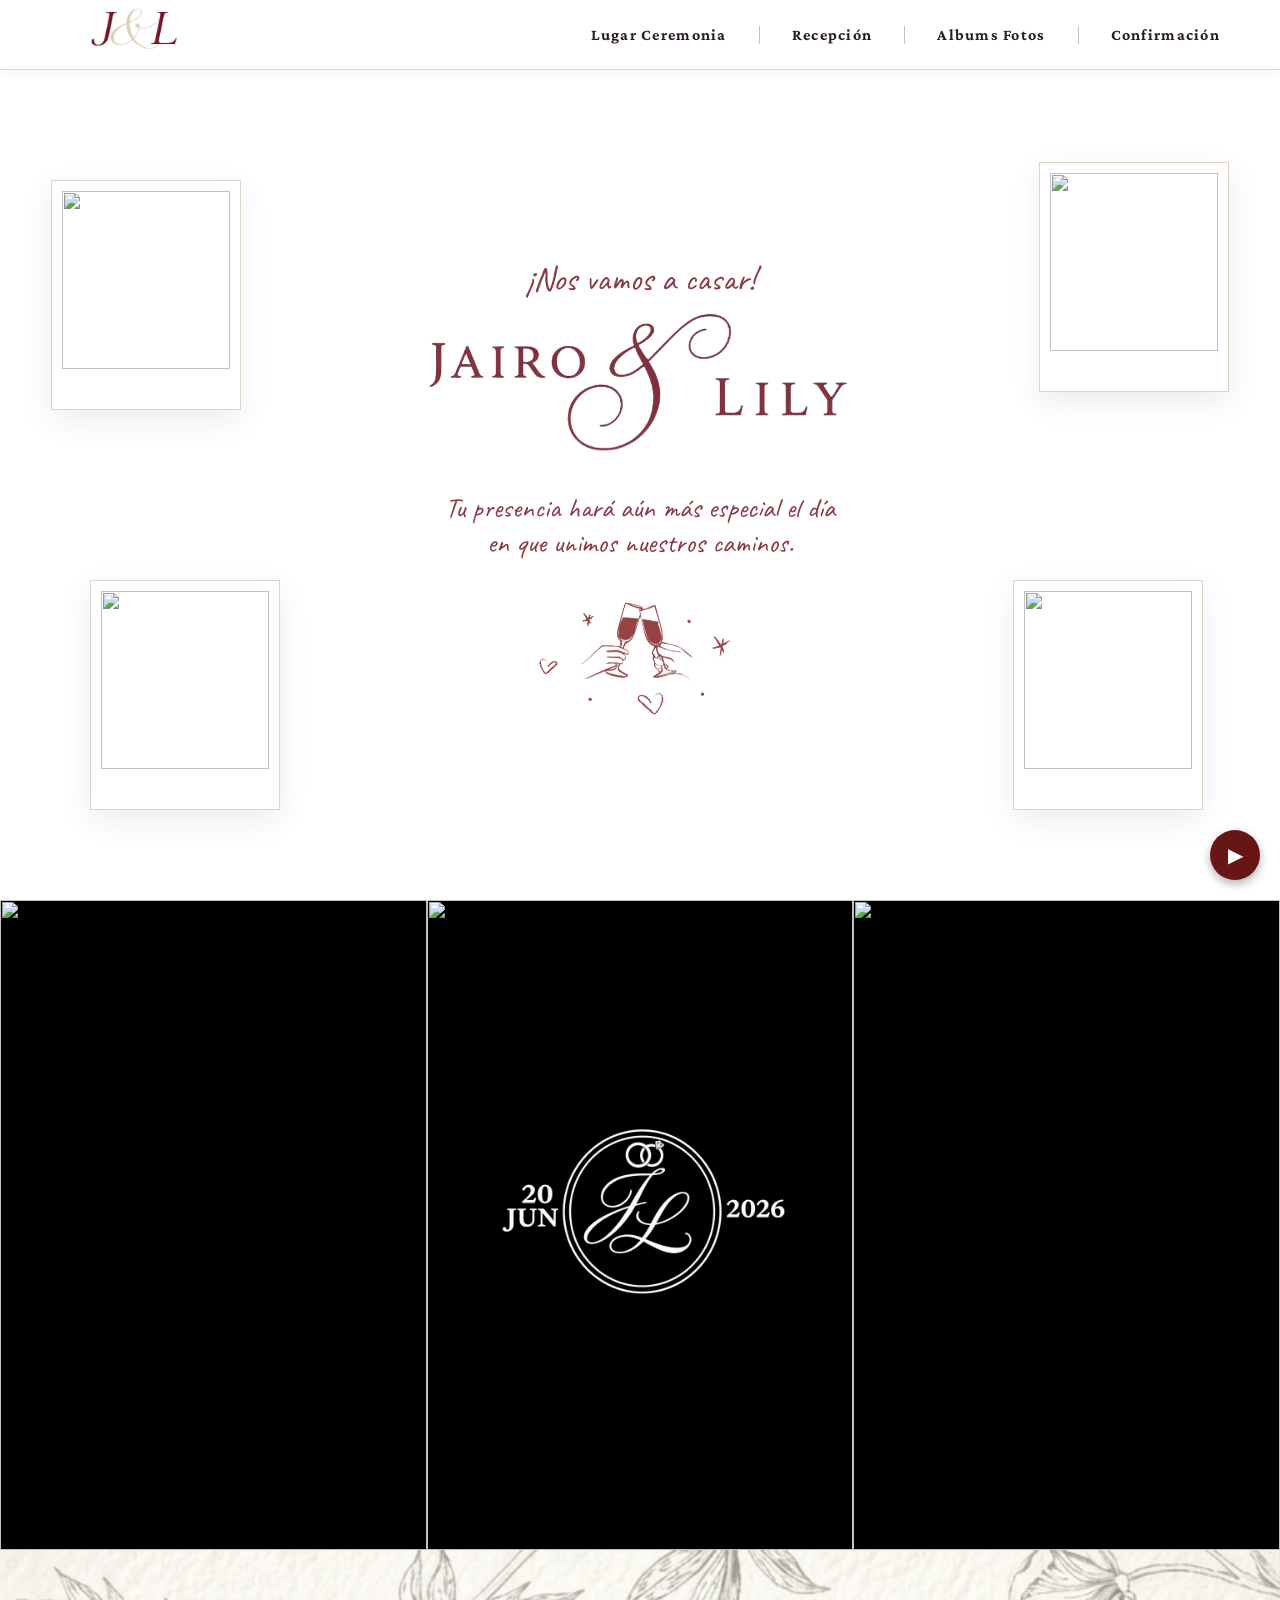
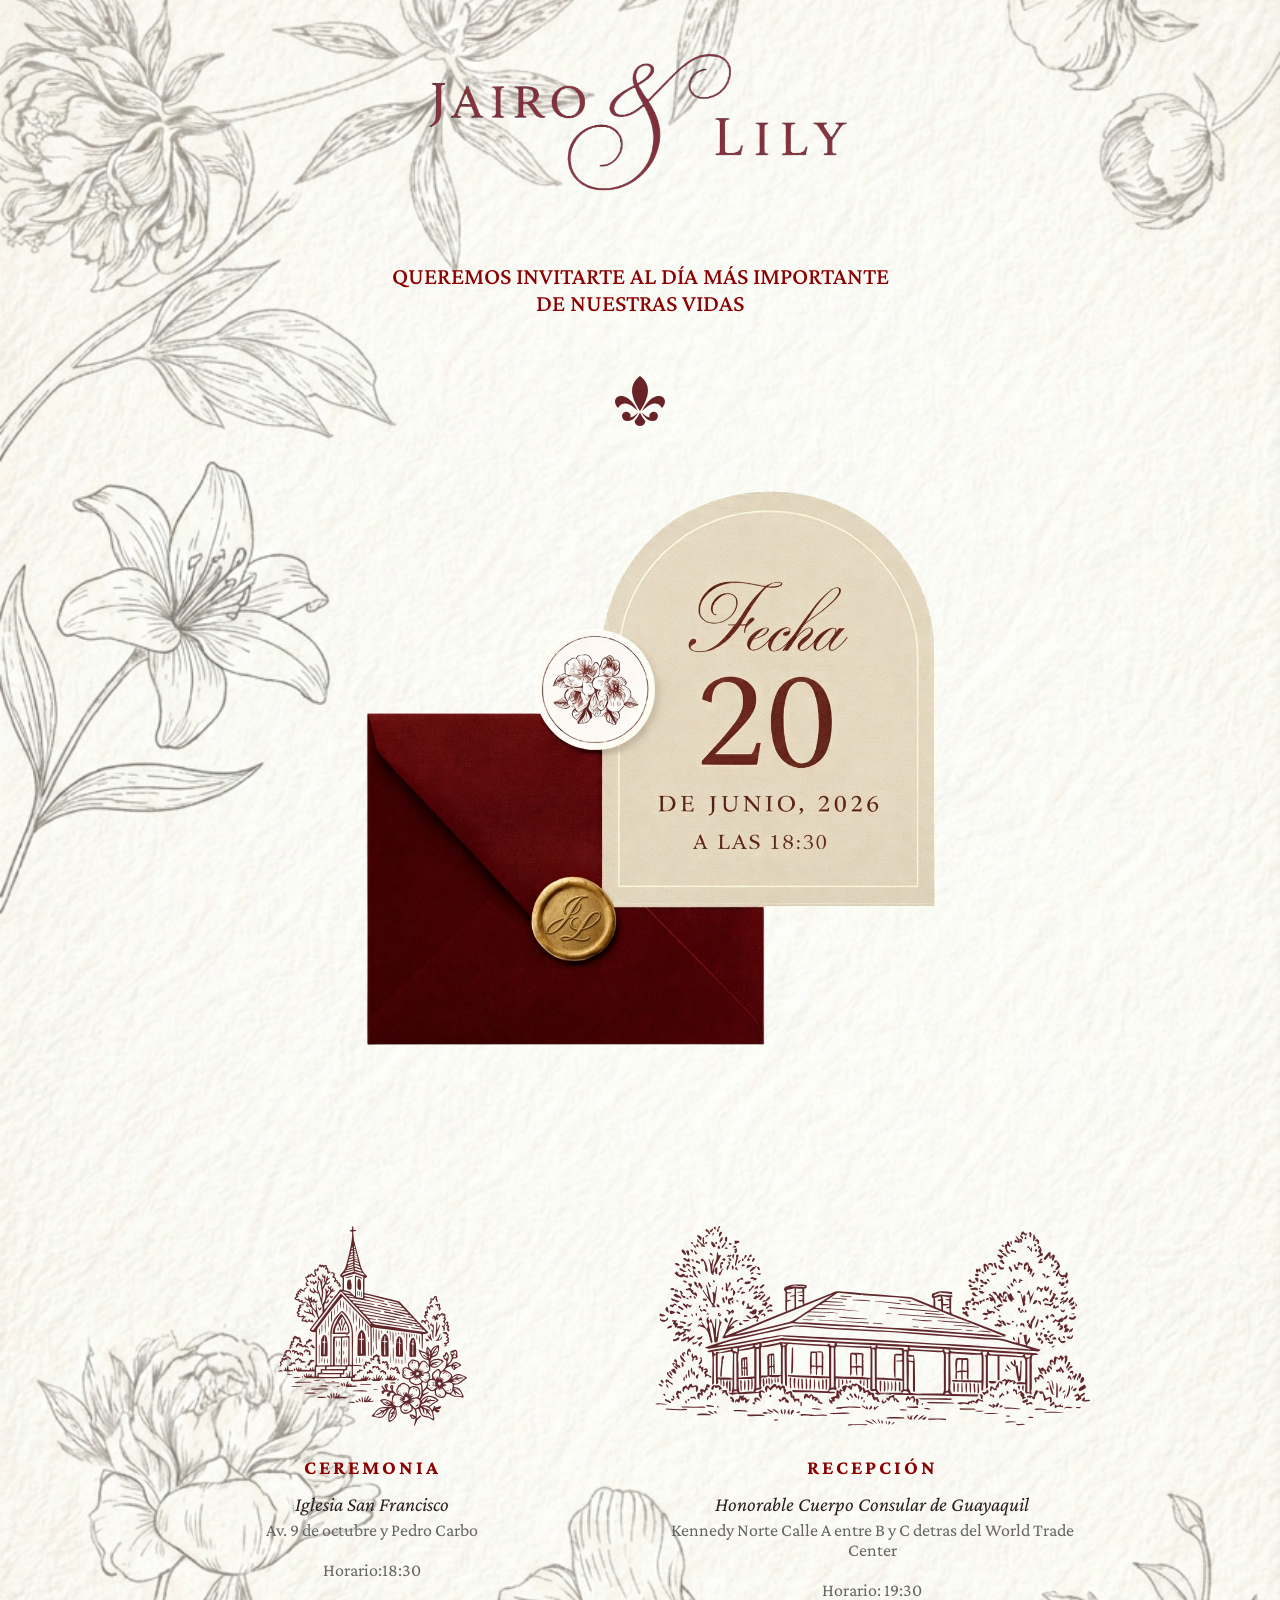
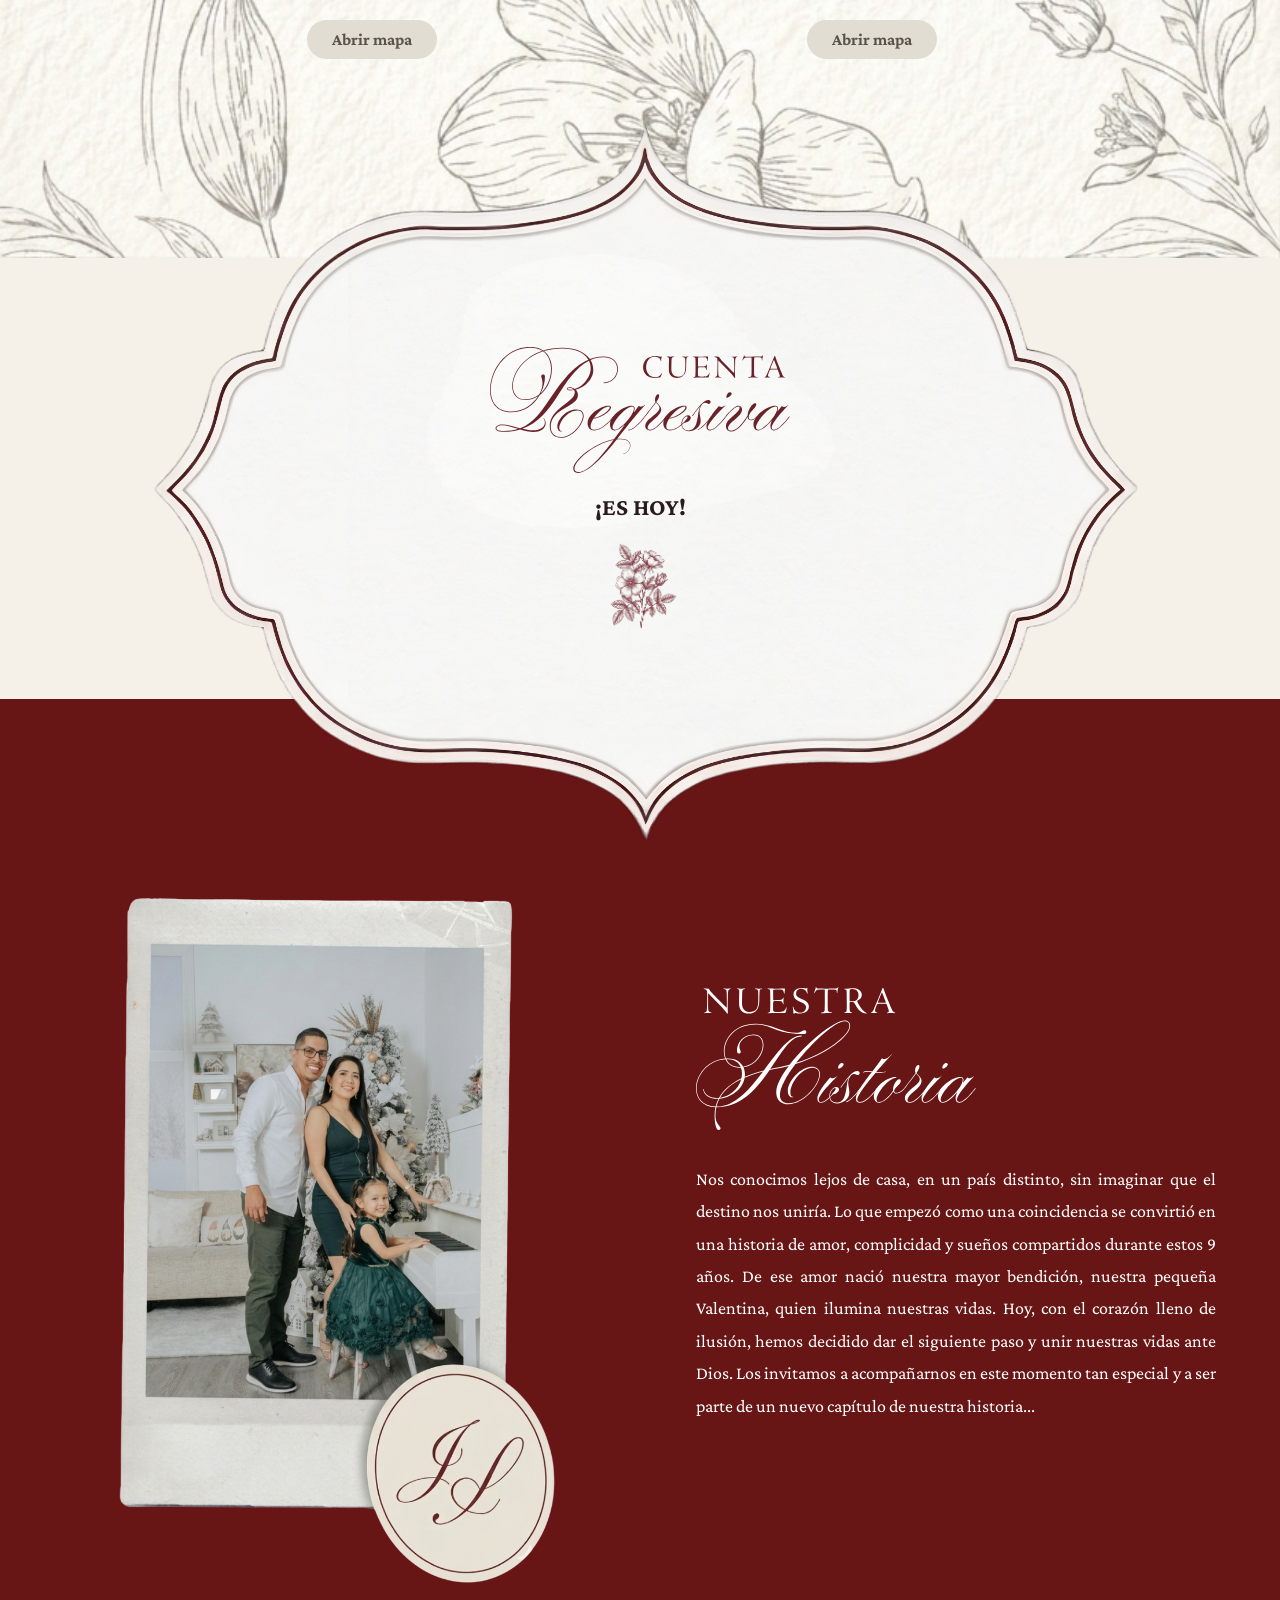
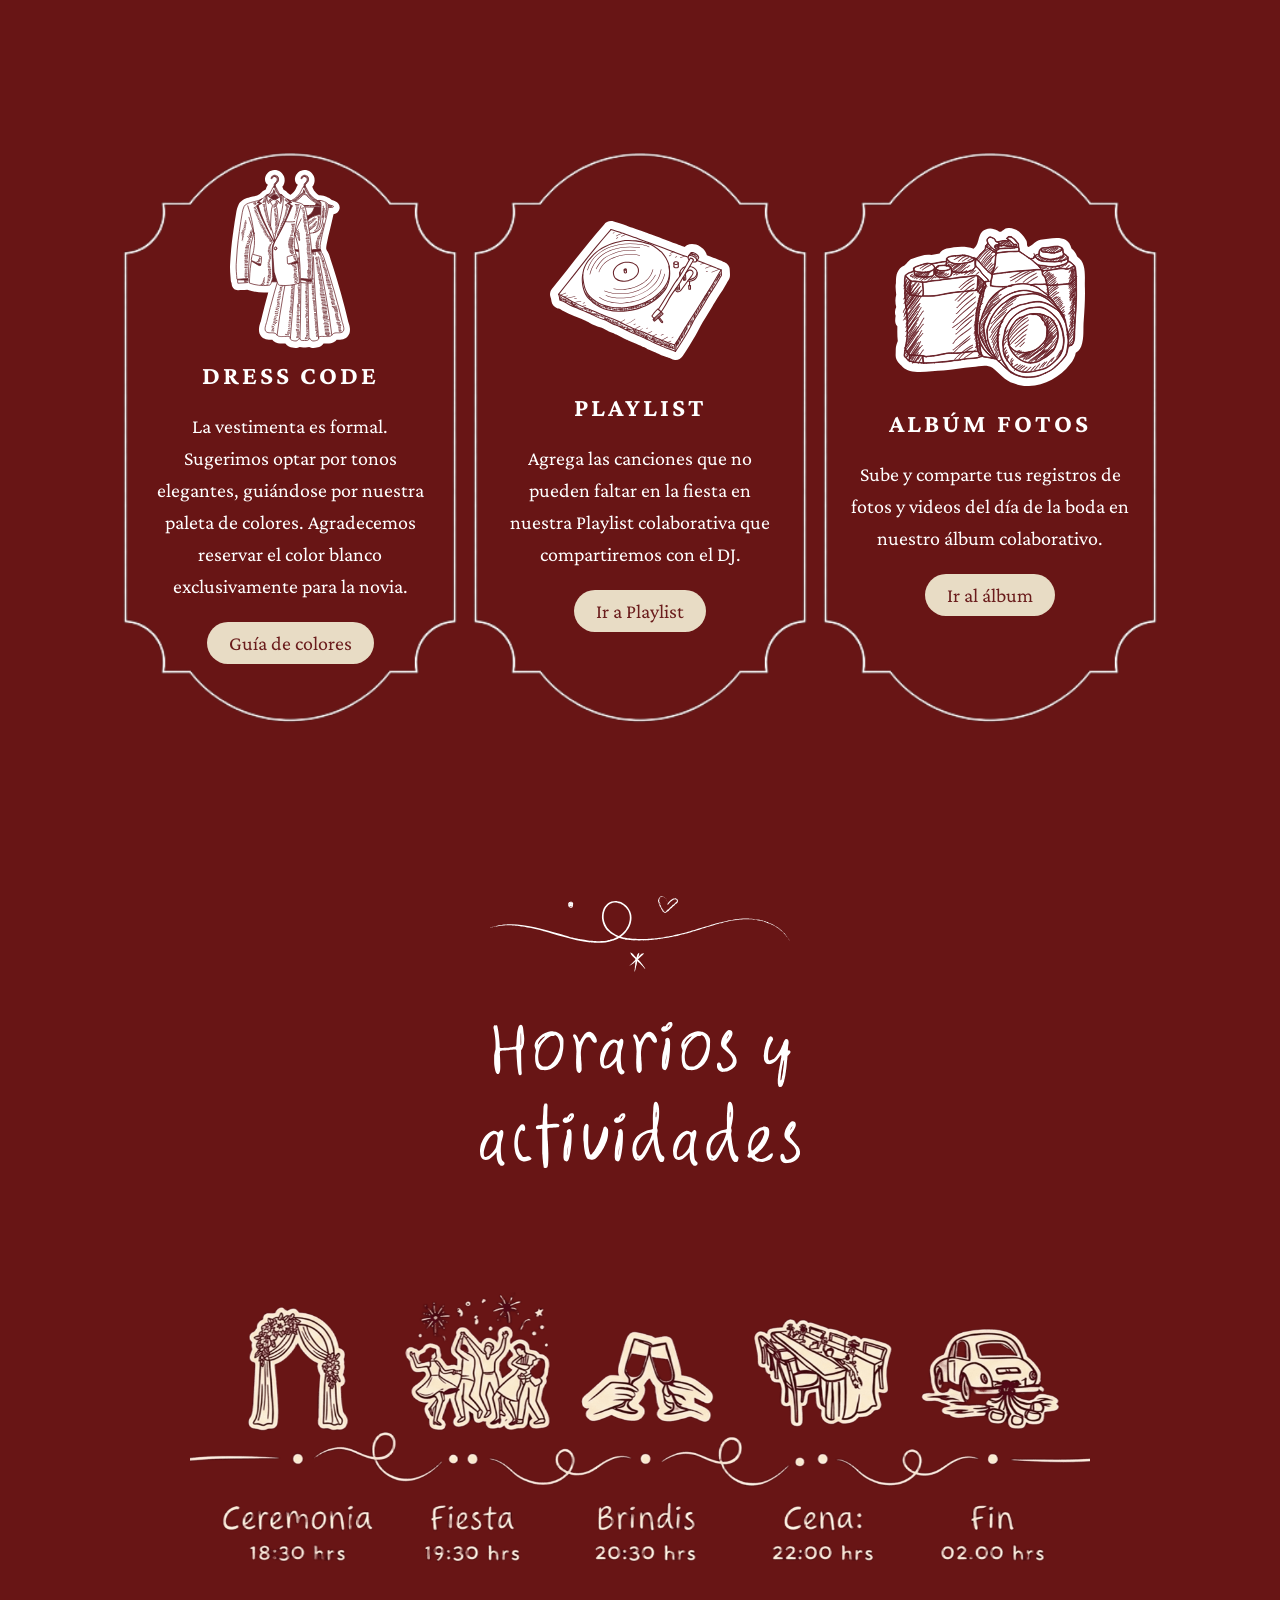
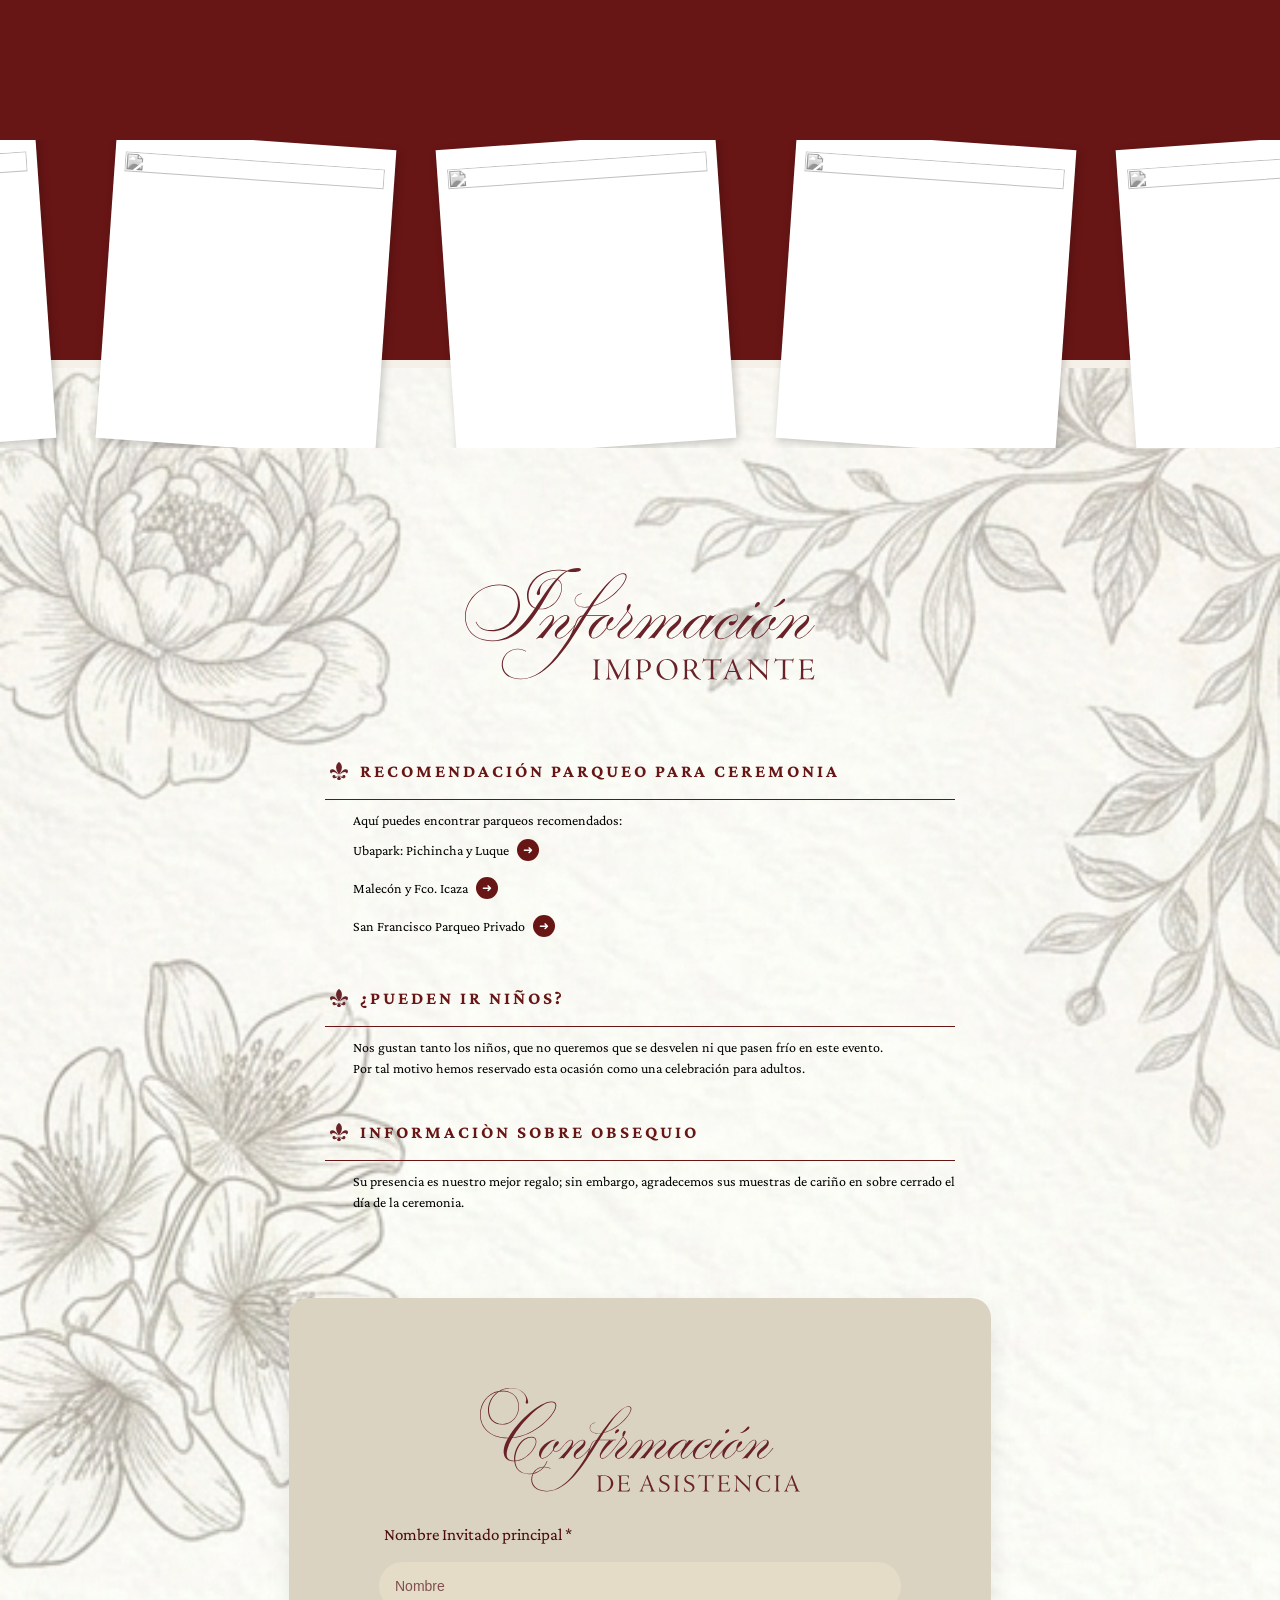
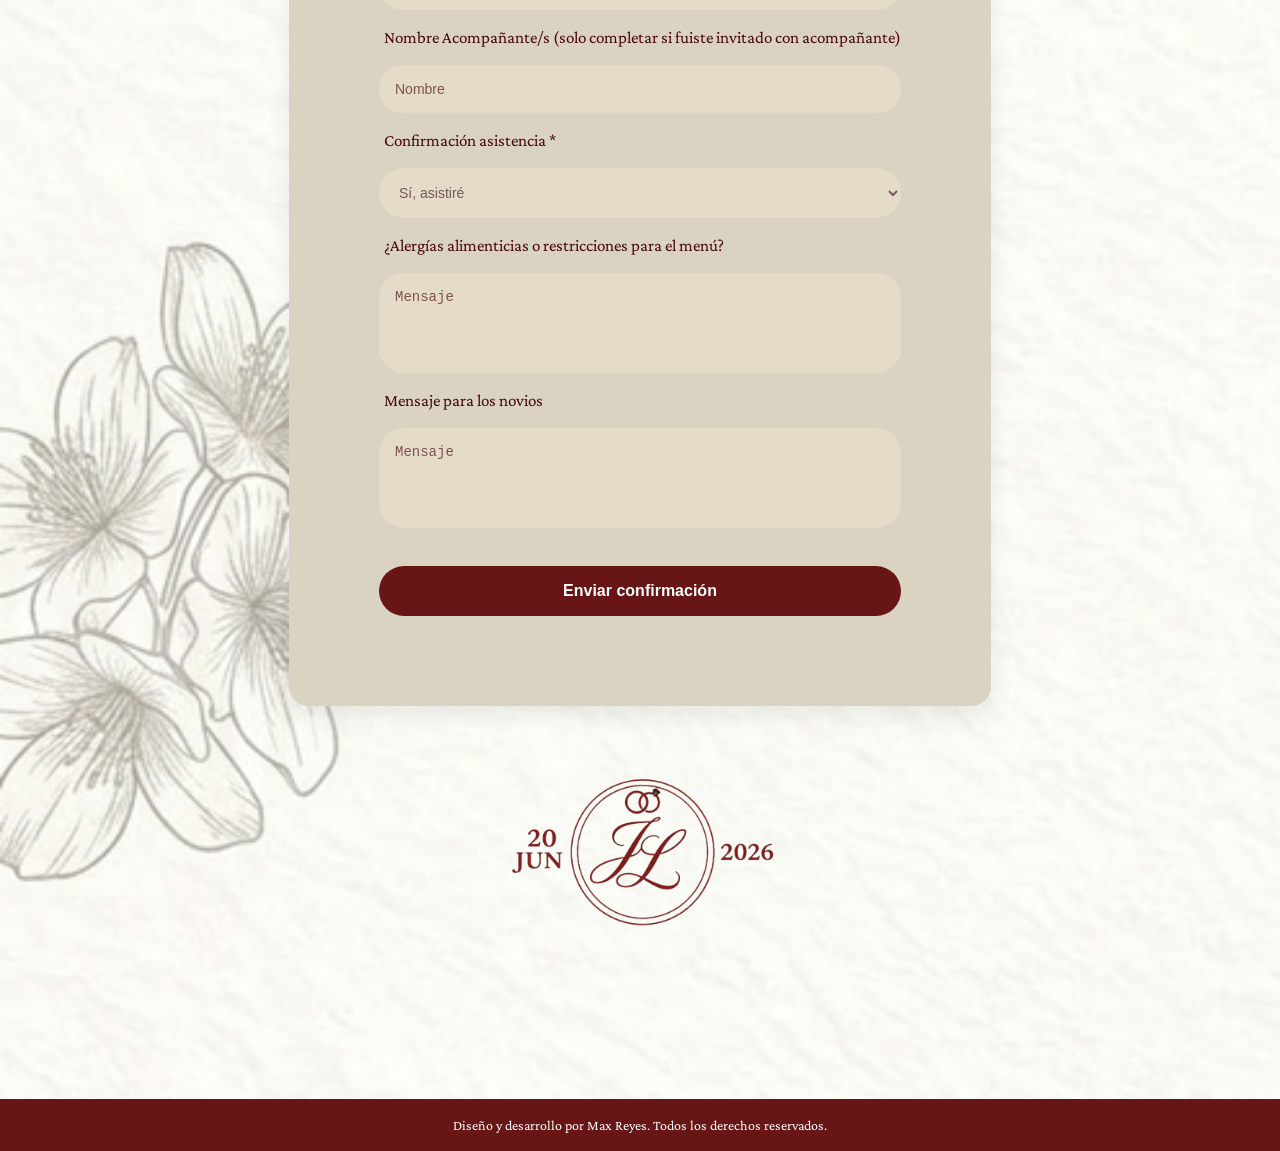
==== Carta.html @ 8d1e3d43 "Update Carta.html" ====
<!DOCTYPE html>
<html lang="es">
<head>
<meta charset="UTF-8">
<meta name="viewport" content="width=device-width, initial-scale=1.0">
<title>Valeria & Jairo - Boda</title>

<link href="https://fonts.googleapis.com/css2?family=Caveat:wght@400;500;600;700&family=Crimson+Pro:ital,wght@0,300;0,400;1,300;1,400&display=swap" rel="stylesheet">

<style>
:root{
  --primary:#63252c;
  --primary-light:#8a3a43;
  --primary-dark:#4b1c22;
  --cream:#f6f1e8;
  --text:#2a1c1e;
}
html,body{
overflow-x:hidden;
}
*{
  margin:0;
  padding:0;
  box-sizing:border-box;
}

body{
  font-family:'Crimson Pro',serif;
  background:var(--cream);
  color:var(--text);
  overflow-x:hidden;
}

/* ───────── NAVBAR OPTIMIZADO ───────── */
nav{
  position:fixed;
  top:0;
  left:0;
  right:0;
  z-index:1000;
  height:70px; 
  display:flex;
  align-items:center;
  justify-content:space-between;
  padding:0 clamp(20px, 5vw, 60px);
  background:#ffffff;
  border-bottom:1px solid rgba(99, 37, 44, 0.2);
  box-shadow: 0 2px 10px rgba(0,0,0,0.05);
}

.logo img{ height:100px; }

.nav-links{ display:flex; align-items:center; list-style:none; }
.nav-links li{ display:flex; align-items:center; }


.nav-links li:not(:first-child)::before{
  content:''; width:1px; height:18px; background:rgba(99, 37, 44, 0.3); margin:0 clamp(15px, 2.5vw, 35px);
}

.nav-links a{
  font-size:clamp(16px,1vw,16px);
  font-weight:700;
  letter-spacing:0.08em;
  color:var(--text);
  text-decoration:none;
  transition: all .25s ease;
  display:inline-block; 
}

.nav-links a:hover{ 
  color:var(--primary-light); 
  transform: scale(0.90);
}


.menu-toggle {
  display: none;
  flex-direction: column;
  justify-content: center;
  align-items: center;
  width: 40px; height: 40px;
  cursor: pointer; gap: 6px;
}

.menu-toggle span {
  display: block; width: 26px; height: 2px;
  background-color: var(--primary);
  border-radius: 2px; transition: 0.3s;
}

.menu-toggle.open span:nth-child(1) { transform: translateY(8px) rotate(45deg); }
.menu-toggle.open span:nth-child(2) { opacity: 0; }
.menu-toggle.open span:nth-child(3) { transform: translateY(-8px) rotate(-45deg); }

/* ───────── HERO ───────── */
.hero{
  min-height:100vh;
  padding-top:100px;
  position:relative;
  display:flex;
  align-items:center;
  justify-content:center;
  text-align:center;
  background:white;
  overflow:hidden;
}

.hero-center{
  max-width:clamp(280px, 90%, 520px);
  padding:20px;
  z-index:10;
  position:relative;
}

.subtitle{
  font-family:'Caveat',cursive;
  font-size:clamp(24px, 4vw, 34px);
  color:var(--primary-light);
  margin-bottom:10px;
}

.names img{
    max-width: 450px;
    opacity: 0;
    transform: translateY(-250px);
    animation: tituloCaida 2.0s ease-out forwards;
}

@keyframes tituloCaida{
    0%{
        transform: translateY(-120px);
        opacity: 0;
    }

    40%{
        opacity: 0.3;
    }

    70%{
        opacity: 0.7;
    }

    100%{
        transform: translateY(0);
        opacity: 1;
    }
}

.description{
  font-family:'Caveat',cursive;
  font-size:clamp(20px, 2.8vw, 28px);
  color:var(--primary-light);
  margin:25px 0 10px;
}

.deco-cheers{
  position: relative;
   width: clamp(200px, 35vw, 250px);
  margin: 10px auto;
  z-index: 2;
}
@media (max-width:768px){
  .description{
    font-size: 28px; /* antes estaba más pequeño */
    
  }
  .subtitle{
    font-size: 28px; /* antes estaba más pequeño */
    
  }
  .names img{
    max-width: 350px; /* antes 280px */
    width: 95%;
  }
}
/* ───────── POLAROIDS ───────── */
.polaroid{
  position:absolute;
  background:white;
  padding:10px 10px 40px;
  border:1px solid #e0d5c5;
  box-shadow:0 10px 30px rgba(0,0,0,0.08);
  transition:.4s;
  z-index:3;
}
.polaroid:hover{
  transform:scale(1.10) rotate(0deg);
}
.polaroid img{ width:100%; height:100%; object-fit:cover; display:block; }
.pol-1,.pol-2,.pol-3,.pol-4{ width:clamp(140px, 16vw, 190px); height:clamp(170px, 20vw, 230px); }

.pol-1{left:4%; top:20%; transform:rotate(-8deg);}
.pol-2{left:7%; bottom:10%; transform:rotate(5deg);}
.pol-3{right:4%; top:18%; transform:rotate(6deg);}
.pol-4{right:6%; bottom:10%; transform:rotate(-5deg);}

/* Decoraciones */
.deco-img{ position:absolute; z-index:1; pointer-events:none; opacity: 0.8; }
.deco-heart-1{top:20%; left:20%; width:60px;}
.deco-heart-2{top:15%; right:25%; width:50px;}
.deco-heart-triple{bottom:12%; right:18%; width:80px;}
.swirl-tl{top:8%; left:-20px; width:150px; transform:rotate(15deg);}
.swirl-br{bottom:8%; right:-20px; width:150px; transform:rotate(-15deg);}



/* ANIMACION EN PC */
@media (min-width: 768px){

.pol-1{
  animation: entrarIzq 2s ease-out forwards;
}

.pol-2{
  animation: entrarIzq 2.3s ease-out forwards;
}

.pol-3{
  animation: entrarDer 2s ease-out forwards;
}

.pol-4{
  animation: entrarDer 2.3s ease-out forwards;
}


}

/* Desde izquierda */
@keyframes entrarIzq{
  0%{
    transform: translateX(-400px) rotate(-20deg);
    opacity:0;
  }

  100%{
    transform: translateX(0) rotate(var(--rot));
    opacity:1;
  }
}




/* Desde derecha */
@keyframes entrarDer{
  0%{
    transform: translateX(400px) rotate(20deg);
    opacity:0;
  }

  100%{
    transform: translateX(0) rotate(var(--rot));
    opacity:1;
  }
}

@media (max-width:768px){

.pol-1{
animation: entrarIzqCell 1.5s ease-out forwards;
}

.pol-2{
animation: entrarIzqCell 1.8s ease-out forwards;
}

.pol-3{
animation: entrarDerCell 1.5s ease-out forwards;
}

.pol-4{
animation: entrarDerCell 1.8s ease-out forwards;
}

}

@keyframes entrarIzqCell{

0%{
transform: translateX(-300px) rotate(-10deg);
opacity:0;
}

100%{
transform: translateX(0) rotate(-3deg);
opacity:1;
}

}

@keyframes entrarDerCell{

0%{
transform: translateX(300px) rotate(10deg);
opacity:0;
}

100%{
transform: translateX(0) rotate(3deg);
opacity:1;
}

}





/* ───────── RESPONSIVE (CELULAR) ───────── */
@media(max-width:768px){
  .menu-toggle { display: flex; }

  /* Menú desplegable con más espacio interno */
  .nav-links{
    display: none;
    position: absolute;
    top: 70px;
    left: 0;
    width: 100%;
    background: white;
    flex-direction: column;

    padding: 10px 0; /* antes 30px */
    border-bottom: 2px solid var(--primary-light);
    box-shadow: 0 15px 30px rgba(0,0,0,0.1);
  }


  .nav-links.active { display: flex; }

  .nav-links li { 
    width: 100%; 
    justify-content: center; 
    padding: 12px 0; /* Espacio entre cada link */
  }
  
  .nav-links li:not(:first-child)::before { display: none; }

  .hero { 
    flex-direction: column; 
    padding: 100px 20px 60px; 
    height: auto; 
    justify-content: flex-start;
  }

  .hero-center { order: 2; width: 100%; }

  /* Fotos 2 arriba y 2 abajo */
  .polaroid {
    position: relative !important;
    left: auto !important; right: auto !important;
    top: auto !important; bottom: auto !important;
    width: 44% !important; /* Más pequeñas para que quepan 2 */
    margin: 8px 2%;
    padding: 6px 6px 20px;
    display: inline-block;
  }

  .pol-group-top { order: 1; display: flex; justify-content: center; width: 100%; margin-bottom: 15px; }
  .pol-group-bottom { order: 3; display: flex; justify-content: center; width: 100%; margin-top: 15px; }

  .pol-1, .pol-3 { transform: rotate(-3deg) !important; }
  .pol-2, .pol-4 { transform: rotate(3deg) !important; }
  

  .names img { max-width: 280px; }
  .deco-heart-1, .deco-heart-2, .swirl-tl, .swirl-br { display:none; }
}


/* ───────── CINTA INFINITA 3 IMÁGENES ───────── */

.cinta-galeria{
  width:100%;
  height:650px;
  overflow:hidden;
  background:black;
  position:relative;
}
.cinta{
  display:flex;
  width:calc(33.3333vw * 12); /* 12 imágenes (6 + 6) */
  height:100%;
  animation:mover 30s linear infinite;
}

.cinta img{
  width:33.3333vw;
  height:100%;
  object-fit:cover;
  flex-shrink:0;
}

@keyframes mover{
  from{
    transform:translateX(0);
  }
  to{
    transform:translateX(-50%);
  }
}

/* LOGO */
.logo-centro{
  position:absolute;
  top:50%;
  left:50%;
  transform:translate(-50%, -50%);
  z-index:10;
  pointer-events:none;
}

.logo-centro img{
  width:320px;
}

/* 📱 CELULAR */
@media (max-width:768px){

  .cinta-galeria{
    height:480px;
  }

.cinta{
    width:calc(100vw * 12);
    animation:mover 22s linear infinite;
  }

  .cinta img{
    width:100vw;
  }

  .logo-centro img{
    width:200px;
  }
}

@media (max-width:768px){

  .seccion-floral{
    padding:80px 20px;
  }

  .titulo-rojo{
    font-size:28px;
  }

  .img-top{
    width:180px;
  }

  .img-pequena{
    width:100px;
  }

  .img-grande{
    width:90%;
  }

}





/* --- CONTENEDOR ÚNICO CON FONDO --- */
.seccion-floral {
  width: 100%;
  padding: 100px 20px;
  /* Fondo_Compu */
  background-image: url(Imagenes/Decoracion/Fondo_flores5.png);
  background-position: top center;
  background-size: 100% auto;
  background-repeat: no-repeat;
  background-color: var(--cream); 
  display: flex;
  flex-direction: column; 
  align-items: center;
  justify-content: center;
}

.contenido-floral {
  display: flex;
  flex-direction: column;
  align-items: center;
  text-align: center;
  gap: 60px; /* Espaciado entre elementos de la invitación */
  width: 100%;
}

.titulo-rojo {
  color: #8B0000;
  font-size: 24px;
  font-weight: 500;
  max-width: 500px;
  margin: 0;
  text-transform: uppercase;
   text-align: center;
  margin-left: auto;
  margin-right: auto;
}

.img-top { width: 70vw; max-width: 450px; }
.img-grande { width: 100vw; max-width: 600px; }
.img-pequena { width: 50px; height: auto; }


.aparecer-scroll{
  opacity:0;
  transform: translateY(40px);
  transition: all 1s ease;
}

.aparecer-scroll.visible{
  opacity:1;
  transform: translateY(0);
}

/* --- CONTENEDOR DE MAPAS (Dentro de la misma sección) --- */
.contenedor-mapas {
  display: flex;
  flex-direction: row; 
  justify-content: center;
  align-items: stretch; 
  gap: 100px; 
  max-width: 1000px;
  width: 100%;
  margin-top: 80px; 
}

.bloque-evento {
  flex: 1; 
  display: flex;
  flex-direction: column;
  align-items: center; 
  text-align: center;
}

.img-dibujo {
  height: 200px; 
  width: auto;
  margin-bottom: 20px;
  object-fit: contain;
}

.subtitulo-evento {
  color: #8B0000;
  letter-spacing: 3px;
  font-size: 20px;
  margin: 10px 0;
  text-transform: uppercase;
}

.nombre-lugar {
  font-family: 'Crimson Pro', serif;
  font-style: italic;
  font-size: 20px;
  margin: 5px 0;
}

.direccion-texto {
  font-size: 18px;
  color: #666;
  margin-bottom: 20px;
}

/* BOTONES ALINEADOS Y EN NEGRITA */
.btn-mapa {
  margin-top: auto; 
  padding: 10px 25px;
  margin-bottom: 120px;
  background-color: #e2ddd3;
  color: #5a5448;
  text-decoration: none;
  border-radius: 20px;
  font-size: 17px;
  font-weight: bold;
  transition: 0.3s ease;
}

.btn-mapa:hover {
  background-color: #d4ccb6;
}





/* estado inicial */
.scroll-izq, .scroll-der{
  opacity:0;
  transition: all 1s ease;
}

/* ceremonia */
.scroll-izq{
  transform: translateX(-120px);
}

/* recepcion */
.scroll-der{
  transform: translateX(120px);
}

/* cuando aparecen */
.scroll-izq.visible,
.scroll-der.visible{
  opacity:1;
  transform: translateX(0);
}



@media (max-width:768px){

  .seccion-floral{
    background-image: url(Imagenes/Decoracion/Fondo_flores3.png);
    background-size: cover;
    padding:60px 15px 90px 15px; /* más espacio abajo */
  }
.titulo-rojo {
  
  max-width: 300px;
  
}
  .contenedor-mapas{
    flex-direction:column;
    align-items:center;
    gap:70px;
    margin-top:50px;
  }

  
  .img-dibujo{
    height:190px;
  }

  .img-recepcion{
    height:130px;
    margin-bottom:15px;
  }

  
  .subtitulo-evento{
    font-size:24px;
    margin:12px 0;
  }

  .nombre-lugar{
    font-size:22px;
     color:#841c1c;
     
  }

.direccion-texto{
  font-size:18px;
  color:#841c1c;
  margin-bottom:20px;
  max-width:300px;  
  text-align:center;

}


  .btn-mapa{
    padding:14px 35px;
    font-size:19px;
    border-radius:30px;
    margin-bottom:40px;
  }

}





/* ============================= */
/* CONTENEDOR CUENTA REGRESIVA */
/* ============================= */

.contenedor-regresiva-tres-barras{
    position: relative;
    width: 100%;
    margin-top: 200px; /* antes 1300px */
}

/* VIDEO CENTRAL */
.barra-video-central{
    height: 420px;
    position: relative;
    overflow: visible;
    display: flex;
    justify-content: center;
    align-items: center;
}

/* VIDEO */
.video-regresiva{
    position: absolute;
    width: 100%;
    height: 100%;
    object-fit: cover;
}

/* BARRA ROJA */
.barra-roja-bottom{
    background:#681515;
    padding-top:120px;
    padding-bottom:200px;
}
/* PANEL BLANCO */
.capa-panel-blanco{
    position: absolute;
    top: 50%;
    left: 50%;
    transform: translate(-50%, -50%);
    z-index: 10;
}

/* MARCO */
.img-marco-curvo{
    width: 1000px;
    max-width: 120vw;
}

/* FLORES */
.img-flores-deco{
    width: 150px;
    height: auto;
    display: block;
    margin: 15px auto 0 auto;
}

/* CONTENIDO CENTRADO */
.contenido-interno-regresiva{
    position: absolute;
    top: 50%;
    left: 50%;
    transform: translate(-50%, -50%);
}

.txt-script{
    display:block;
    margin:0 auto;
    width:300px;
}

/* RELOJ */
.reloj-dinamico{
    display:flex;
    gap:40px;
    justify-content:center;
    margin-top:20px;
}

.bloque{
    text-align:center;
}

.num{
    font-size:70px;
    color:#6d1c1c;
    font-family:serif;
}

.lab{
    font-size:25px;
    display:block;
}

@media (max-width:768px){

    .contenedor-regresiva-tres-barras{
        margin-top:120px;
    }

    .barra-video-central{
        height:220px;
        position: relative;
    }
.barra-roja-bottom{
    background:#681515;
    padding-top:120px;
    padding-bottom:280px;
}
    /* PANEL MÁS GRANDE Y QUE SOBRESALGA DEL VIDEO */
   .capa-panel-blanco{
    position:absolute;
   
    left:50%;
    transform:translate(-50%,-50%);
    z-index:10;
    width:100%;
    display:flex;
    justify-content:center;
}

  .img-marco-curvo{
    width:100%;
}
    .contenido-interno-regresiva{
        width:85%;
        text-align:center;
    }

    .txt-script{
        width:165px;
        margin-bottom:6px;
    }

    .reloj-dinamico{
        gap:8px;
        margin-top:5px;
    }

    .num{
        font-size:29px;
    }

    .lab{
        font-size:15px;
    }

    .img-flores-deco{
        width:75px;
        margin-top:6px;
    }

    
}










.contenedor-historia{
    width:1200px;
    max-width:90%;
    margin:auto;
    display:flex;
    align-items:center;
    justify-content:space-between;
    gap:80px;
}

/* TEXTO MÁS A LA IZQUIERDA */
.lado-texto{
    color:white;
    max-width:520px;
    margin-right:auto;
}

/* FOTO MÁS A LA DERECHA */
.lado-foto{
     margin: 0 auto;
    display: flex;
    justify-content: center;
   
    margin-top: 30px;
}


.lado-foto img{
    width: 80%;      /* opcional: más pequeña */
   
}
.titulo-historia{
    width:280px;
    margin-bottom:30px;
}

.texto-historia{
    font-size:18px;
    line-height:1.8;
    text-align:justify;
}

.foto-entrada-izquierda{
  opacity: 0;
  transform: translateX(-150px) rotate(-8deg) scale(0.9);
  transition: all 1.2s cubic-bezier(0.22, 1, 0.36, 1);
}

.foto-entrada-izquierda.visible{
  opacity: 1;
  transform: translateX(0) rotate(0) scale(1);
}
@media (max-width:768px){
  .foto-entrada-izquierda{
    transform: translateX(-80px) rotate(-4deg) scale(0.95);
  }
}

@media (max-width:768px){

.contenedor-historia{
    flex-direction:column;
    text-align:left;
    gap:40px;
}

.lado-foto{
    margin: 0 auto;
    display: flex;
    justify-content: center;
}

.lado-foto img{
    width: 93%;      /* opcional: más pequeña */
    display: block;
    margin: 0 auto;
    margin-left: 20px;
}


.lado-texto{
    max-width:90%;
    margin:0 auto;
}

/* TEXTO JUSTIFICADO EN CELULAR */
.texto-historia{
    text-align:justify;
    font-size:18px;
    line-height:1.4;
}

.titulo-historia{
    width:240px;
}

}



.contenedor-opciones-boda{
    display:flex;
    justify-content:center;
    gap:0; /* sin espacio */
    flex-wrap:wrap;
    padding:120px 0;
}

.card-boda{
    position:relative;
    width:380px;
    margin:0;
}
.icono-ropa{
width:110px;
margin-bottom:20px;
}
.marco-card{
    width:100%;
    display:block;
}

.contenido-card{
    position:absolute;
    top:0;
    left:0;
    width:100%;
    height:100%;

    display:flex;
    flex-direction:column;
    align-items:center;

    text-align:center;
    padding:20px;

    justify-content:center;

    padding-top:0px; /* baja el contenido debajo del icono */
    color:white;
}

.contenido-card h3{
    font-size:26px;
    letter-spacing:3px;
    margin-bottom:20px;
   
}

.contenido-card p{
    font-size:20px;
    line-height:1.6;
    margin-bottom:20px;
    max-width:280px;
}

.boton-card{
    background:#e8dcc5;
    padding:10px 22px;
    border-radius:30px;
    text-decoration:none;
    color:#6a1c1c;
    font-size:20px;
}

.icono-card-Traje{
    width:120px;
    margin-bottom:25px;
}
.icono-card-Play{
    width:180px;
    margin-bottom:25px;
}
.card-boda{
    width:350px;
}
.icono-card-Album{
    width:190px;
    margin-bottom:25px;
}

.icono-container{
    height:140px;   /* misma altura para todos */
    display:flex;
    align-items:center;
    justify-content:center;
    margin-bottom:20px;
}

.card-boda{
  opacity: 0;
  transform: translateY(80px) scale(0.95);
  transition: all 0.9s cubic-bezier(0.22, 1, 0.36, 1);
}

.card-boda.visible{
  opacity: 1;
  transform: translateY(0) scale(1);
}

/* delay elegante */
.card-boda:nth-child(1){ transition-delay: 0.2s; }
.card-boda:nth-child(2){ transition-delay: 0.4s; }
.card-boda:nth-child(3){ transition-delay: 0.6s; }

.icono-container img{
  animation: moverIcono 0.6s ease-in-out 4 alternate;
}

@keyframes moverIcono{
  0%{ transform: translateX(0); }
  100%{ transform: translateX(12px); }
}

/* ICONO tipo campana */
.icono-container.animar .icono-card-Traje,
.icono-container.animar .icono-card-Play,
.icono-container.animar .icono-card-Album {
  animation: campana 1.2s ease-in-out 2;
  transform-origin: top center; /* 🔥 clave para efecto colgado */
}

/* Animación tipo péndulo */
@keyframes campana {
  0%   { transform: rotate(0deg); }
  20%  { transform: rotate(12deg); }
  40%  { transform: rotate(-10deg); }
  60%  { transform: rotate(6deg); }
  80%  { transform: rotate(-4deg); }
  100% { transform: rotate(0deg); }
}




.seccion-cronograma{
    display:flex;
    flex-direction:column;
    align-items:center;
    justify-content:center;
    text-align:center;
  
    gap:20px; /* espacio entre elementos */
}

/* decoracion superior */
.Imagen-decoracion{
    width:100%;
    max-width:300px;
  
}

/* titulo */
.Imagen-Titulo{
  padding-top: 30px;
    width:100%;
    max-width:320px;
    padding-bottom: 20px;
}

/* imagen desktop */
.cronograma-desktop{
    width:100%;
    max-width:900px;
    padding-bottom: 50px;
}

/* imagen mobile */
.cronograma-mobile{
    width:100%;
    max-width:440px;
    
}

/* OCULTAR EN CELULAR */
.cronograma-mobile{
    display:none;
}

/* CUANDO SEA CELULAR */
@media (max-width:768px){

.cronograma-desktop{
    display:none;
}

.cronograma-mobile{
    display:block;
    margin:auto;
}

.Imagen-decoracion{
    max-width:300px;
}

.Imagen-Titulo{
    max-width:230px;
}


}







.polar-card img {
  width: 100%;
  display: block;
  filter: grayscale(100%);
  transition: filter 0.3s ease;
}
.galeria-polar {
  width: 100%;
  overflow: hidden;
  background: transparent;
  padding: 60px 0;

 margin-top: -220px;   /* sube más hasta pegarse */
  margin-bottom: -140px;
  padding-top: 0;       /* quita aire arriba */
  position: relative;
  z-index: 20; /* ENCIMA de todo */
}

.polar-overflow {
  overflow: hidden;
  width: 100%;
}

.polar-track {
  display: flex;
  width: max-content;
  will-change: transform;
}

/* TARJETAS */
.polar-card {
  flex-shrink: 0;
  width: clamp(180px, 22vw, 280px);
  background: #fff;
  padding: 20px 10px 28px 10px;
  box-shadow: 2px 3px 10px rgba(0,0,0,0.22);
  margin-right: 60px; /* en vez de gap */
}

.polar-card img {
  width: 100%;
  aspect-ratio: 1 / 1;
  object-fit: cover;
  display: block;
}

/* ROTACIÓN */
.polar-card:nth-child(odd)  { transform: rotate(-4deg); }
.polar-card:nth-child(even) { transform: rotate(4deg); }







.seccion-floral2 {
  width: 100%;
  padding: 200px 20px 100px 20px;
  background-image: url(Imagenes/Decoracion/Fondo_flores3.png);
  background-position: top center;
  background-size: 100% auto;
  background-repeat: no-repeat;
  background-color: var(--cream);

  position: relative;
  z-index: 1;
}
/* CONTENEDOR */
.contenido-floral{
  max-width: 900px;
  margin: auto;
  text-align: left;
}

/* TITULO */
.item-info{
  width: 70%;
   margin-bottom: -45px;   
 
}

.titulo-info img{
  width: 350px;
}


/* TITULO LINEA */
.titulo-item{
  display: flex;
   text-align: left;
  gap: 12px;
  cursor: pointer;
 border-bottom: 1px solid #681515;
   padding: 18px 0;   /* antes 18px */

  color: #681515;
  font-size: 18px;
  letter-spacing: 3px;
}

/* ICONO */
.icono{
  width: 18px;
  margin-left: 5px;
}

/* TEXTO */
.titulo-item span{
  flex: 1;
}



@media (max-width:768px){

  /* 🌸 SECCIÓN FONDO */
  .seccion-floral2{
    width: 100%;
    padding: 140px 15px 80px 15px;

    background-image: url(Imagenes/Decoracion/Fondo_flores3.png);
    background-size: cover;        /* 🔥 clave */
    background-position: top center;
    background-repeat: no-repeat;
  }

  /* CONTENEDOR */
  .contenido-floral{
    max-width: 100%;
    margin: auto;
    padding: 0 10px;
  
  }

  /* TITULO IMAGEN */
  .titulo-info{
    text-align: center;
    margin-bottom: 30px;
  }

  .titulo-info img{
    width: 230px;
  }

  /* ITEMS */
  .item-info{
    width: 100%;
    margin-bottom: -45px;   
  }

  /* TITULO (LINEA + TEXTO) */
  .titulo-item{
    display: flex;
    align-items: center;
    gap: 8px;

    padding: 12px 0;
    border-bottom: 1px solid #681515;

    font-size: 14px;
    letter-spacing: 2px;
    color: #681515;

    cursor: pointer;
  }

  /* ICONO */
  .icono{
    width: 14px;
    margin-left: 2px;
  }

  /* TEXTO */
  .titulo-item span{
    flex: 1;
  }

  


}

/* CONTENIDO OCULTO */
.contenido-item{
  font-size: 14px;
  line-height: 1.5;
  color: #000000;
  padding-left: 28px;
  padding-top: 10px;
  padding-bottom: 10px;
}

@media (max-width:768px){
  .item-info.activo .contenido-item{
    max-height: 300px;
  }

.contenido-item{
  font-size: 14px;
  line-height: 1.5;
  color: #000000;
  padding-left: 0px;
  padding-top: 10px;
  padding-bottom: 10px;
  text-align: justify;
}
}




.confirmacion-box {
  margin-top: 60px;
  background: #dad3c2;
  padding: 90px;
  border-radius: 20px;
  max-width: 800px;
  margin-left: auto;
  margin-right: auto;
  box-shadow: 0 10px 25px rgba(0,0,0,0.08);
}

/* TITULO */
.titulo-confirmacion {
  text-align: center;
  margin-bottom: 30px;
}

.titulo-confirmacion img {
  max-width: 320px;
  width: 100%;
}

/* FORM */
.form-confirmacion {
  display: flex;
  flex-direction: column;
  gap: 18px;
}

.form-confirmacion label {
  font-size: 17px;
  color: #490707;
  margin-left: 5px;
}
input::placeholder{
  color: #804f4f;           
  
}
textarea::placeholder{
  color: #804f4f;           
  
}
/* INPUTS */
.form-confirmacion input,
.form-confirmacion select,
.form-confirmacion textarea {
  width: 100%;
  padding: 16px;
  border-radius: 25px;
  border: none;
  background: #e5dcc8;
  outline: none;
  font-size: 14px;
   color: #795a5a; 

}

/* TEXTAREA */
.form-confirmacion textarea {
  min-height: 100px;
  resize: none;
  
  
}

/* BOTON */
.form-confirmacion button {
  margin-top: 20px;
  padding: 16px;
  border: none;
  border-radius: 25px;
  background: #681515;
  color: white;
  font-weight: bold;
  font-size: 16px;
  cursor: pointer;
  transition: 0.3s;
}

.form-confirmacion button:hover {
  transform: scale(1.03);
  opacity: 0.9;
}

@media (max-width: 768px) {

  .confirmacion-box {
    padding: 25px;
    margin-top: 40px;
    border-radius: 15px;
  }

  .titulo-confirmacion img {
    max-width: 220px;
  }

  .form-confirmacion {
    gap: 14px;
  }

  .form-confirmacion input,
  .form-confirmacion select,
  .form-confirmacion textarea {
    padding: 14px;
    font-size: 13px;
  }

  .form-confirmacion textarea {
    min-height: 80px;
  }

  .form-confirmacion button {
    padding: 14px;
    font-size: 14px;
  }
}




.seccion-final {
  margin-top: 60px;
  text-align: center;
}

/* IMAGEN */
.contenido-final img {
  max-width: 300px;
  width: 100%;
  margin-bottom: 30px;
}

/* BARRA ROJA */
.barra-final {
  background: #681515;
  padding: 18px 10px;
}

.barra-final p {
  color: white;
  font-size: 14px;
  margin: 0;
  text-align: center
}

.logo-final-animado{
  opacity: 0;
  transition: opacity 1s ease;
}

.logo-final-animado.visible{
  opacity: 1;
}








#btnMusica {
  position: fixed;
  bottom: 20px;
  right: 20px;
  width: 50px;
  height: 50px;
  border-radius: 50%;
  border: none;
  background-color: #681515;
  color: #fff;
  font-size: 20px;
  cursor: pointer;
  box-shadow: 0 4px 10px rgba(0,0,0,0.3);
  z-index: 999;
  transition: 0.3s;
}

#btnMusica:hover {
  transform: scale(1.1);
}



#btnMusica:focus {
  outline: none;
  box-shadow: 0 0 0 2px rgba(255,255,255,0.4);
}


.mensaje-exito{
  position: fixed;
  top: 50%;
  left: 50%;
  transform: translate(-50%, -50%) scale(0.8);
  background: #ffffff;
  color: #681515;
  padding: 30px 40px;
  border-radius: 20px;
  font-size: 20px;
  text-align: center;
  box-shadow: 0 10px 30px rgba(0,0,0,0.2);
  opacity: 0;
  pointer-events: none;
  transition: all 0.4s ease;
  z-index: 9999;
}

.mensaje-exito.mostrar{
  opacity: 1;
  transform: translate(-50%, -50%) scale(1);
}


/* 📱 CELULAR */
@media (max-width:768px){

  .mensaje-exito{
    width: 85%;
    max-width: 320px;

    padding: 20px 18px;
    border-radius: 15px;

    font-size: 20px;
    line-height: 1.4;

    text-align: center;

    /* mejora visual en móvil */
    box-shadow: 0 8px 25px rgba(0,0,0,0.25);
  }

}


.item-parqueo{
  display: inline-flex;
  align-items: center;
  gap: 8px; /* espacio entre texto y flecha */
  margin: 8px 0;
}

.btn-flecha{
  background: #681515;
  color: white;
  text-decoration: none;
  width: 22px;
  height: 22px;
  display: inline-flex;
  align-items: center;
  justify-content: center;
  border-radius: 50%;
  font-size: 12px;
  transition: 0.3s ease;
}

.btn-flecha:hover{
  transform: scale(1.2);
  background: #8a2a2a;
}

</style>
</head>

<body>

<nav>
  <a href="#" class="logo">
    <img src="Imagenes/Letras/Logo.png" alt="V&J Logo">
  </a>

  <div class="menu-toggle" id="mobile-menu">
    <span></span><span></span><span></span>
  </div>

  <ul class="nav-links" id="nav-list">
    <li><a href="https://maps.app.goo.gl/4oQktLAdKmcPW6sr8" target="_blank">Lugar Ceremonia</a></li>
    <li><a href="https://maps.app.goo.gl/5ZczkdazqgPxuhCHA" target="_blank">Recepción</a></li>
    <li><a href="http://www.wedshoots.com/download?albumId=ESdffe6fab">Albums Fotos</a></li>
    <li><a href="#Confirmacion">Confirmación</a></li>
  </ul>
</nav>

<section class="hero">
  
  <div class="pol-group-top">
    <div class="polaroid pol-3"><img src="Imagenes/Fotos/5.png" alt=""></div>
    <div class="polaroid pol-4"><img src="Imagenes/Fotos/2.png" alt=""></div>
  </div>

  <div class="hero-center">
    <p class="subtitle">¡Nos vamos a casar!</p>
    <div class="names">
      <img src="Imagenes/Letras/Titulo.png" alt="Valeria & Jairo">
    </div>
    <p class="description">
      Tu presencia hará aún más especial el día<br>
      en que unimos nuestros caminos.
    </p>
    <img src="Imagenes/Decoracion/Brindis.png" class="deco-cheers" alt="Brindis">
  </div>

  <div class="pol-group-bottom">
    <div class="polaroid pol-1"><img src="Imagenes/Fotos/3.png" alt=""></div>
    <div class="polaroid pol-2"><img src="Imagenes/Fotos/4.png" alt=""></div>
  </div>

  <img src="Imagenes/Decoracion/Corazon1.png" class="deco-img deco-heart-1" alt="">
  <img src="Imagenes/Decoracion/Corazon2.png" class="deco-img deco-heart-2" alt="">
  <img src="Imagenes/Decoracion/Corazon3.png" class="deco-img deco-heart-triple" alt="">
  <img src="Imagenes/Decoracion/Linea-Photoroom.png" class="deco-img swirl-tl" alt="">
  <img src="Imagenes/Decoracion/Linea-Photoroom.png" class="deco-img swirl-br" alt="">


  
</section>

<section class="cinta-galeria">

  <div class="cinta">
    <!-- BLOQUE ORIGINAL (6 imágenes) -->
    <img src="Imagenes/Fotos/Gallery1.png">
    <img src="Imagenes/Fotos/Gallery2.png">
    <img src="Imagenes/Fotos/Gallery4.png">
    <img src="Imagenes/Fotos/Gallery3.png">
    <img src="Imagenes/Fotos/Gallery51.jpeg">
    <img src="Imagenes/Fotos/Gallery6.png">

    <!-- DUPLICADO EXACTO -->
    <img src="Imagenes/Fotos/Gallery1.png">
    <img src="Imagenes/Fotos/Gallery2.png">
    <img src="Imagenes/Fotos/Gallery4.png">
    <img src="Imagenes/Fotos/Gallery3.png">
    <img src="Imagenes/Fotos/Gallery51.jpeg">
    <img src="Imagenes/Fotos/Gallery6.png">
  </div>

  <div class="logo-centro">
    <img src="Imagenes/Decoracion/Logo1.png">
  </div>

</section>




<section class="seccion-floral">
  <div class="contenido-floral">
    
 <img src="Imagenes/Letras/Titulo.png" class="img-top aparecer-scroll" alt="Valeria y Jairo">

<h2 class="titulo-rojo aparecer-scroll">
QUEREMOS INVITARTE AL DÍA MÁS IMPORTANTE DE NUESTRAS VIDAS
</h2>

<img src="Imagenes/Decoracion/Icono.svg" class="img-pequena aparecer-scroll" alt="Decoración">

<img src="Imagenes/Decoracion/Buzon_fecha1.png" class="img-grande aparecer-scroll" alt="20 de Junio">

    <div class="contenedor-mapas">
      
      <div class="bloque-evento scroll-izq"> 
  <img src="Imagenes/Decoracion/CEREMONIA.svg" class="img-dibujo" alt="Iglesia">
  <h3 class="subtitulo-evento">CEREMONIA</h3>
  <p class="nombre-lugar">Iglesia San Francisco</p>
  <p class="direccion-texto">Av. 9 de octubre y Pedro Carbo </p>
    <p class="direccion-texto">Horario:18:30</p>

  <a href="https://maps.app.goo.gl/4oQktLAdKmcPW6sr8" target="_blank" class="btn-mapa">Abrir mapa</a>
</div>

<div class="bloque-evento scroll-der">
  <img src="Imagenes/Decoracion/RECEPCIÓN.svg" class="img-dibujo img-recepcion" alt="Casona">
  <h3 class="subtitulo-evento">RECEPCIÓN</h3>
  <p class="nombre-lugar">Honorable Cuerpo Consular de Guayaquil</p>
  <p class="direccion-texto">Kennedy Norte Calle A entre B y C detras del World Trade Center </p>
   <p class="direccion-texto"> Horario: 19:30</p>
  <a href="https://maps.app.goo.gl/5ZczkdazqgPxuhCHA" class="btn-mapa" target="_blank">Abrir mapa</a>
</div>

    </div> 

    
  </div> 

</section>




<section class="seccion-video-regresiva">

    <div class="barra-video-central">

        <video autoplay loop muted playsinline class="video-regresiva">
            <source src="Imagenes/Decoracion/video2.mp4" type="video/mp4">
        </video>

        <div class="capa-panel-blanco">

            <img src="Imagenes/Decoracion/Panel.png" class="img-marco-curvo">

            <div class="contenido-interno-regresiva">

                <img src="Imagenes/Decoracion/Cuenta.svg" class="txt-script">

                <div class="reloj-dinamico">

                    <div class="bloque">
                        <span id="dias" class="num">000</span>
                        <span class="lab">Días</span>
                    </div>

                    <div class="bloque">
                        <span id="horas" class="num">00</span>
                        <span class="lab">Horas</span>
                    </div>

                    <div class="bloque">
                        <span id="minutos" class="num">00</span>
                        <span class="lab">Minutos</span>
                    </div>

                    <div class="bloque">
                        <span id="segundos" class="num">00</span>
                        <span class="lab">Segundos</span>
                    </div>

                </div>

                <img src="Imagenes/Decoracion/Flor_roja.png" class="img-flores-deco">

            </div>

        </div>

    </div>


    <!-- BARRA ROJA -->
    <div class="barra-roja-bottom">


        <!-- HISTORIA -->
        <section class="seccion-historia">

            <div class="contenedor-historia">

                <div class="lado-foto">
                    <img src="Imagenes/Decoracion/Foto_VJ1.png" class="foto-polaroid foto-entrada-izquierda">
                </div>

                <div class="lado-texto">

                    <img src="Imagenes/Decoracion/Nuestra_Historia.svg" class="titulo-historia">

                    <p class="texto-historia">
                  Nos conocimos lejos de casa, en un país distinto, sin imaginar que el destino nos uniría. Lo que empezó como una coincidencia se convirtió en una historia de amor, complicidad y sueños compartidos durante estos 9 años.

De ese amor nació nuestra mayor bendición, nuestra pequeña Valentina, quien ilumina nuestras vidas. Hoy, con el corazón lleno de ilusión, hemos decidido dar el siguiente paso y unir nuestras vidas ante Dios.

Los invitamos a acompañarnos en este momento tan especial y a ser parte de un nuevo capítulo de nuestra historia...
                    </p>

                </div>

            </div>

        </section>


        <!-- TARJETAS -->
        <div class="contenedor-opciones-boda">

            <!-- Dress Code -->
            <div class="card-boda fade-up">
                <img src="Imagenes/Decoracion/Marco.png" class="marco-card">
                
                <div class="contenido-card">
                      <div class="icono-container">
                   <img src="Imagenes/Decoracion/Traje.svg" class="icono-card-Traje">
                       </div> 
                    <h3>DRESS CODE</h3>

                    <p>
                   La vestimenta es formal. Sugerimos optar por tonos elegantes, guiándose por nuestra paleta de colores. Agradecemos reservar el color blanco exclusivamente para la novia.
                    </p>

                    <a href="https://i.pinimg.com/736x/aa/4e/11/aa4e110768b0a3fc4fef06cc11b37607.jpg" target="_blank" class="boton-card">Guía de colores</a>
                </div>
            </div>


            <!-- Playlist -->
            <div class="card-boda fade-up">
                  
                <img src="Imagenes/Decoracion/Marco.png" class="marco-card">
             

                <div class="contenido-card">
                  <div class="icono-container">
                      <img src="Imagenes/Decoracion/PlayList.svg" class="icono-card-Play"  > 
                    </div>

                    <h3>PLAYLIST</h3>

                    <p>
                    Agrega las canciones que no pueden faltar
                    en la fiesta en nuestra Playlist colaborativa
                    que compartiremos con el DJ.
                    </p>

                    <a href="https://open.spotify.com/playlist/7a7yaG6ApMZL0KFAgaisWY?si=bv5Q8kYvQsOH827GpFGgqw&pt=c9a712d0299cd0ec85d31f95c16f71e1&pi=0_zVE06BSBGxD" target="_blank" class="boton-card">Ir a Playlist</a>
                </div>
            </div>


            <!-- Album -->
            <div class="card-boda fade-up">
                <img src="Imagenes/Decoracion/Marco.png" class="marco-card">

                <div class="contenido-card">
                      <div class="icono-container">
                    <img src="Imagenes/Decoracion/Album_Fotos.svg" class="icono-card-Album">
                  </div>

                    <h3>ALBÚM FOTOS</h3>

                    <p>
                    Sube y comparte tus registros de fotos
                    y videos del día de la boda en nuestro
                    álbum colaborativo.
                    </p>
                     
                    <a href="http://www.wedshoots.com/download?albumId=ESdffe6fab"  target="_blank" class="boton-card">Ir al álbum</a>
                </div>
            </div>

        </div>






        
<section class="seccion-cronograma">

    <img src="Imagenes/Decoracion/Imagen_decoracion.svg" class="Imagen-decoracion">


    <img src="Imagenes/Decoracion/Imagen_Titulo.svg" class="Imagen-Titulo">


    <!-- imagen para computadora -->
    <img src="Imagenes/Decoracion/4.png" class="cronograma-desktop">

    <!-- imagen para celular -->
    <img src="Imagenes/Decoracion/2.png" class="cronograma-mobile">

</section>
        
        
    </div>

</section>







<section class="galeria-polar">
  <div class="polar-overflow">
    <div class="polar-track" id="polarTrack">

      <div class="polar-card"><img src="Imagenes/Fotos/Cinta1.png"></div>
      <div class="polar-card"><img src="Imagenes/Fotos/Cinta2.png"></div>
      <div class="polar-card"><img src="Imagenes/Fotos/Gallery2.png"></div>
      <div class="polar-card"><img src="Imagenes/Fotos/Gallery3.png"></div>

    </div>
  </div>



  
</section>

<section class="seccion-floral2">
  <div class="contenido-floral">

    <!-- TITULO -->
    <div class="titulo-info">
      <img src="Imagenes/Decoracion/Informacion_Importante.svg" alt="">
    </div>

    <!-- ITEM -->
    <div class="item-info">
      <div class="titulo-item" onclick="toggleInfo(this)">
        <img src="Imagenes/Decoracion/Icono.svg" class="icono">
        <span><strong>RECOMENDACIÓN PARQUEO PARA CEREMONIA</strong><br><small></small>
        
      </div>
     <div class="contenido-item">
  <p>Aquí puedes encontrar parqueos recomendados:</p>

  <p class="item-parqueo">
    Ubapark: Pichincha y Luque
    <a href="https://maps.app.goo.gl/ZApLKZXYB3vQBKb7A" target="_blank" class="btn-flecha">➜</a>
  </p>

<br>
  <p class="item-parqueo">
    Malecón y Fco. Icaza
    <a href="https://maps.google.com/?q=Malecon+y+Francisco+Icaza+Guayaquil" target="_blank" class="btn-flecha">➜</a>
  </p>
  <br>
  <p class="item-parqueo">
    San Francisco Parqueo Privado
    <a href="https://maps.app.goo.gl/wNjGN7SU7wpQMbBp6" target="_blank" class="btn-flecha">➜</a>
  </p>
</div>
    </div>

    <div class="item-info">
      <div class="titulo-item" onclick="toggleInfo(this)">
        <img src="Imagenes/Decoracion/Icono.svg" class="icono">
        <span><strong>¿PUEDEN IR NIÑOS?</strong><br><small></small>
      </div>
      <div class="contenido-item">
        Nos gustan tanto los niños, que no queremos que se desvelen ni que pasen frío en este evento.
        <p>Por tal motivo hemos reservado esta ocasión como una celebración para adultos.</p>
      </div>
    </div>

    <div class="item-info">
      <div class="titulo-item" onclick="toggleInfo(this)">
        <img src="Imagenes/Decoracion/Icono.svg" class="icono">
        <span><strong>INFORMACIÒN SOBRE OBSEQUIO</strong><br><small></small>
      </div>
      <div class="contenido-item">
        Su presencia es nuestro mejor regalo; sin embargo, agradecemos sus muestras de cariño en sobre cerrado el día de la ceremonia.
      </div>
    </div>




<!-- CONFIRMACION DE ASISTENCIA -->
<div id="Confirmacion"class="confirmacion-box">

  <!-- TITULO -->
  <div class="titulo-confirmacion">
    <img src="Imagenes/Decoracion/Confirmacion.svg" alt="">
  </div>

<form class="form-confirmacion" id="formConfirmacion">

  <label>Nombre Invitado principal *</label>
  <input type="text" name="nombre" placeholder="Nombre" required>

  <label>Nombre Acompañante/s (solo completar si fuiste invitado con acompañante)</label>
  <input type="text" name="acompanante" placeholder="Nombre">

  <label>Confirmación asistencia *</label>
  <select name="asistencia" required>
    <option value="si">Sí, asistiré</option>
    <option value="no">No asistiré</option>
  </select>

  <label>¿Alergías alimenticias o restricciones para el menú?</label>
  <textarea name="alergias" placeholder="Mensaje"></textarea>

  <label>Mensaje para los novios</label>
  <textarea name="mensaje" placeholder="Mensaje"></textarea>

  <button type="submit">Enviar confirmación</button>

</form>
</div>


  </div>

<div id="mensajeExito" class="mensaje-exito">
   ¡Gracias por confirmar!<br>
  Nos alegra compartir este día contigo 💍
</div>











  <!-- SECCION FINAL -->
<section class="seccion-final">

  <!-- IMAGEN CENTRAL -->
  <div class="contenido-final">
    <img src="Imagenes/Decoracion/logo_rojo1.png" class="logo-final-animado">
  </div>





</section>

</section>


  <!-- BARRA ROJA -->
  <div class="barra-final">
    <p> Diseño y desarrollo por Max Reyes. Todos los derechos reservados.</p>
  </div>






<!-- AUDIO -->
<audio id="musica" loop>
  <source src="Imagenes/Musica/Lady Gaga, Bruno Mars - Die With A Smile (Official Music Video).mp3" type="audio/mpeg">
  Tu navegador no soporta audio.
</audio>

<!-- BOTÓN FLOTANTE -->
<button id="btnMusica" onclick="toggleMusica()">
  ▶
</button>

<script>
// ===============================
// 🎵 MÚSICA
// ===============================
const audio = document.getElementById("musica");
const btnMusica = document.getElementById("btnMusica");

let reproduciendo = false;

function iniciarMusica() {
  audio.play();
  btnMusica.innerHTML = "⏸";
  reproduciendo = true;
  document.removeEventListener("click", iniciarMusica);
}

document.addEventListener("click", iniciarMusica);

function toggleMusica() {
  if (reproduciendo) {
    audio.pause();
    btnMusica.innerHTML = "▶";
  } else {
    audio.play();
    btnMusica.innerHTML = "⏸";
  }
  reproduciendo = !reproduciendo;
}


// ===============================
// 📂 ACORDEÓN INFO
// ===============================
function toggleInfo(el){
  const item = el.parentElement;

  document.querySelectorAll(".item-info").forEach(i=>{
    if(i !== item){
      i.classList.remove("activo");
    }
  });

  item.classList.toggle("activo");
}


// ===============================
// 📸 GALERÍA INFINITA + TOUCH
// ===============================
const track = document.getElementById("polarTrack");

if(track){
  track.innerHTML += track.innerHTML;

  let x = 0;
  let speed = 1.8;

  function animar(){
    x += speed;
    track.style.transform = `translateX(-${x}px)`;

    if(x >= track.scrollWidth / 2){
      x = 0;
    }

    requestAnimationFrame(animar);
  }

  animar();

  // TOUCH
  let startX = 0;
  let isDown = false;

  track.addEventListener("touchstart", (e) => {
    isDown = true;
    startX = e.touches[0].clientX;
  });

  track.addEventListener("touchmove", (e) => {
    if(!isDown) return;
    let moveX = e.touches[0].clientX;
    let diff = startX - moveX;

    x += diff * 0.1;
    startX = moveX;
  });

  track.addEventListener("touchend", () => {
    isDown = false;
  });
}


// ===============================
// 📱 MENÚ MOBILE
// ===============================
const menuToggle = document.querySelector(".menu-toggle");
const navLinks = document.querySelector(".nav-links");

menuToggle.addEventListener("click", () => {
  navLinks.classList.toggle("active");
  menuToggle.classList.toggle("open");
});

document.querySelectorAll(".nav-links a").forEach(link => {
  link.addEventListener("click", () => {
    navLinks.classList.remove("active");
    menuToggle.classList.remove("open");
  });
});


// ===============================
// ✨ ANIMACIONES SCROLL (TODO AQUÍ)
// ===============================
const elementos = document.querySelectorAll(
  '.aparecer-scroll, .scroll-izq, .scroll-der, .fade-up, .fade-left, .fade-right, .zoom-in, .foto-entrada-izquierda, .card-boda, .logo-final-animado'
);

const observer = new IntersectionObserver((entries)=>{
  entries.forEach(entry=>{
    if(entry.isIntersecting){

      // activar animación base
      entry.target.classList.add('visible');

      // 🎴 TARJETAS → activar icono campana
      if(entry.target.classList.contains('card-boda')){
        const icono = entry.target.querySelector('.icono-container');
        if(icono){
          icono.classList.add('animar');
        }
      }

      // solo una vez
      observer.unobserve(entry.target);
    }
  });
},{
  threshold: 0.2
});

elementos.forEach(el=>{
  observer.observe(el);
});


// ===============================
// ⏳ CUENTA REGRESIVA
// ===============================
const countdownDate = new Date("2026-06-20T18:30:00-05:00").getTime();

const updateTimer = setInterval(function() {
  const now = new Date().getTime();
  const distance = countdownDate - now;

  const days = Math.floor(distance / (1000 * 60 * 60 * 24));
  const hours = Math.floor((distance % (1000 * 60 * 60 * 24)) / (1000 * 60 * 60));
  const minutes = Math.floor((distance % (1000 * 60 * 60)) / (1000 * 60));
  const seconds = Math.floor((distance % (1000 * 60)) / 1000);

  document.getElementById("dias").innerText = String(days).padStart(3, '0');
  document.getElementById("horas").innerText = String(hours).padStart(2, '0');
  document.getElementById("minutos").innerText = String(minutes).padStart(2, '0');
  document.getElementById("segundos").innerText = String(seconds).padStart(2, '0');

  if (distance < 0) {
    clearInterval(updateTimer);
    document.querySelector(".reloj-dinamico").innerHTML = "<h1>¡ES HOY!</h1>";
  }
}, 1000);
  
</script>
<script>
// ===============================
// 📩 FORMULARIO CONFIRMACIÓN
// ===============================

const form = document.getElementById("formConfirmacion");
const btnEnviar = form.querySelector("button");
const mensajeExito = document.getElementById("mensajeExito");

let enviando = false;

form.addEventListener("submit", function(e){
  e.preventDefault();

  // evitar doble envío
  if(enviando) return;
  enviando = true;

  // estado botón
  btnEnviar.disabled = true;
  btnEnviar.innerText = "Enviando...";

  // datos del formulario
  const data = {
    nombre: form.nombre.value,
    acompanante: form.acompanante.value,
    asistencia: form.asistencia.value,
    alergias: form.alergias.value,
    mensaje: form.mensaje.value
  };

  // limpiar formulario inmediatamente
  form.reset();

  // enviar a Google Sheets
  fetch("https://script.google.com/macros/s/AKfycbyC8A0uFtIP79Mi16guvyV2VHCWxtFUKlxJv0090Tp0qNU59u1cpq-eGMFrZzZw8hUIRg/exec", {
    method: "POST",
    body: JSON.stringify(data)
  })

  // ===============================
  // ✅ ÉXITO
  // ===============================
  .then(() => {
    btnEnviar.innerText = "✔ Confirmado";

    // mostrar mensaje bonito
    mensajeExito.classList.add("mostrar");

    // ocultar después
    setTimeout(() => {
      mensajeExito.classList.remove("mostrar");
      btnEnviar.innerText = "Enviar confirmación";
      btnEnviar.disabled = false;
      enviando = false;
    }, 3500);
  })

  // ===============================
  // ❌ ERROR
  // ===============================
  .catch(() => {
    btnEnviar.innerText = "Error ❌";
    btnEnviar.disabled = false;
    enviando = false;
  });
});
</script>

</body>
</html>
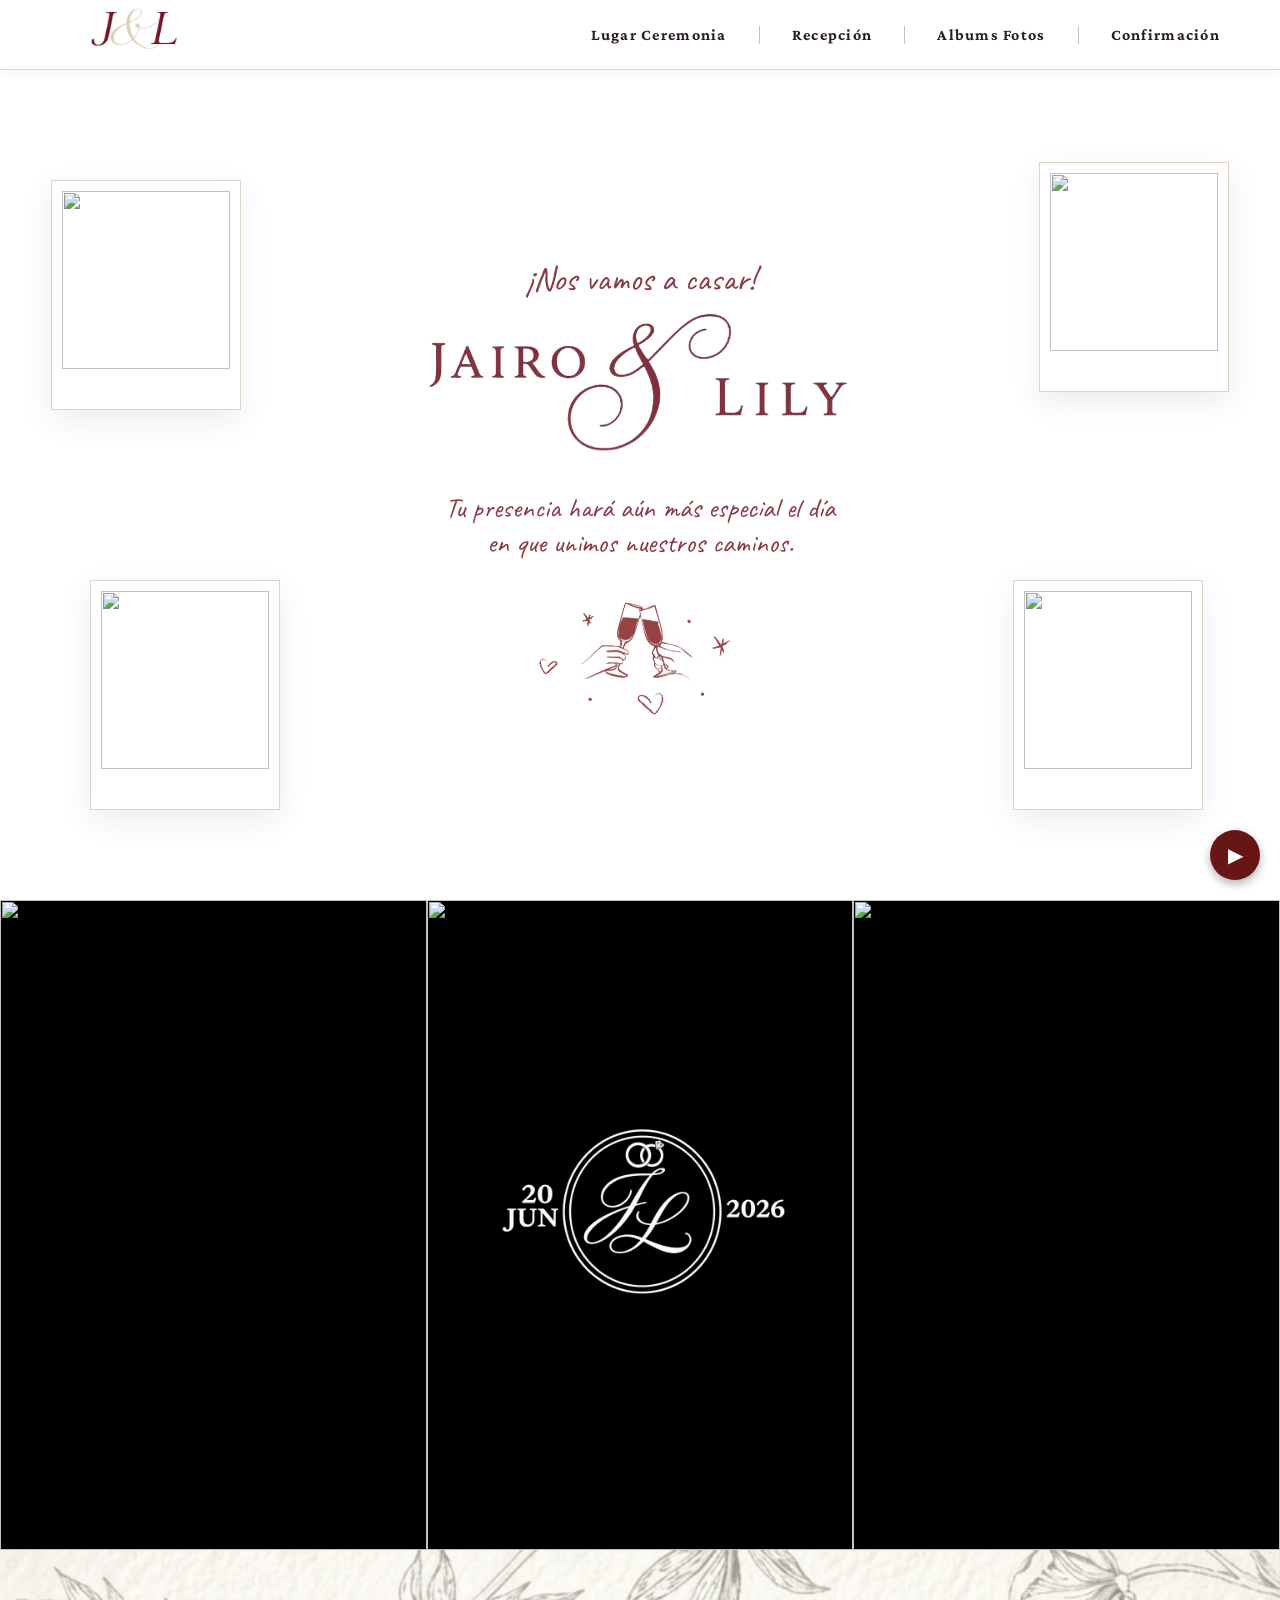
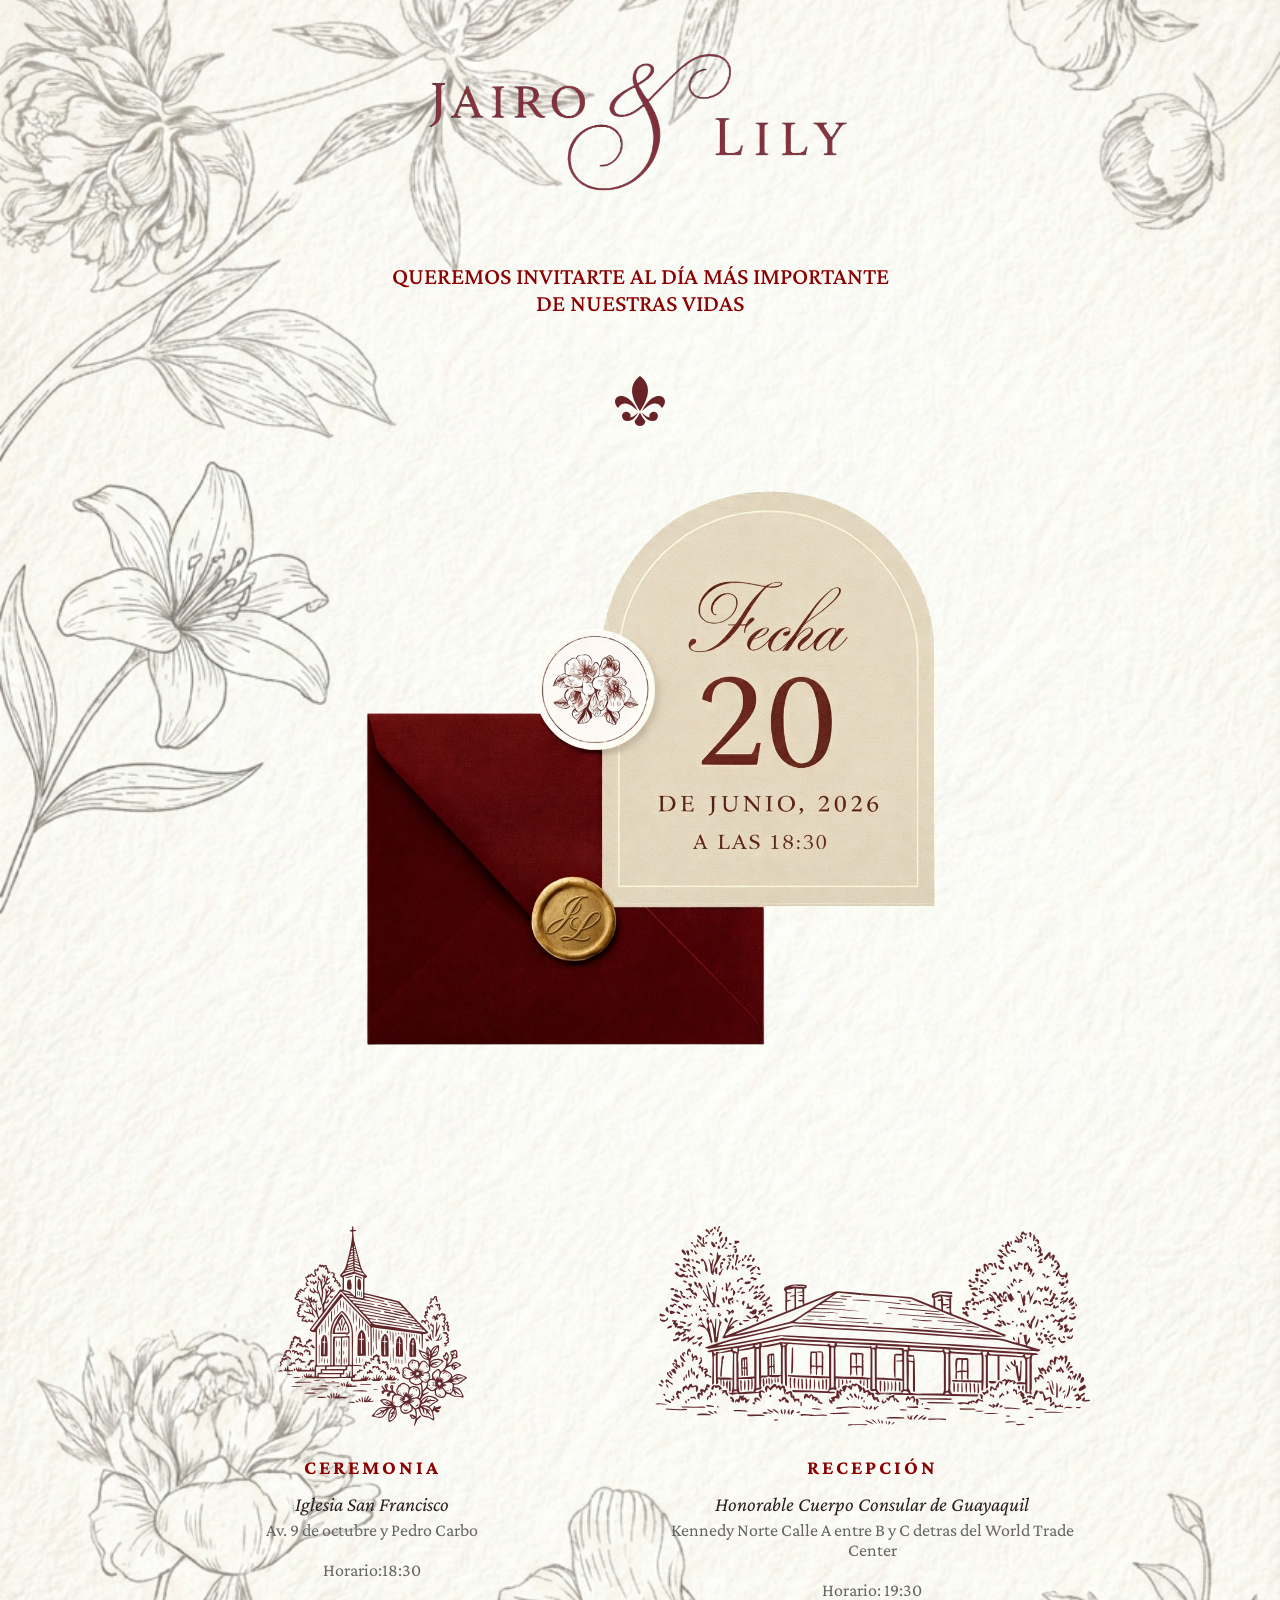
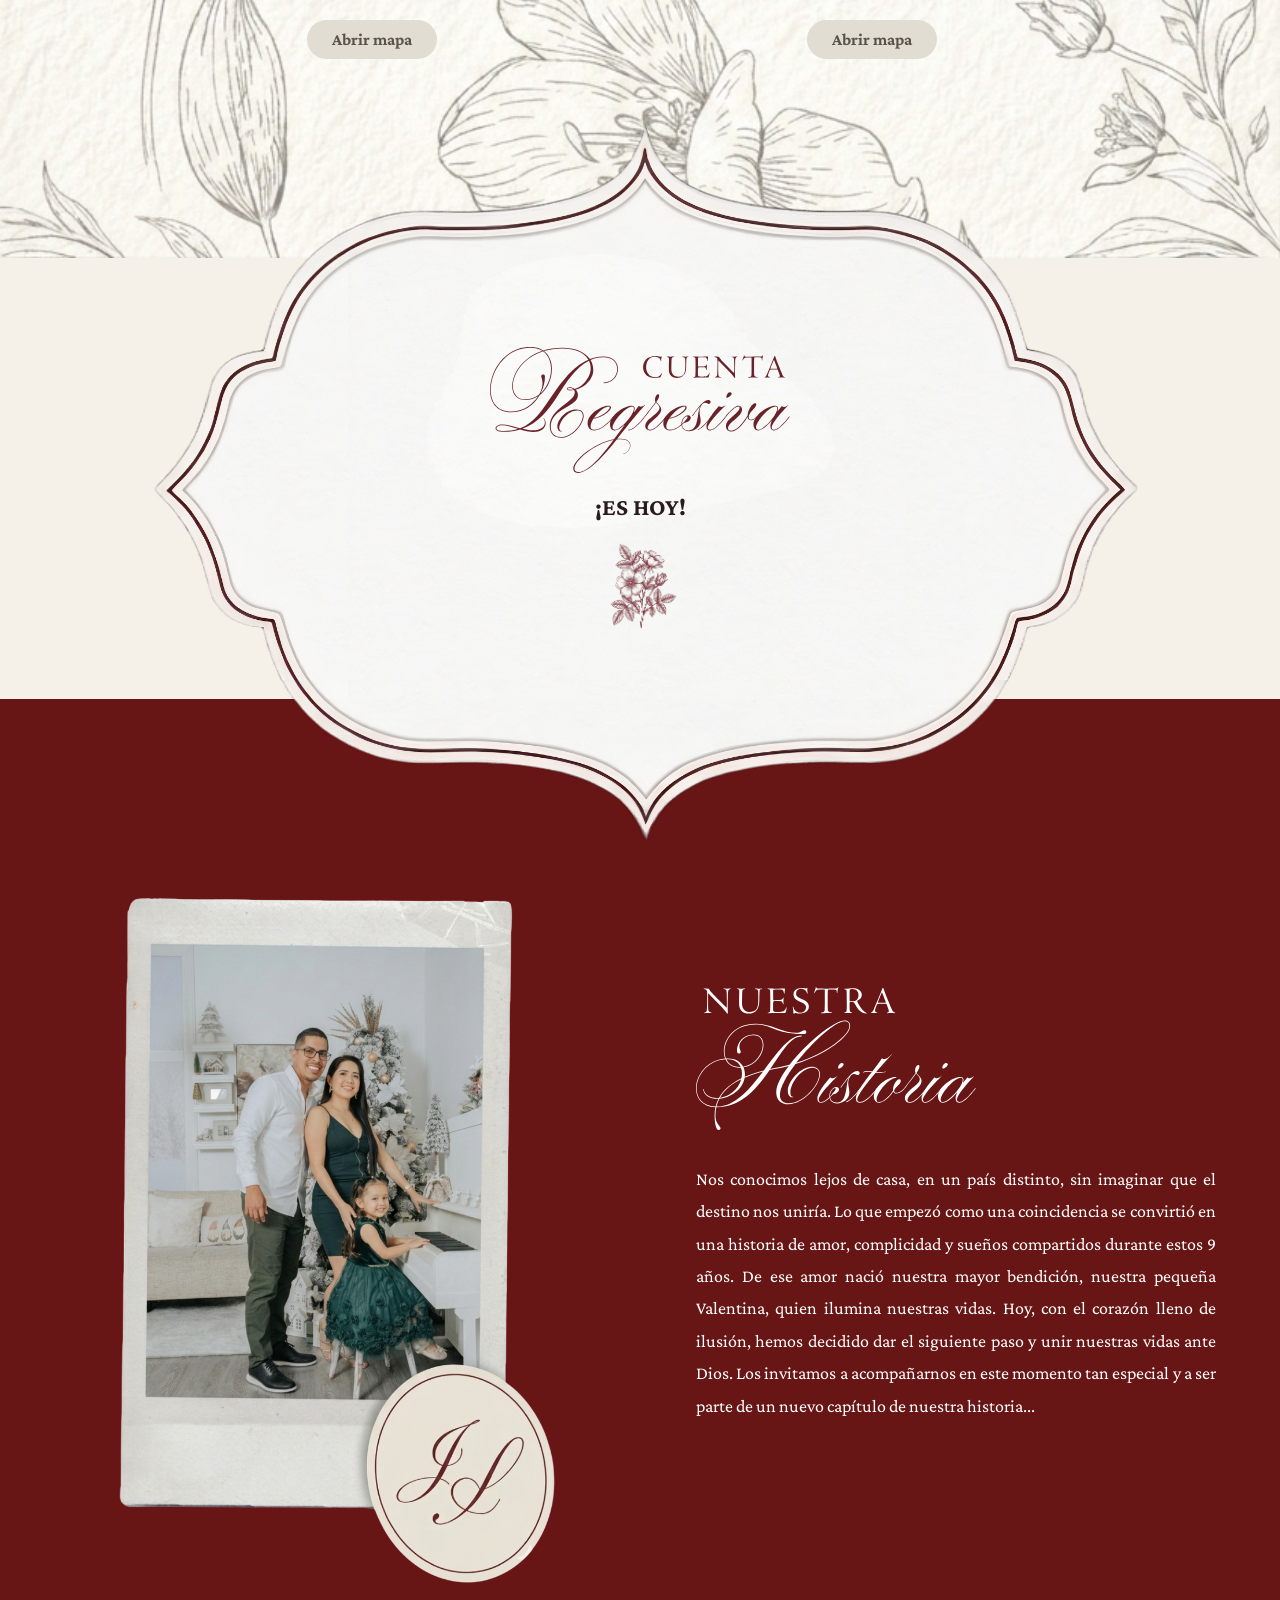
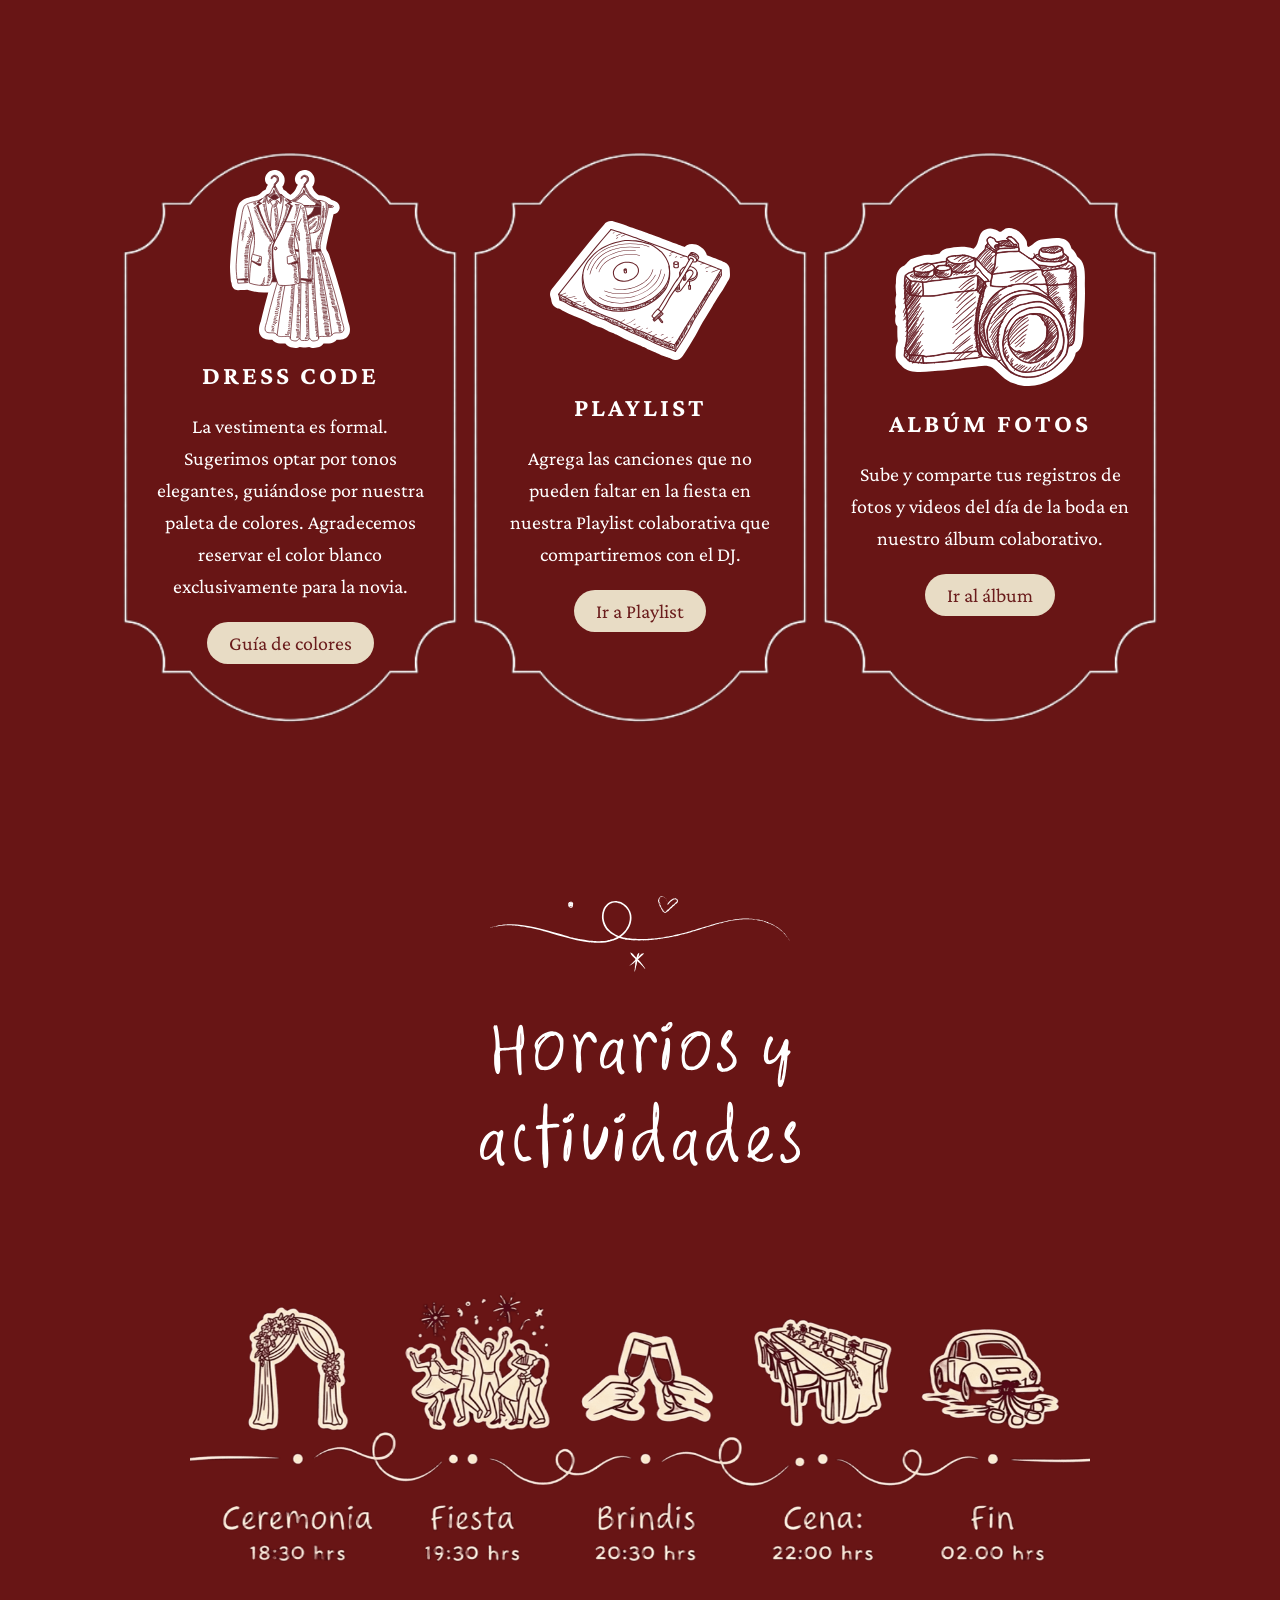
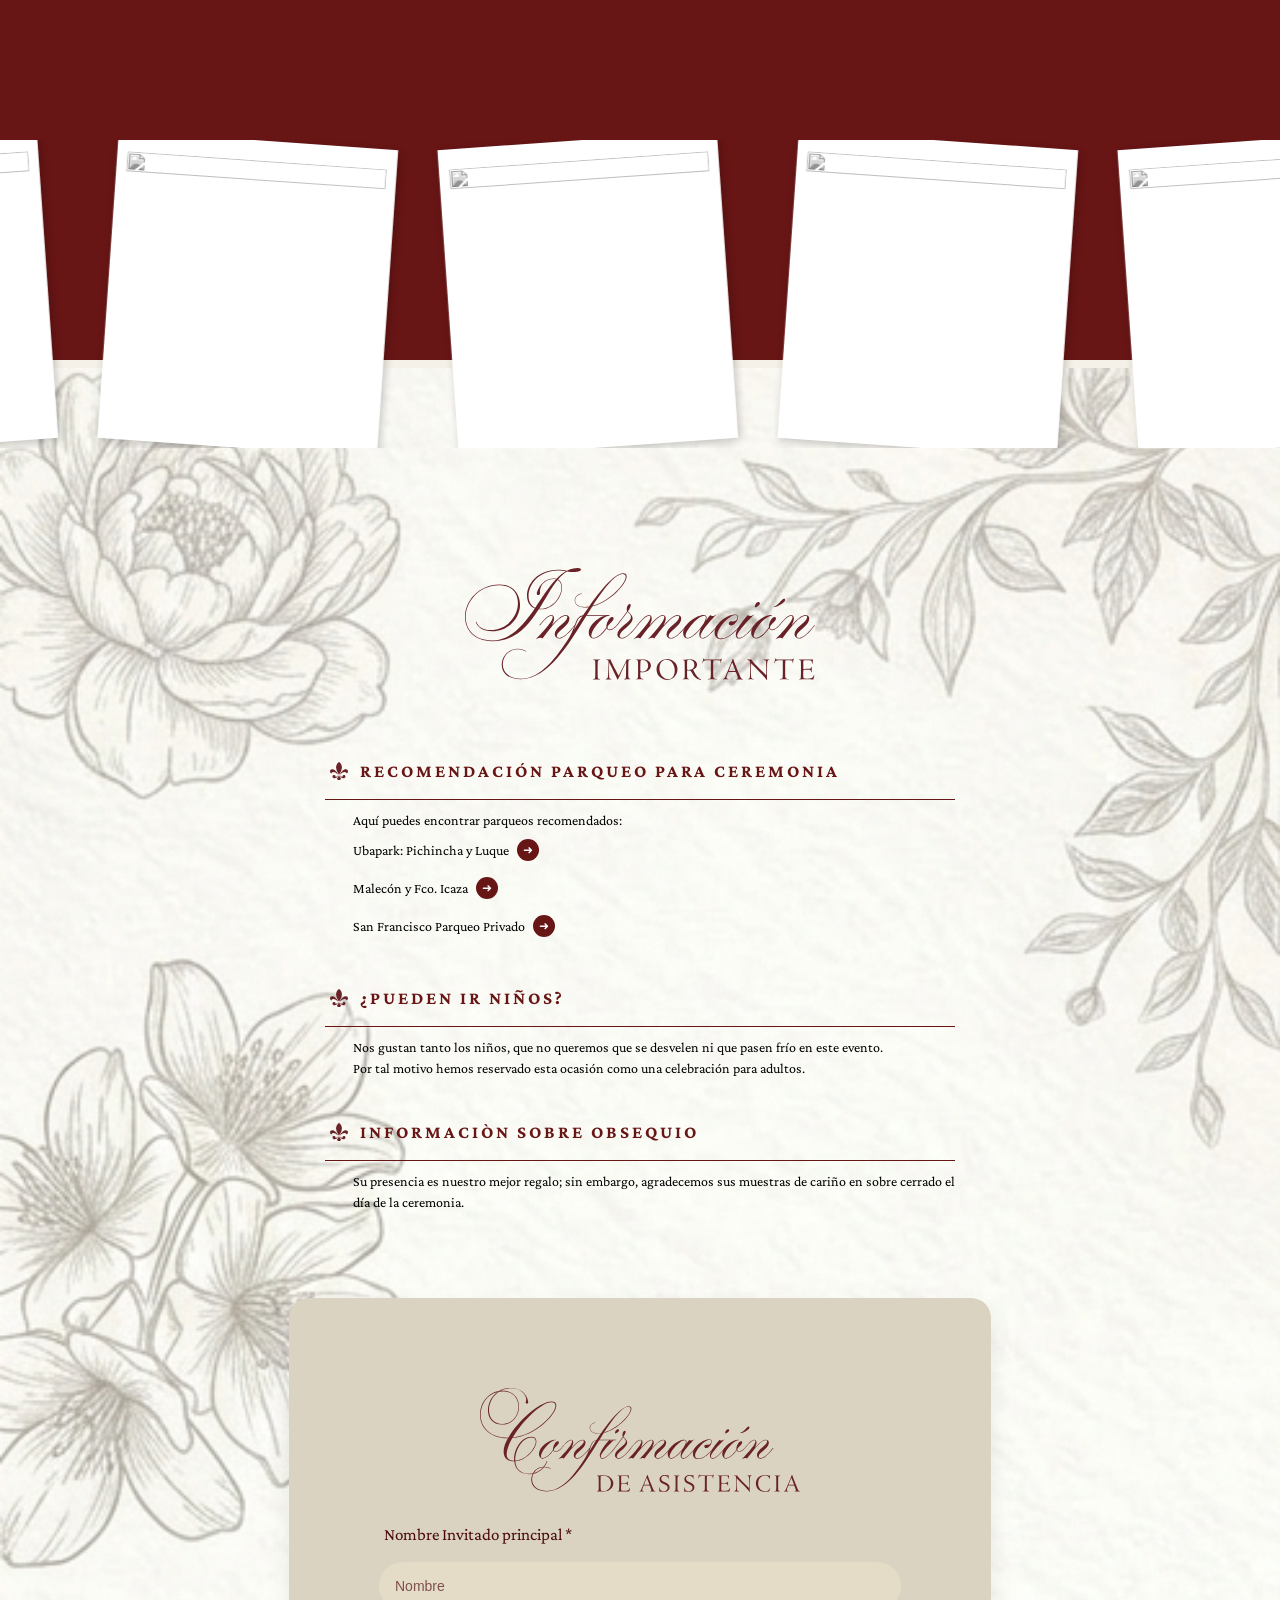
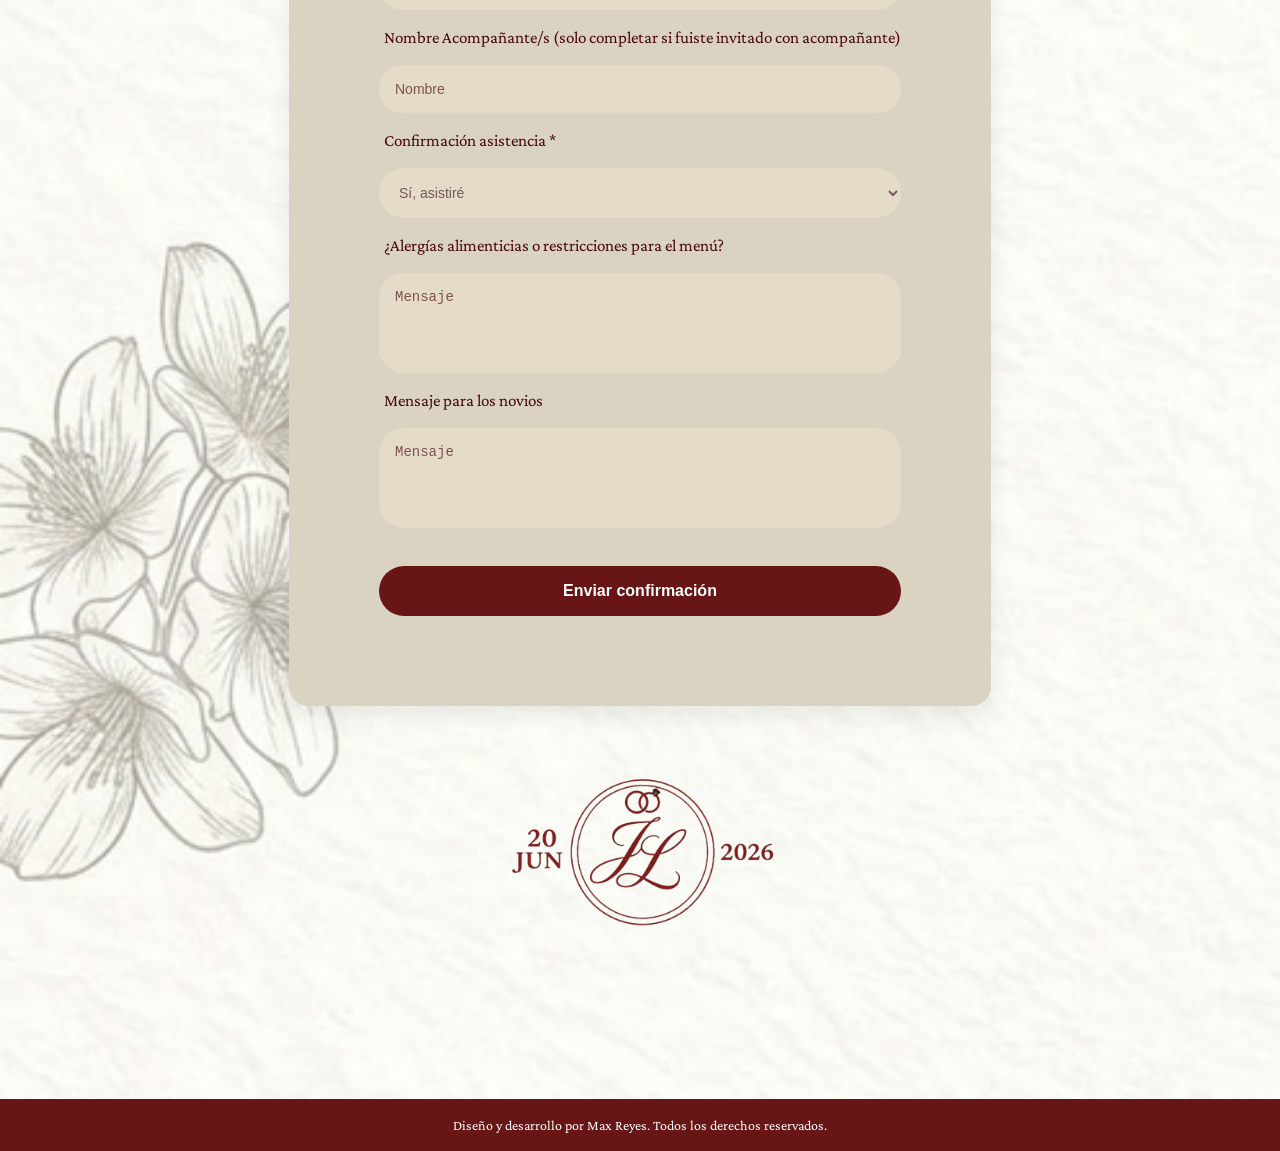
==== commit ac880eea: "Update Carta.html" ====
--- a/Carta.html
+++ b/Carta.html
@@ -1682,23 +1682,29 @@
 
 <section class="cinta-galeria">
 
-  <div class="cinta">
-    <!-- BLOQUE ORIGINAL (6 imágenes) -->
-    <img src="Imagenes/Fotos/Gallery1.png">
-    <img src="Imagenes/Fotos/Gallery2.png">
-    <img src="Imagenes/Fotos/Gallery4.png">
-    <img src="Imagenes/Fotos/Gallery3.png">
-    <img src="Imagenes/Fotos/Gallery51.jpeg">
-    <img src="Imagenes/Fotos/Gallery6.png">
-
-    <!-- DUPLICADO EXACTO -->
-    <img src="Imagenes/Fotos/Gallery1.png">
-    <img src="Imagenes/Fotos/Gallery2.png">
-    <img src="Imagenes/Fotos/Gallery4.png">
-    <img src="Imagenes/Fotos/Gallery3.png">
-    <img src="Imagenes/Fotos/Gallery51.jpeg">
-    <img src="Imagenes/Fotos/Gallery6.png">
-  </div>
+<div class="cinta">
+  <!-- BLOQUE ORIGINAL -->
+  <img src="Imagenes/Fotos/Gallery1.png">
+  <img src="Imagenes/Fotos/Gallery2.png">
+  <img src="Imagenes/Fotos/Gallery3.png">
+  <img src="Imagenes/Fotos/Gallery4.png">
+  <img src="Imagenes/Fotos/Gallery51.jpeg">
+  <img src="Imagenes/Fotos/Cinta1.png">
+  <img src="Imagenes/Fotos/Cinta2.png">
+  <img src="Imagenes/Fotos/Cinta3.jpeg">
+  <img src="Imagenes/Fotos/Cinta4.jpeg">
+
+  <!-- DUPLICADO EXACTO -->
+  <img src="Imagenes/Fotos/Gallery1.png">
+  <img src="Imagenes/Fotos/Gallery2.png">
+  <img src="Imagenes/Fotos/Gallery3.png">
+  <img src="Imagenes/Fotos/Gallery4.png">
+  <img src="Imagenes/Fotos/Gallery51.jpeg">
+  <img src="Imagenes/Fotos/Cinta1.png">
+  <img src="Imagenes/Fotos/Cinta2.png">
+  <img src="Imagenes/Fotos/Cinta3.jpeg">
+  <img src="Imagenes/Fotos/Cinta4.jpeg">
+</div>
 
   <div class="logo-centro">
     <img src="Imagenes/Decoracion/Logo1.png">
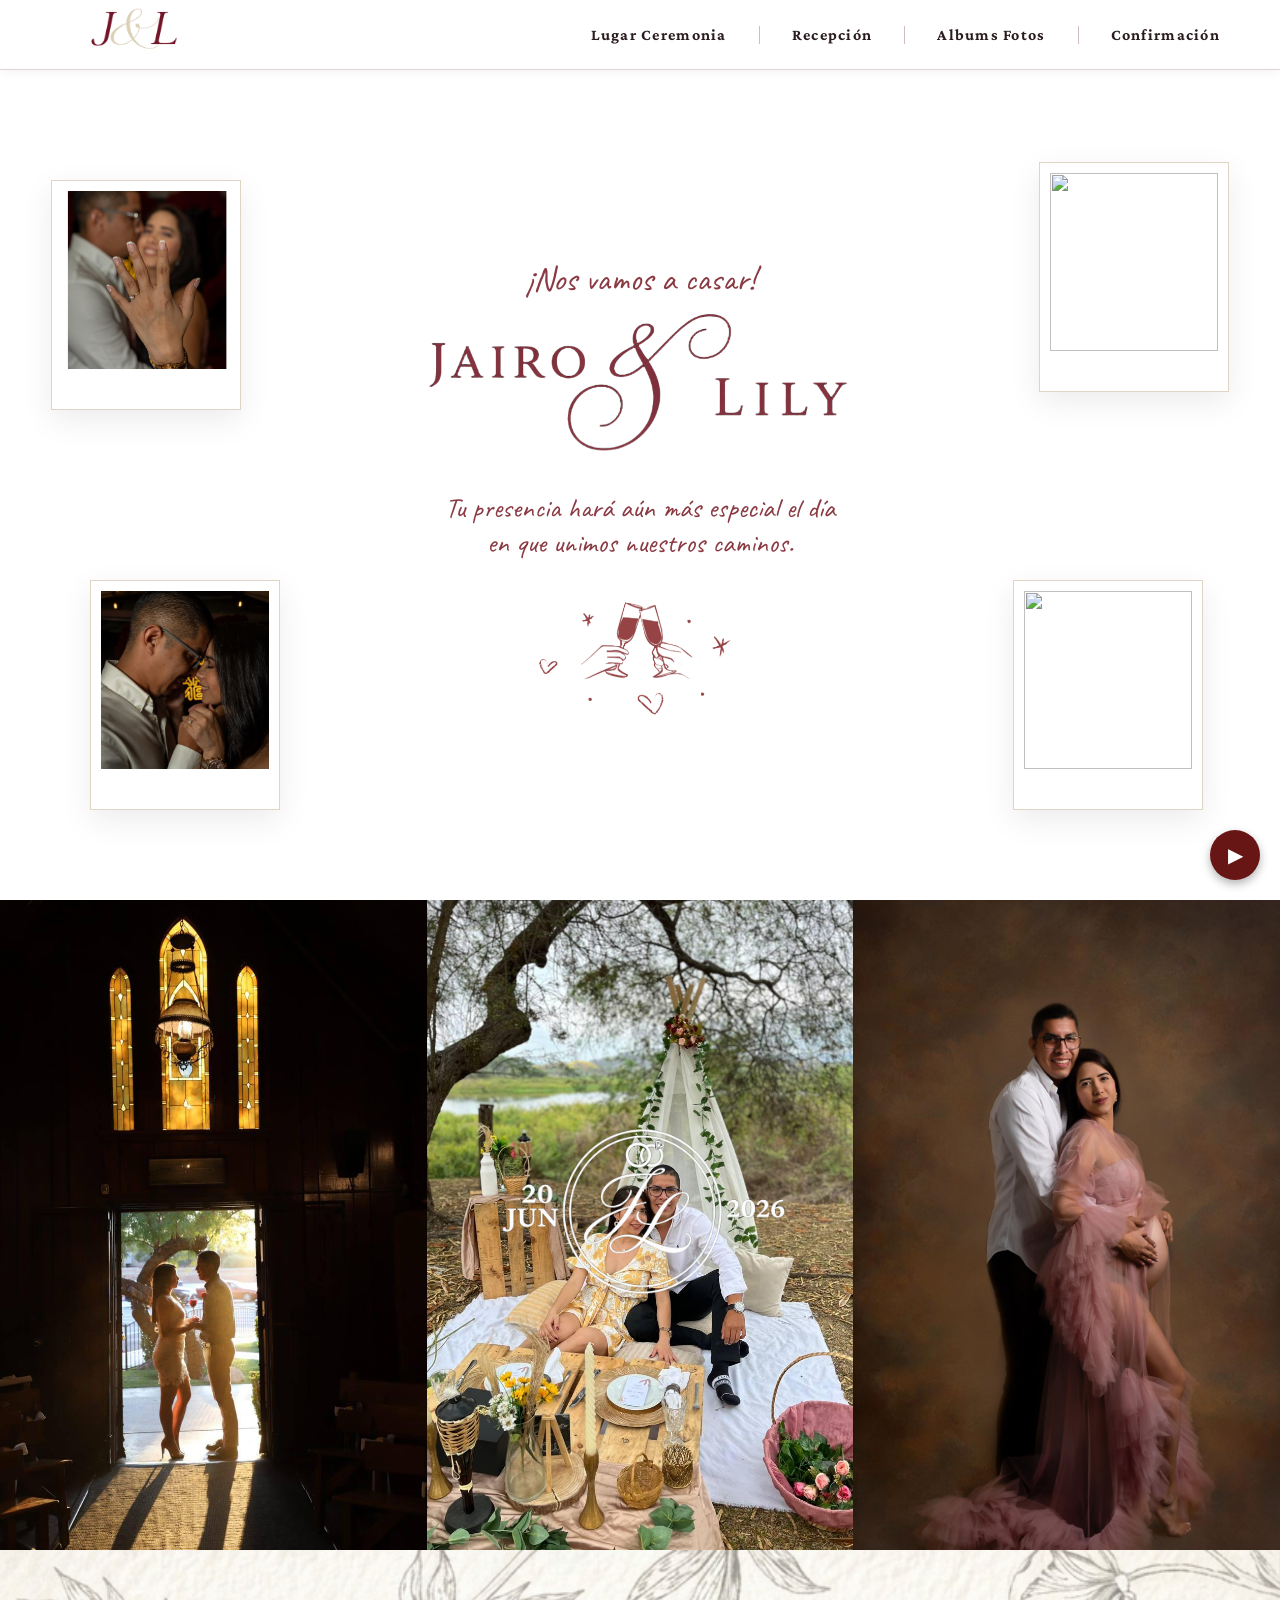
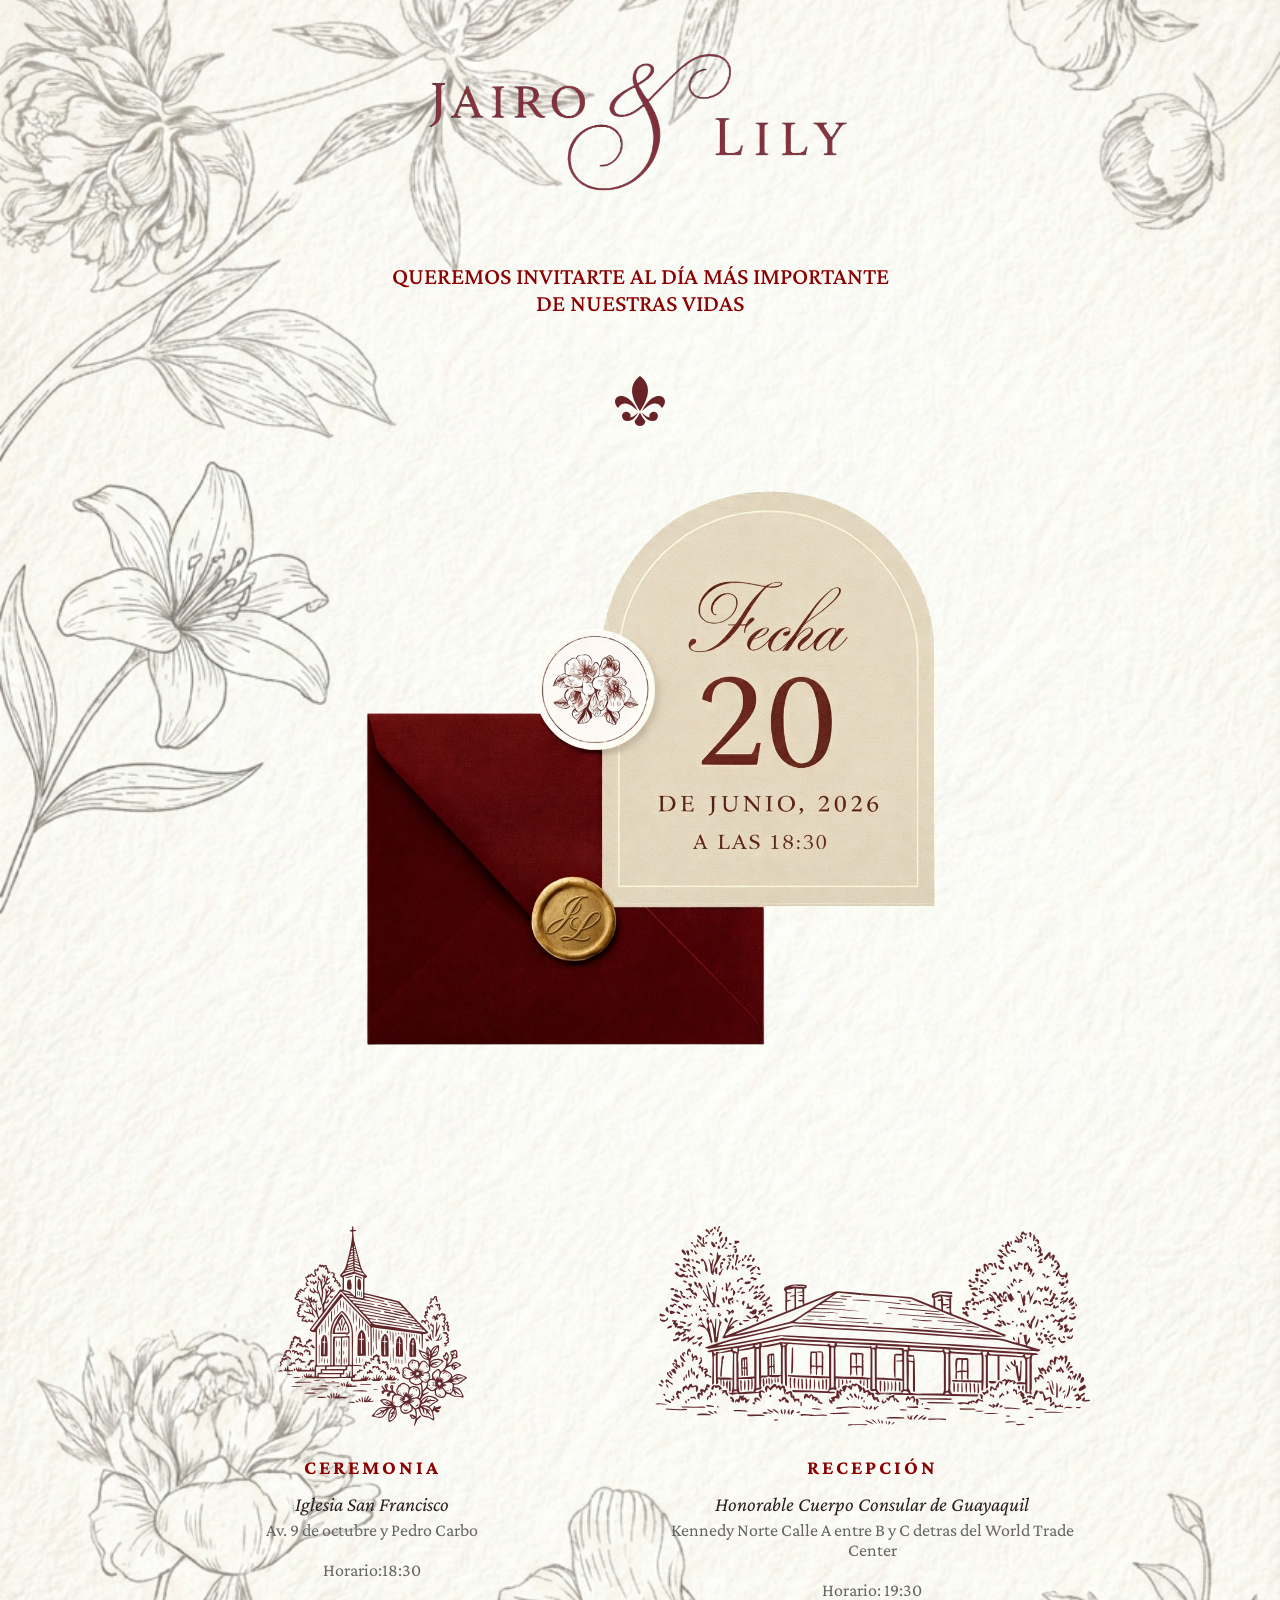
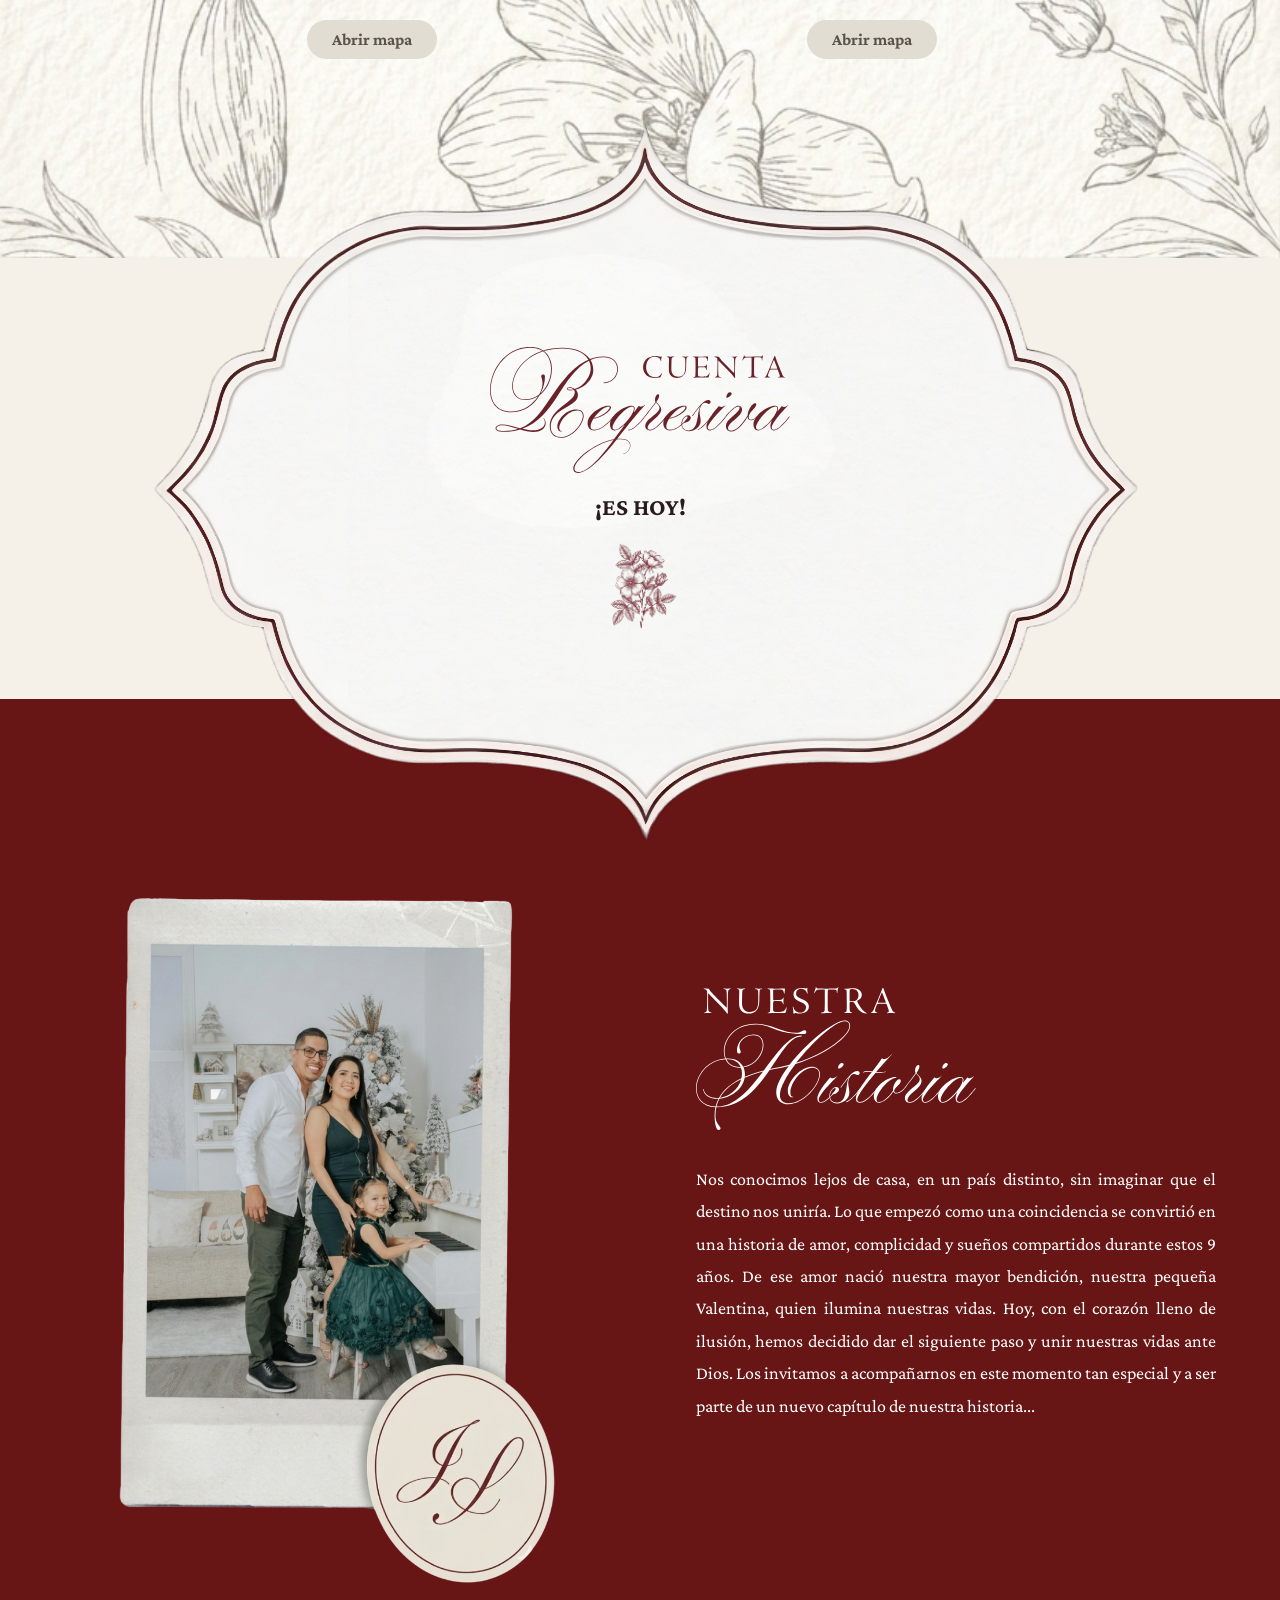
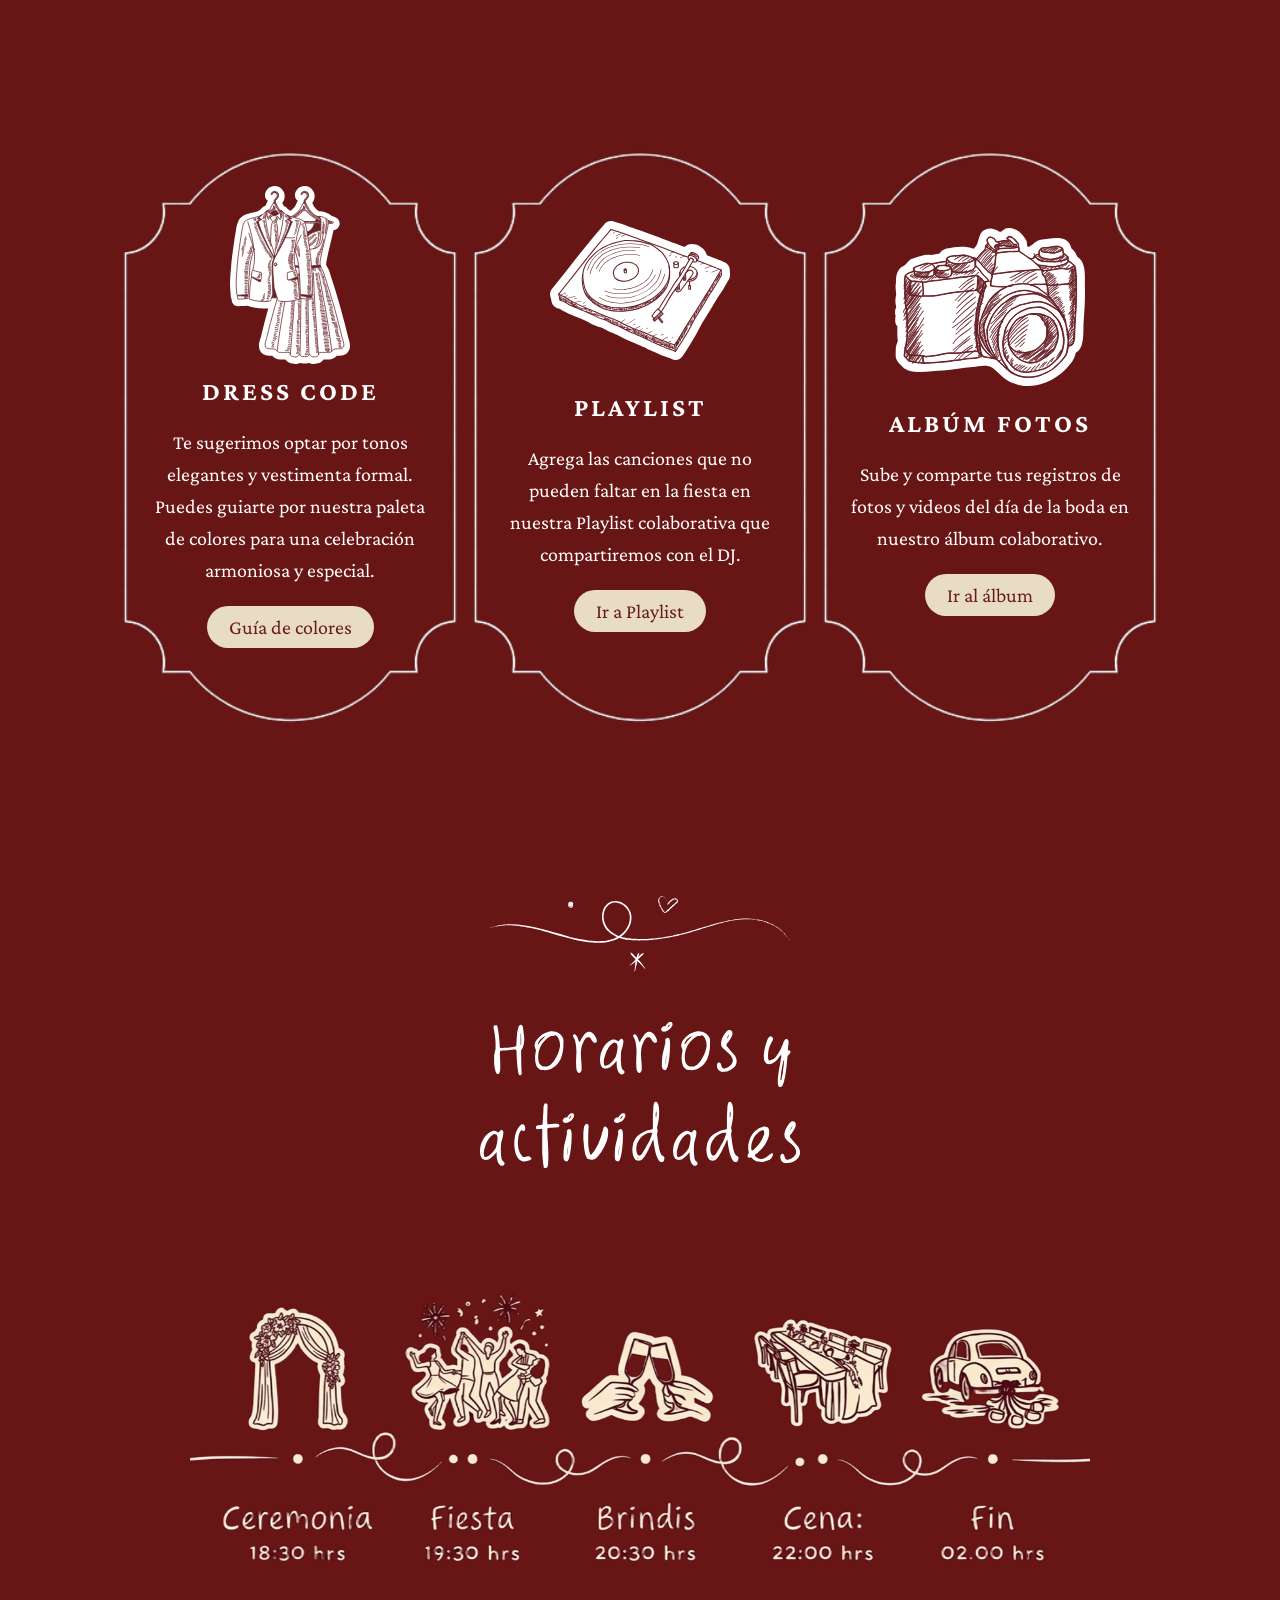
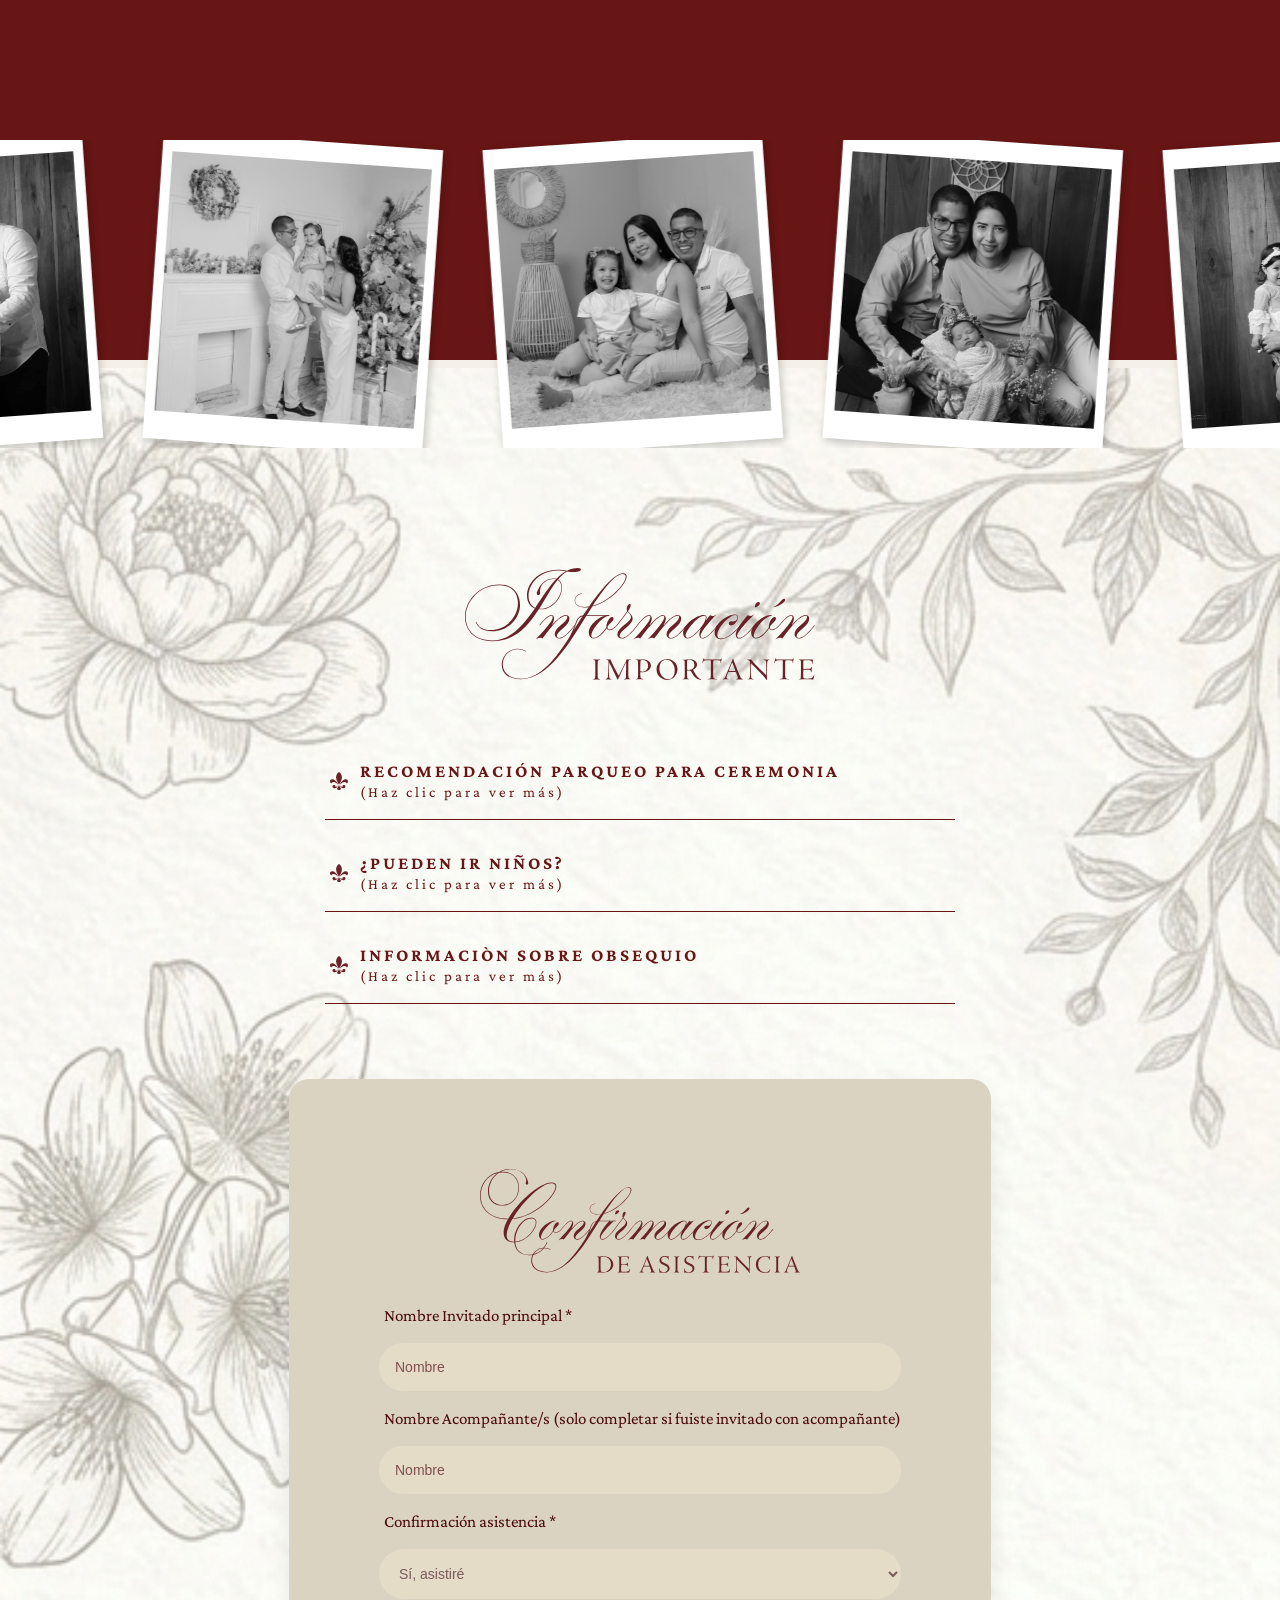
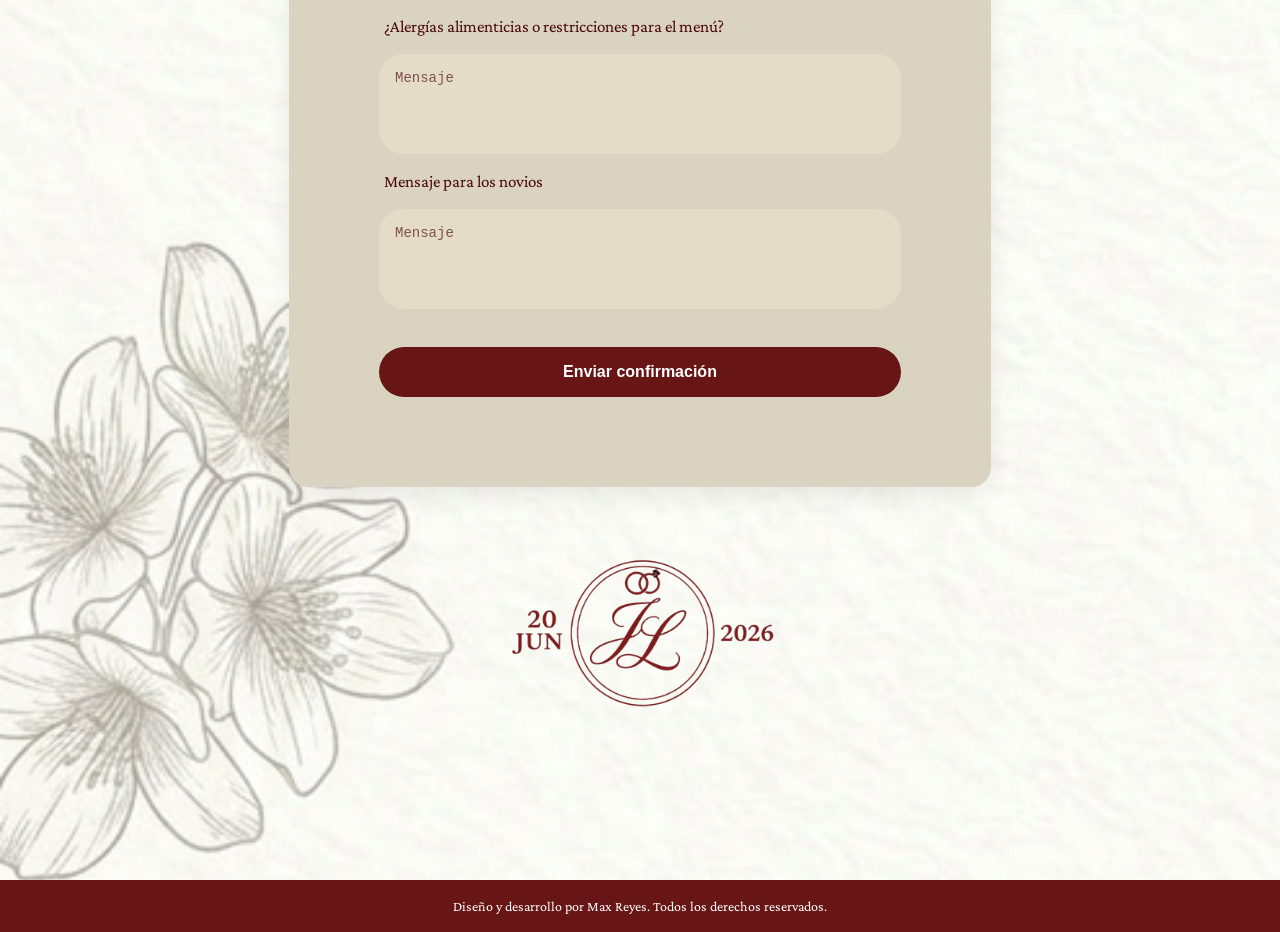
==== commit 12ea744a: "Update Carta.html" ====
--- a/Carta.html
+++ b/Carta.html
@@ -3,7 +3,7 @@
 <head>
 <meta charset="UTF-8">
 <meta name="viewport" content="width=device-width, initial-scale=1.0">
-<title>Valeria & Jairo - Boda</title>
+<title>Invitacion_Jairo_&_Lily</title>
 
 <link href="https://fonts.googleapis.com/css2?family=Caveat:wght@400;500;600;700&family=Crimson+Pro:ital,wght@0,300;0,400;1,300;1,400&display=swap" rel="stylesheet">
 
@@ -195,14 +195,6 @@
 .pol-3{right:4%; top:18%; transform:rotate(6deg);}
 .pol-4{right:6%; bottom:10%; transform:rotate(-5deg);}
 
-/* Decoraciones */
-.deco-img{ position:absolute; z-index:1; pointer-events:none; opacity: 0.8; }
-.deco-heart-1{top:20%; left:20%; width:60px;}
-.deco-heart-2{top:15%; right:25%; width:50px;}
-.deco-heart-triple{bottom:12%; right:18%; width:80px;}
-.swirl-tl{top:8%; left:-20px; width:150px; transform:rotate(15deg);}
-.swirl-br{bottom:8%; right:-20px; width:150px; transform:rotate(-15deg);}
-
 
 
 /* ANIMACION EN PC */
@@ -1334,29 +1326,44 @@
 }
 
 /* CONTENIDO OCULTO */
-.contenido-item{
-  font-size: 14px;
-  line-height: 1.5;
-  color: #000000;
-  padding-left: 28px;
-  padding-top: 10px;
-  padding-bottom: 10px;
-}
+  .contenido-item{
+    max-height: 0;
+    overflow: hidden;
+    transition: all 0.4s ease;
+
+    font-size: 14px;
+    line-height: 1.5;
+    color: #000000;
+
+    padding-left: 28px;
+  }
+
+  /* CUANDO SE ABRE */
+  .item-info.activo .contenido-item{
+    max-height: 300px;
+    padding-top: 10px;
+    padding-bottom: 10px;
+  }
 
 @media (max-width:768px){
   .item-info.activo .contenido-item{
     max-height: 300px;
   }
 
-.contenido-item{
-  font-size: 14px;
-  line-height: 1.5;
-  color: #000000;
-  padding-left: 0px;
-  padding-top: 10px;
-  padding-bottom: 10px;
-  text-align: justify;
-}
+  /* CONTENIDO OCULTO */
+  .contenido-item{
+    max-height: 0;
+    overflow: hidden;
+    transition: all 0.4s ease;
+
+    font-size: 14px;
+    line-height: 1.5;
+    color: #000000;
+
+    padding-left: 0px;
+
+    text-align: justify; /* 👈 AQUI */
+  }
 }
 
 
@@ -1649,8 +1656,8 @@
 <section class="hero">
   
   <div class="pol-group-top">
-    <div class="polaroid pol-3"><img src="Imagenes/Fotos/5.png" alt=""></div>
-    <div class="polaroid pol-4"><img src="Imagenes/Fotos/2.png" alt=""></div>
+    <div class="polaroid pol-3"><img src="Fotos/5.png" alt=""></div>
+    <div class="polaroid pol-4"><img src="Fotos/2.png" alt=""></div>
   </div>
 
   <div class="hero-center">
@@ -1666,15 +1673,10 @@
   </div>
 
   <div class="pol-group-bottom">
-    <div class="polaroid pol-1"><img src="Imagenes/Fotos/3.png" alt=""></div>
-    <div class="polaroid pol-2"><img src="Imagenes/Fotos/4.png" alt=""></div>
+    <div class="polaroid pol-1"><img src="Fotos/3.png" alt=""></div>
+    <div class="polaroid pol-2"><img src="Fotos/4.png" alt=""></div>
   </div>
 
-  <img src="Imagenes/Decoracion/Corazon1.png" class="deco-img deco-heart-1" alt="">
-  <img src="Imagenes/Decoracion/Corazon2.png" class="deco-img deco-heart-2" alt="">
-  <img src="Imagenes/Decoracion/Corazon3.png" class="deco-img deco-heart-triple" alt="">
-  <img src="Imagenes/Decoracion/Linea-Photoroom.png" class="deco-img swirl-tl" alt="">
-  <img src="Imagenes/Decoracion/Linea-Photoroom.png" class="deco-img swirl-br" alt="">
 
 
   
@@ -1682,29 +1684,23 @@
 
 <section class="cinta-galeria">
 
-<div class="cinta">
-  <!-- BLOQUE ORIGINAL -->
-  <img src="Imagenes/Fotos/Gallery1.png">
-  <img src="Imagenes/Fotos/Gallery2.png">
-  <img src="Imagenes/Fotos/Gallery3.png">
-  <img src="Imagenes/Fotos/Gallery4.png">
-  <img src="Imagenes/Fotos/Gallery51.jpeg">
-  <img src="Imagenes/Fotos/Cinta1.png">
-  <img src="Imagenes/Fotos/Cinta2.png">
-  <img src="Imagenes/Fotos/Cinta3.jpeg">
-  <img src="Imagenes/Fotos/Cinta4.jpeg">
-
-  <!-- DUPLICADO EXACTO -->
-  <img src="Imagenes/Fotos/Gallery1.png">
-  <img src="Imagenes/Fotos/Gallery2.png">
-  <img src="Imagenes/Fotos/Gallery3.png">
-  <img src="Imagenes/Fotos/Gallery4.png">
-  <img src="Imagenes/Fotos/Gallery51.jpeg">
-  <img src="Imagenes/Fotos/Cinta1.png">
-  <img src="Imagenes/Fotos/Cinta2.png">
-  <img src="Imagenes/Fotos/Cinta3.jpeg">
-  <img src="Imagenes/Fotos/Cinta4.jpeg">
-</div>
+  <div class="cinta">
+    <!-- BLOQUE ORIGINAL (6 imágenes) -->
+    <img src="Fotos/Gallery1.png">
+    <img src="Fotos/Gallery2.png">
+    <img src="Fotos/Gallery4.png">
+    <img src="Fotos/Gallery3.png">
+    <img src="Fotos/Gallery51.jpeg">
+    <img src="Fotos/Gallery6.png">
+
+    <!-- DUPLICADO EXACTO -->
+    <img src="Fotos/Gallery1.png">
+    <img src="Fotos/Gallery2.png">
+    <img src="Fotos/Gallery4.png">
+    <img src="Fotos/Gallery3.png">
+    <img src="Fotos/Gallery51.jpeg">
+    <img src="Fotos/Gallery6.png">
+  </div>
 
   <div class="logo-centro">
     <img src="Imagenes/Decoracion/Logo1.png">
@@ -1854,7 +1850,7 @@
                     <h3>DRESS CODE</h3>
 
                     <p>
-                   La vestimenta es formal. Sugerimos optar por tonos elegantes, guiándose por nuestra paleta de colores. Agradecemos reservar el color blanco exclusivamente para la novia.
+                   Te sugerimos optar por tonos elegantes y vestimenta formal. Puedes guiarte por nuestra paleta de colores para una celebración armoniosa y especial.
                     </p>
 
                     <a href="https://i.pinimg.com/736x/aa/4e/11/aa4e110768b0a3fc4fef06cc11b37607.jpg" target="_blank" class="boton-card">Guía de colores</a>
@@ -1946,10 +1942,10 @@
   <div class="polar-overflow">
     <div class="polar-track" id="polarTrack">
 
-      <div class="polar-card"><img src="Imagenes/Fotos/Cinta1.png"></div>
-      <div class="polar-card"><img src="Imagenes/Fotos/Cinta2.png"></div>
-      <div class="polar-card"><img src="Imagenes/Fotos/Gallery2.png"></div>
-      <div class="polar-card"><img src="Imagenes/Fotos/Gallery3.png"></div>
+      <div class="polar-card"><img src="Fotos/Cinta1.png"></div>
+      <div class="polar-card"><img src="Fotos/Cinta2.png"></div>
+      <div class="polar-card"><img src="Fotos/Cinta3.jpeg"></div>
+      <div class="polar-card"><img src="Fotos/Cinta4.jpeg"></div>
 
     </div>
   </div>
@@ -1971,7 +1967,7 @@
     <div class="item-info">
       <div class="titulo-item" onclick="toggleInfo(this)">
         <img src="Imagenes/Decoracion/Icono.svg" class="icono">
-        <span><strong>RECOMENDACIÓN PARQUEO PARA CEREMONIA</strong><br><small></small>
+        <span><strong>RECOMENDACIÓN PARQUEO PARA CEREMONIA</strong><br><small>(Haz clic para ver más)</small>
         
       </div>
      <div class="contenido-item">
@@ -1998,7 +1994,7 @@
     <div class="item-info">
       <div class="titulo-item" onclick="toggleInfo(this)">
         <img src="Imagenes/Decoracion/Icono.svg" class="icono">
-        <span><strong>¿PUEDEN IR NIÑOS?</strong><br><small></small>
+        <span><strong>¿PUEDEN IR NIÑOS?</strong><br><small>(Haz clic para ver más)</small>
       </div>
       <div class="contenido-item">
         Nos gustan tanto los niños, que no queremos que se desvelen ni que pasen frío en este evento.
@@ -2009,7 +2005,7 @@
     <div class="item-info">
       <div class="titulo-item" onclick="toggleInfo(this)">
         <img src="Imagenes/Decoracion/Icono.svg" class="icono">
-        <span><strong>INFORMACIÒN SOBRE OBSEQUIO</strong><br><small></small>
+        <span><strong>INFORMACIÒN SOBRE OBSEQUIO</strong><br><small>(Haz clic para ver más)</small>
       </div>
       <div class="contenido-item">
         Su presencia es nuestro mejor regalo; sin embargo, agradecemos sus muestras de cariño en sobre cerrado el día de la ceremonia.
@@ -2099,7 +2095,7 @@
 
 <!-- AUDIO -->
 <audio id="musica" loop>
-  <source src="Imagenes/Musica/Lady Gaga, Bruno Mars - Die With A Smile (Official Music Video).mp3" type="audio/mpeg">
+  <source src="Musica/Lady Gaga, Bruno Mars - Die With A Smile (Official Music Video).mp3" type="audio/mpeg">
   Tu navegador no soporta audio.
 </audio>
 
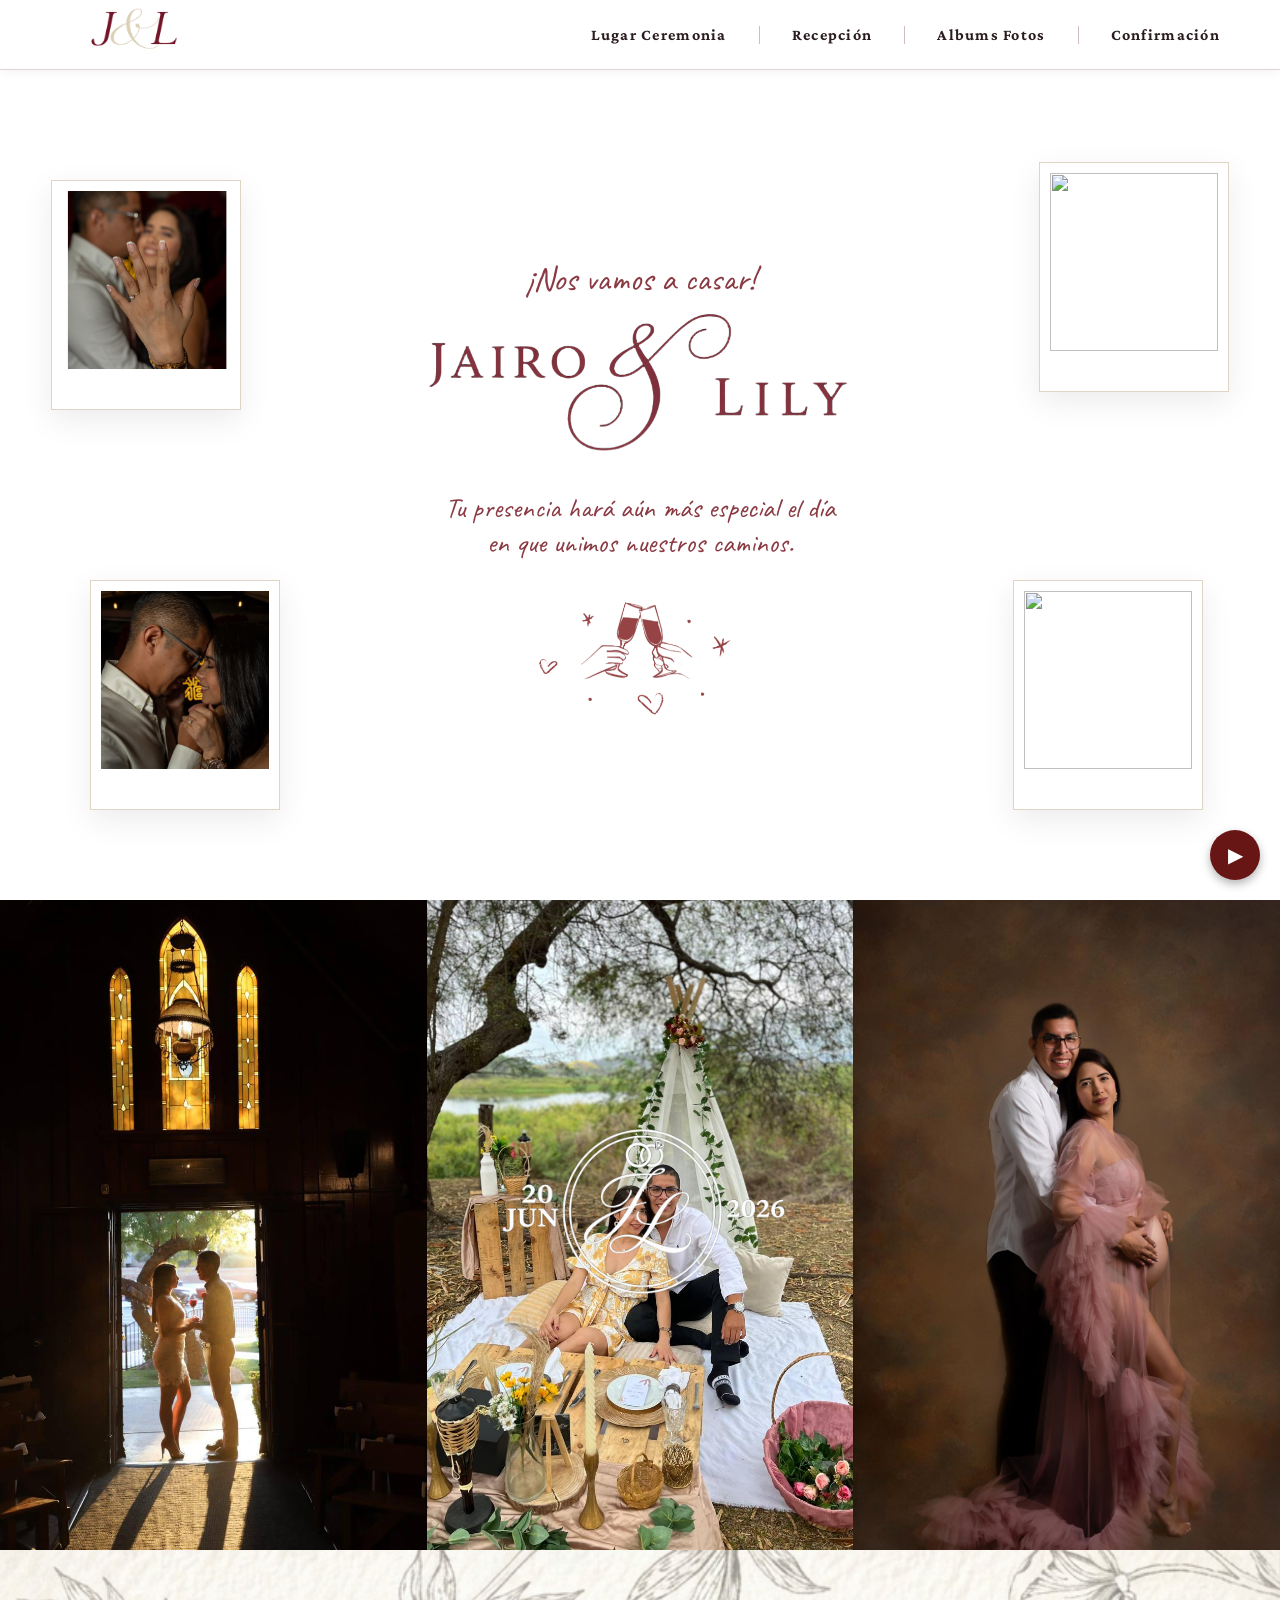
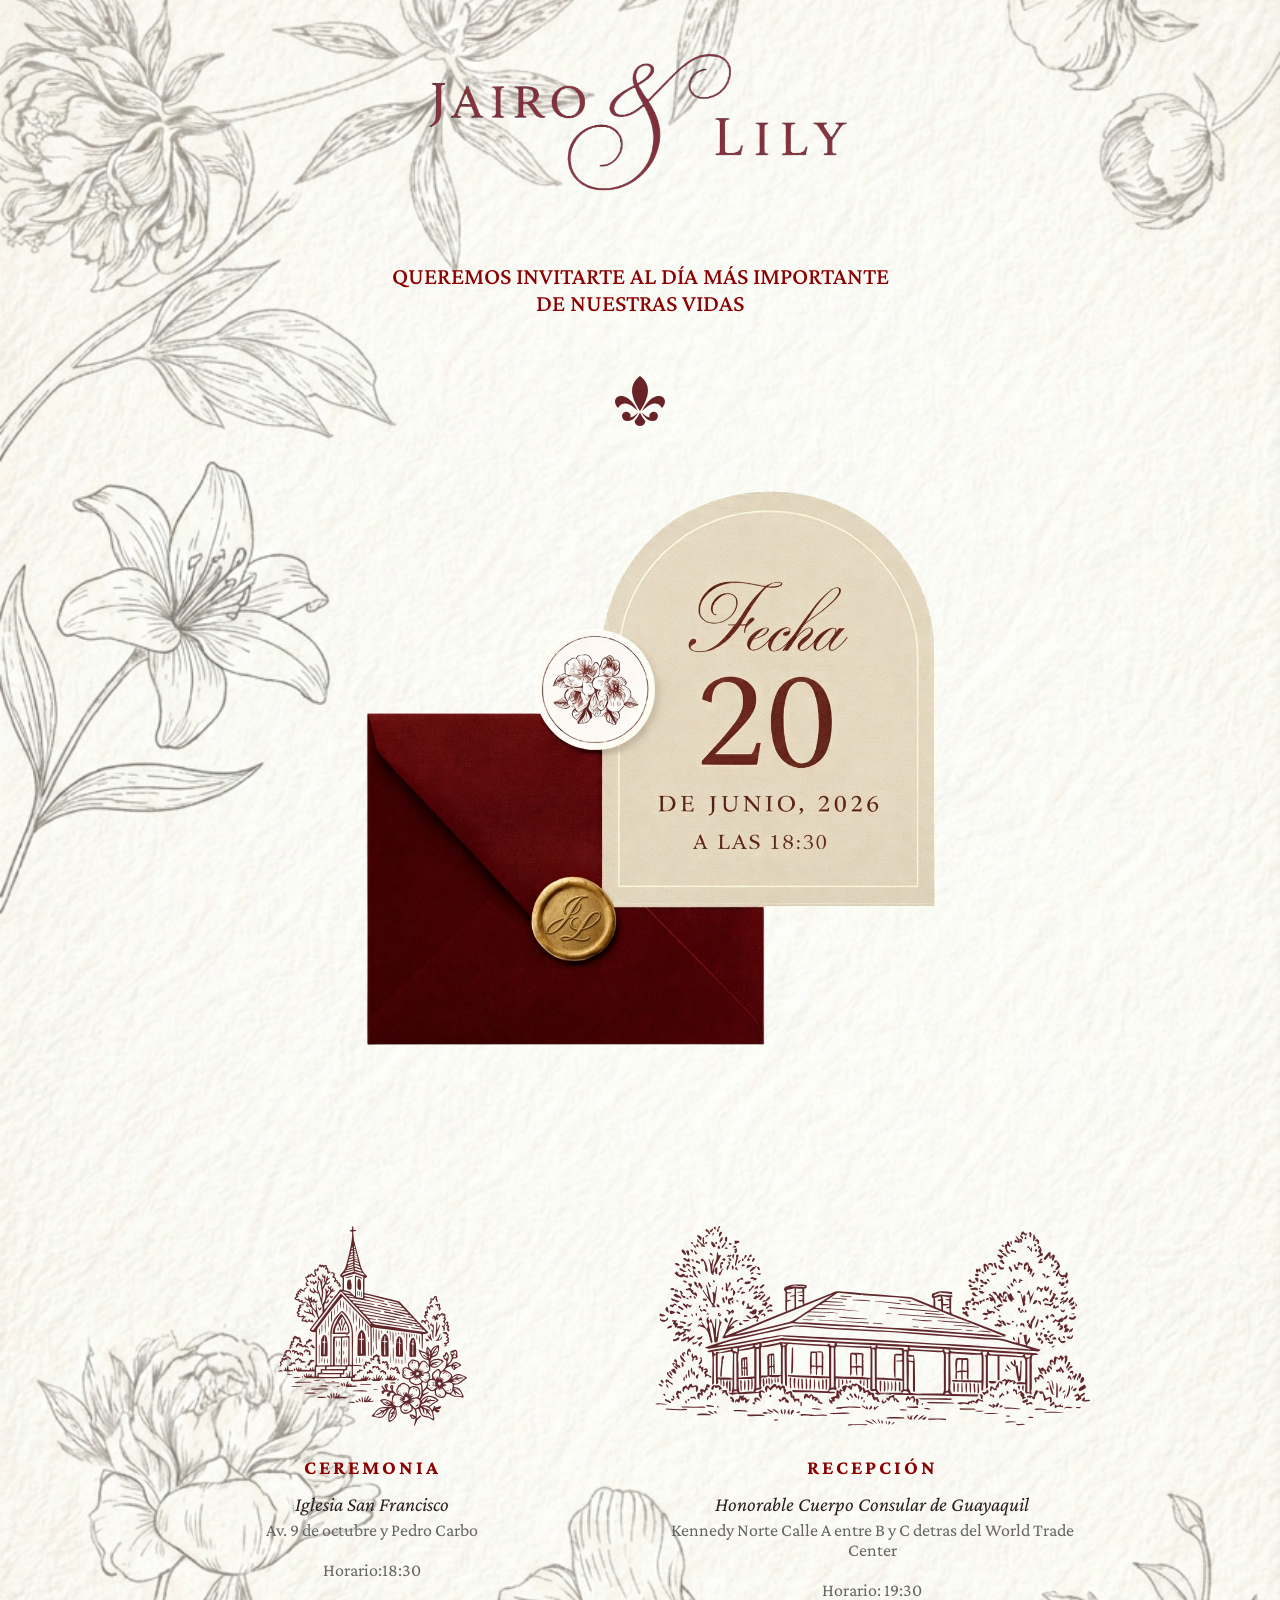
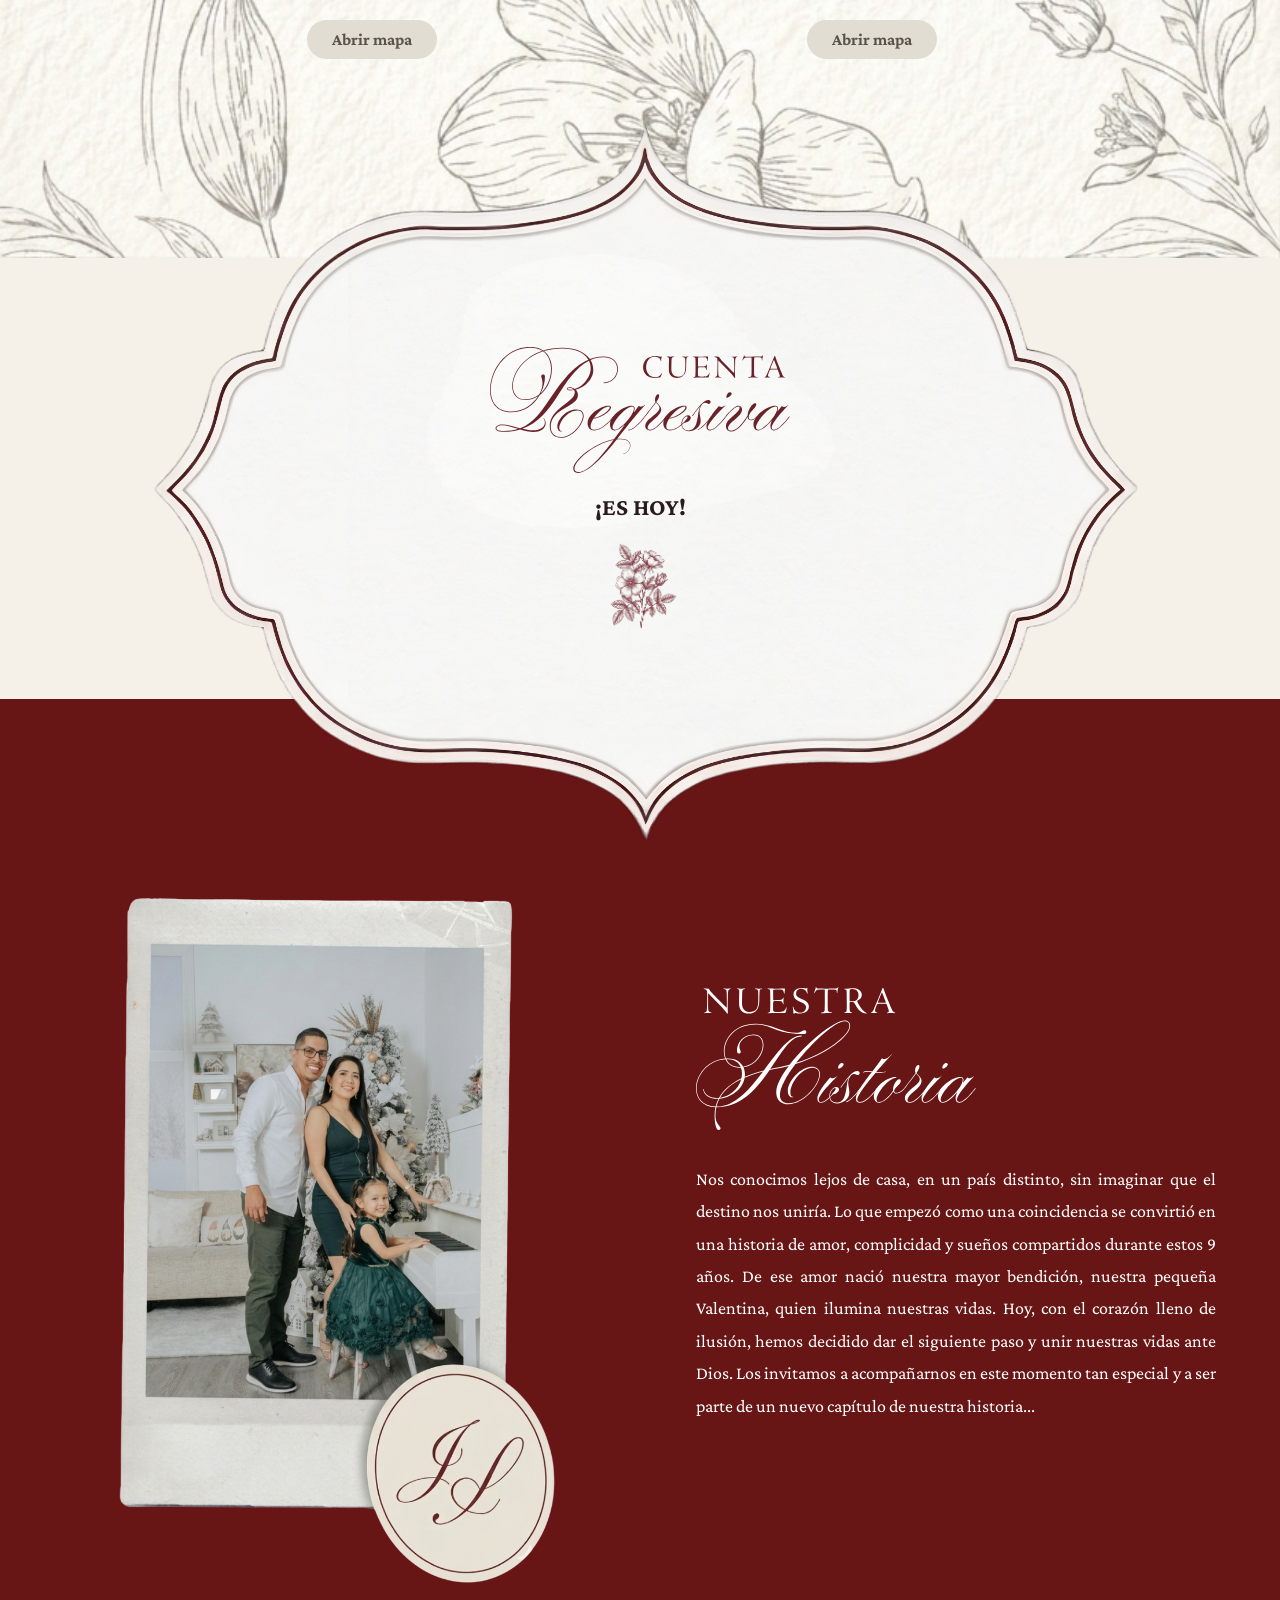
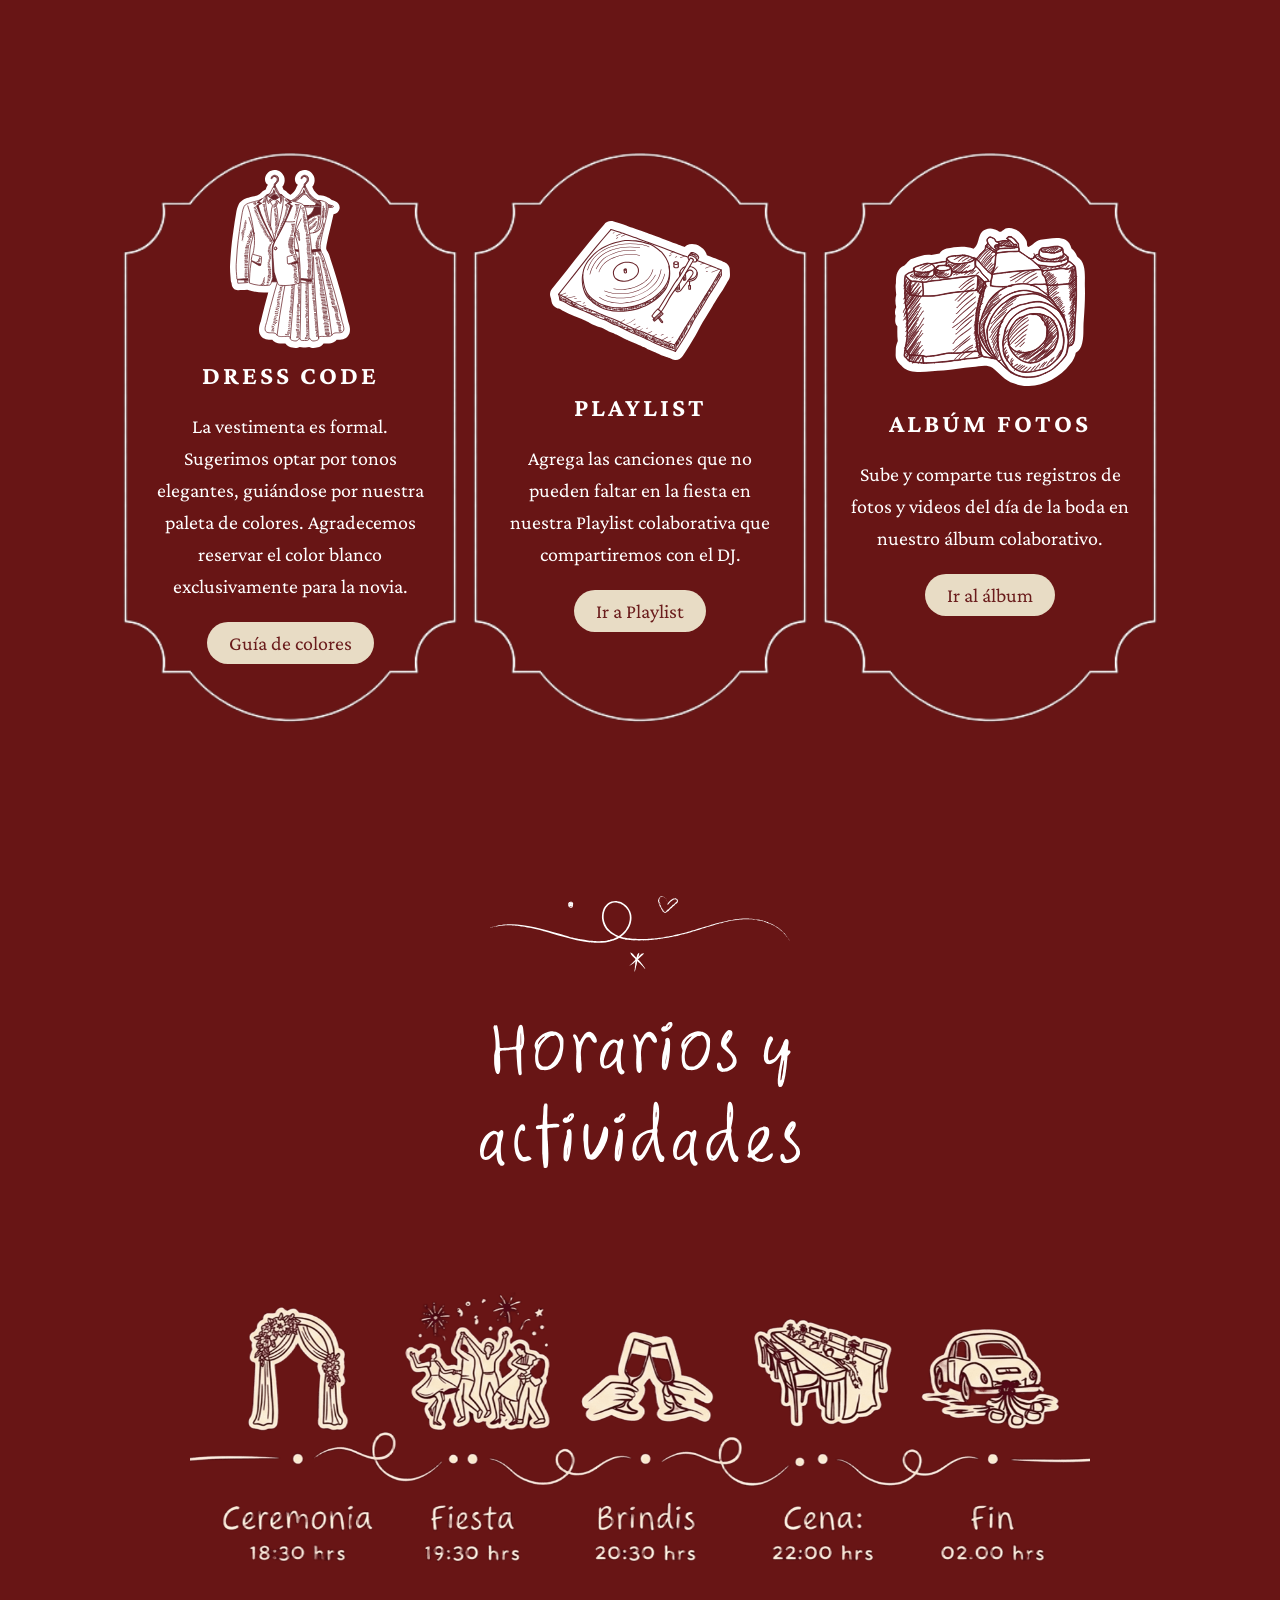
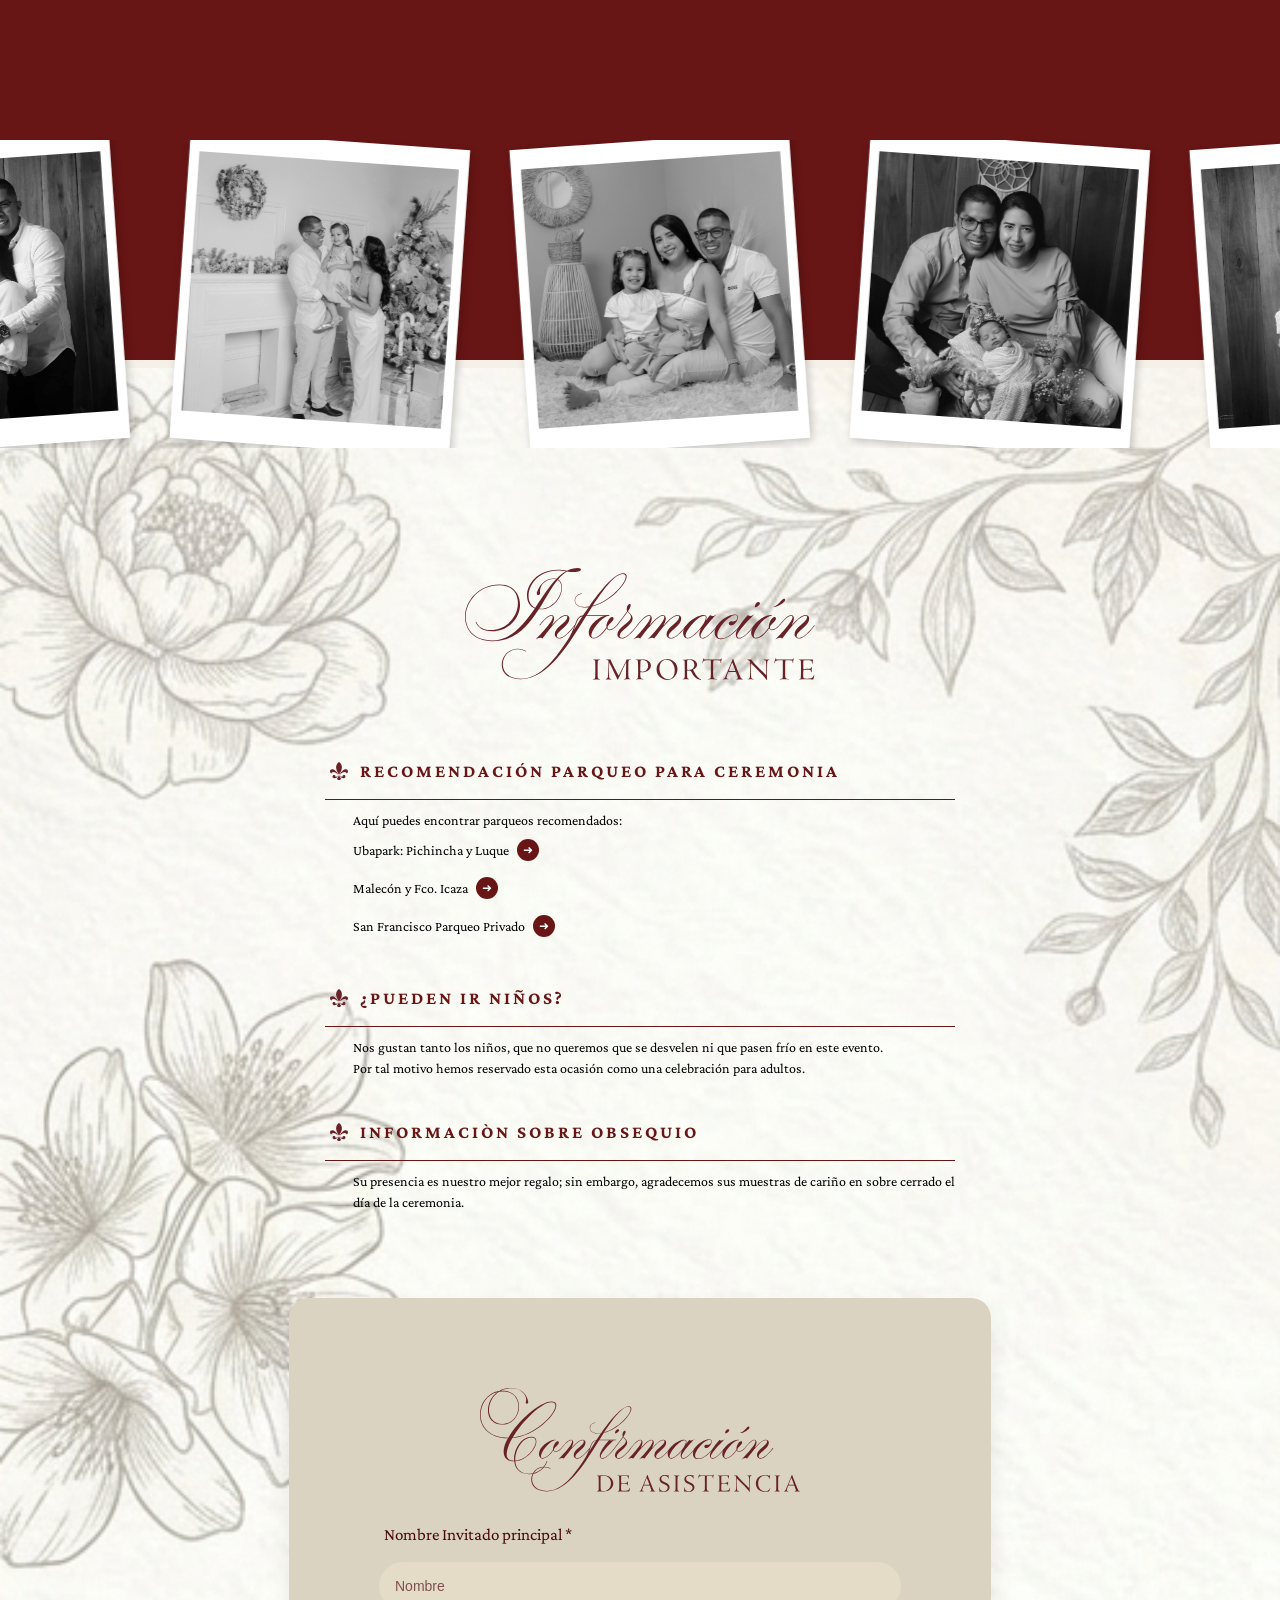
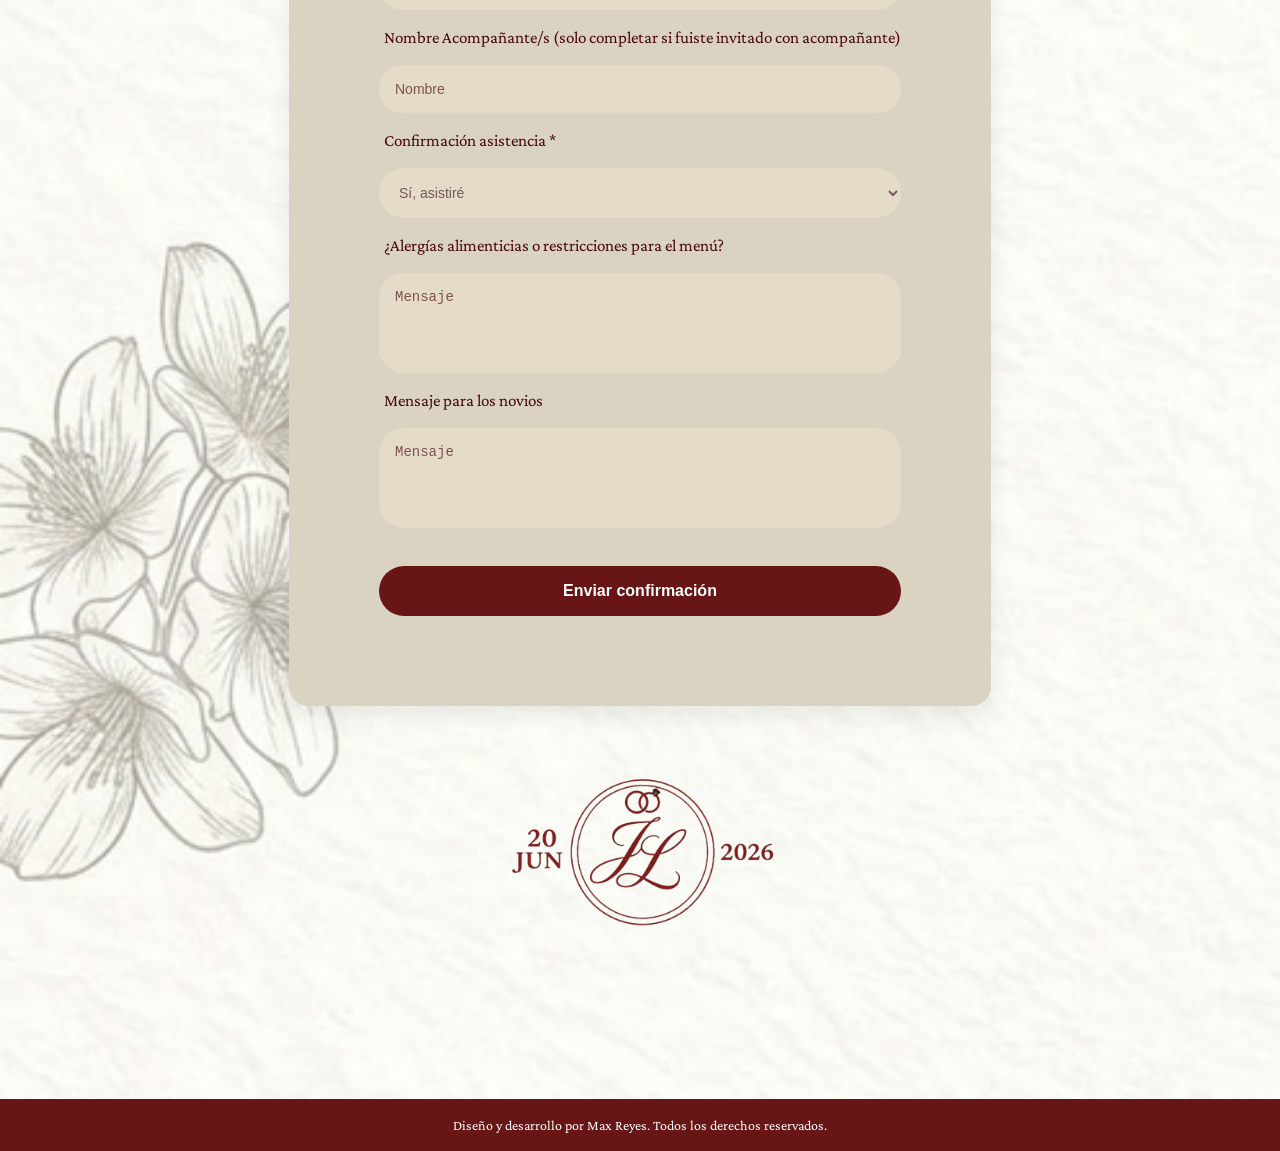
==== commit 71ff866a: "Update Carta.html" ====
--- a/Carta.html
+++ b/Carta.html
@@ -1326,44 +1326,29 @@
 }
 
 /* CONTENIDO OCULTO */
-  .contenido-item{
-    max-height: 0;
-    overflow: hidden;
-    transition: all 0.4s ease;
-
-    font-size: 14px;
-    line-height: 1.5;
-    color: #000000;
-
-    padding-left: 28px;
-  }
-
-  /* CUANDO SE ABRE */
-  .item-info.activo .contenido-item{
-    max-height: 300px;
-    padding-top: 10px;
-    padding-bottom: 10px;
-  }
+.contenido-item{
+  font-size: 14px;
+  line-height: 1.5;
+  color: #000000;
+  padding-left: 28px;
+  padding-top: 10px;
+  padding-bottom: 10px;
+}
 
 @media (max-width:768px){
   .item-info.activo .contenido-item{
     max-height: 300px;
   }
 
-  /* CONTENIDO OCULTO */
-  .contenido-item{
-    max-height: 0;
-    overflow: hidden;
-    transition: all 0.4s ease;
-
-    font-size: 14px;
-    line-height: 1.5;
-    color: #000000;
-
-    padding-left: 0px;
-
-    text-align: justify; /* 👈 AQUI */
-  }
+.contenido-item{
+  font-size: 14px;
+  line-height: 1.5;
+  color: #000000;
+  padding-left: 0px;
+  padding-top: 10px;
+  padding-bottom: 10px;
+  text-align: justify;
+}
 }
 
 
@@ -1850,7 +1835,7 @@
                     <h3>DRESS CODE</h3>
 
                     <p>
-                   Te sugerimos optar por tonos elegantes y vestimenta formal. Puedes guiarte por nuestra paleta de colores para una celebración armoniosa y especial.
+                  La vestimenta es formal. Sugerimos optar por tonos elegantes, guiándose por nuestra paleta de colores. Agradecemos reservar el color blanco exclusivamente para la novia.
                     </p>
 
                     <a href="https://i.pinimg.com/736x/aa/4e/11/aa4e110768b0a3fc4fef06cc11b37607.jpg" target="_blank" class="boton-card">Guía de colores</a>
@@ -1967,7 +1952,7 @@
     <div class="item-info">
       <div class="titulo-item" onclick="toggleInfo(this)">
         <img src="Imagenes/Decoracion/Icono.svg" class="icono">
-        <span><strong>RECOMENDACIÓN PARQUEO PARA CEREMONIA</strong><br><small>(Haz clic para ver más)</small>
+        <span><strong>RECOMENDACIÓN PARQUEO PARA CEREMONIA</strong><br><small></small>
         
       </div>
      <div class="contenido-item">
@@ -1994,7 +1979,7 @@
     <div class="item-info">
       <div class="titulo-item" onclick="toggleInfo(this)">
         <img src="Imagenes/Decoracion/Icono.svg" class="icono">
-        <span><strong>¿PUEDEN IR NIÑOS?</strong><br><small>(Haz clic para ver más)</small>
+        <span><strong>¿PUEDEN IR NIÑOS?</strong><br><small></small>
       </div>
       <div class="contenido-item">
         Nos gustan tanto los niños, que no queremos que se desvelen ni que pasen frío en este evento.
@@ -2005,7 +1990,7 @@
     <div class="item-info">
       <div class="titulo-item" onclick="toggleInfo(this)">
         <img src="Imagenes/Decoracion/Icono.svg" class="icono">
-        <span><strong>INFORMACIÒN SOBRE OBSEQUIO</strong><br><small>(Haz clic para ver más)</small>
+        <span><strong>INFORMACIÒN SOBRE OBSEQUIO</strong><br><small></small>
       </div>
       <div class="contenido-item">
         Su presencia es nuestro mejor regalo; sin embargo, agradecemos sus muestras de cariño en sobre cerrado el día de la ceremonia.
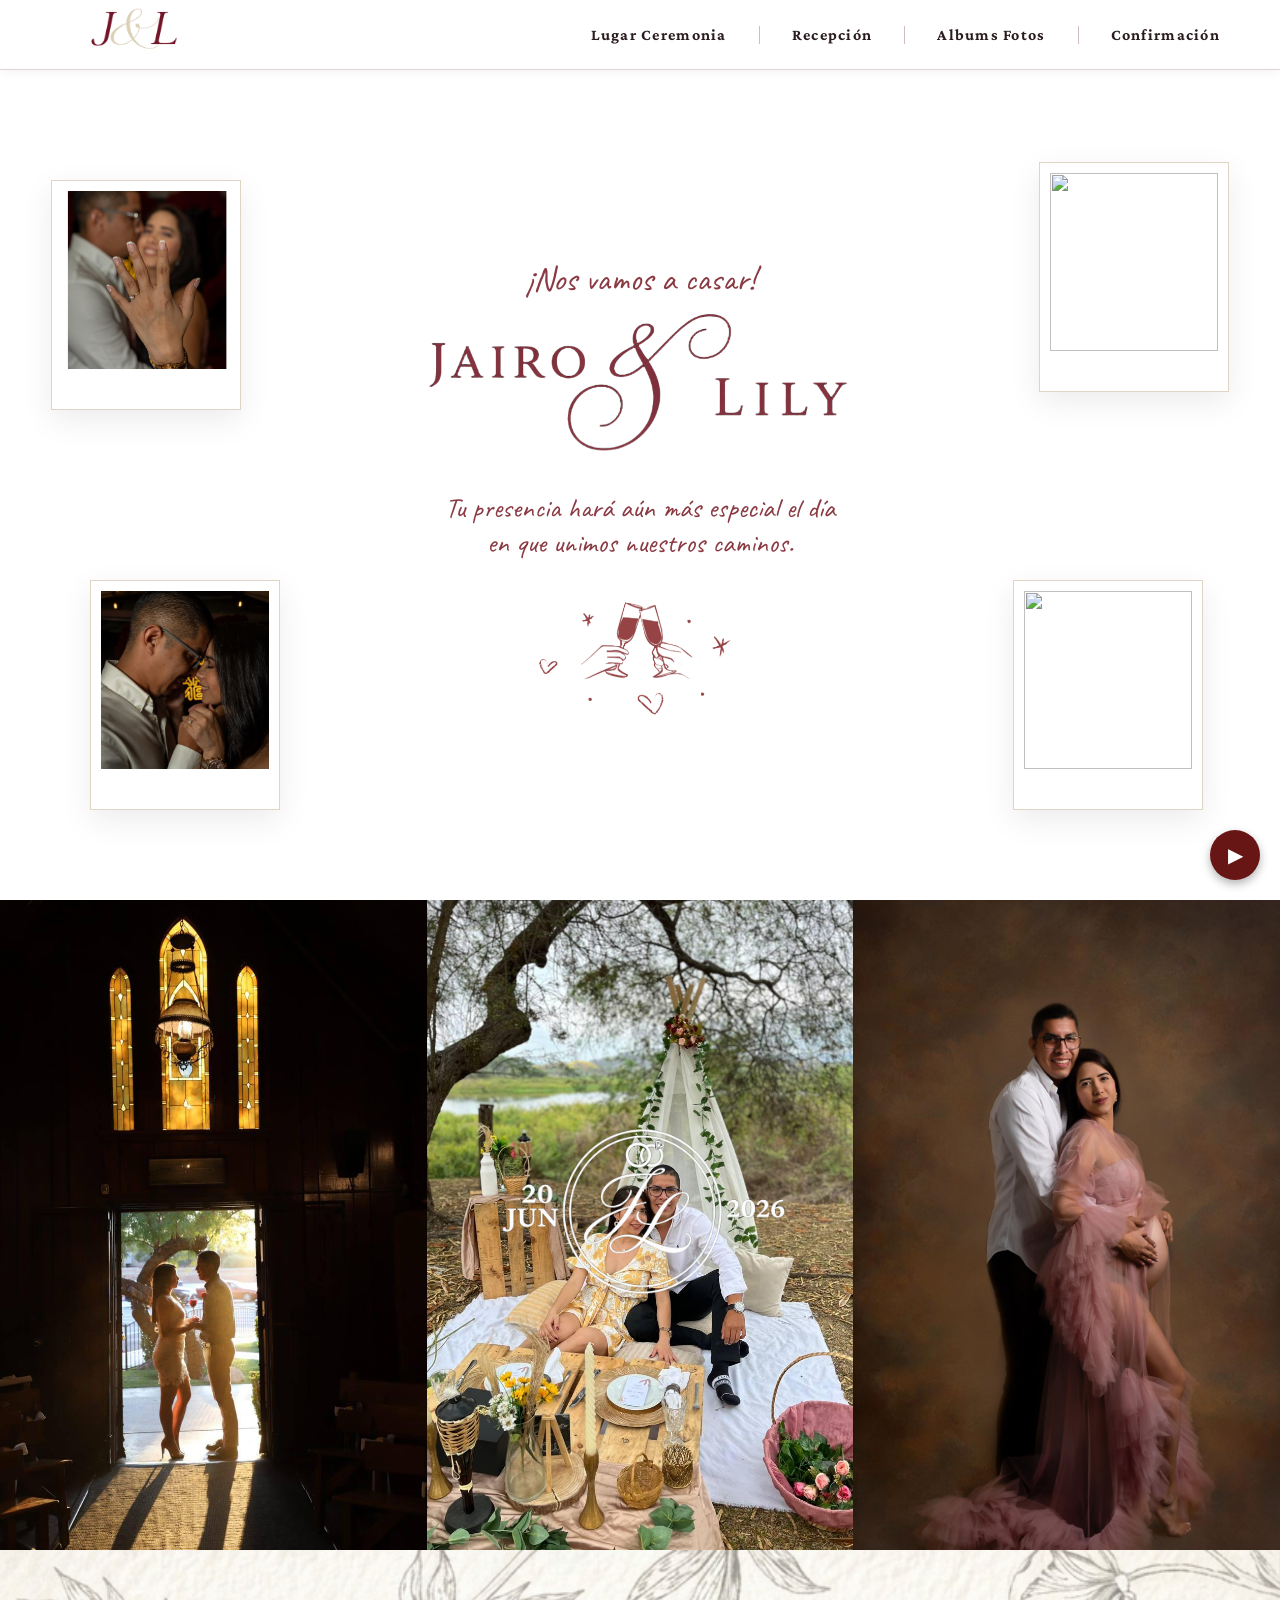
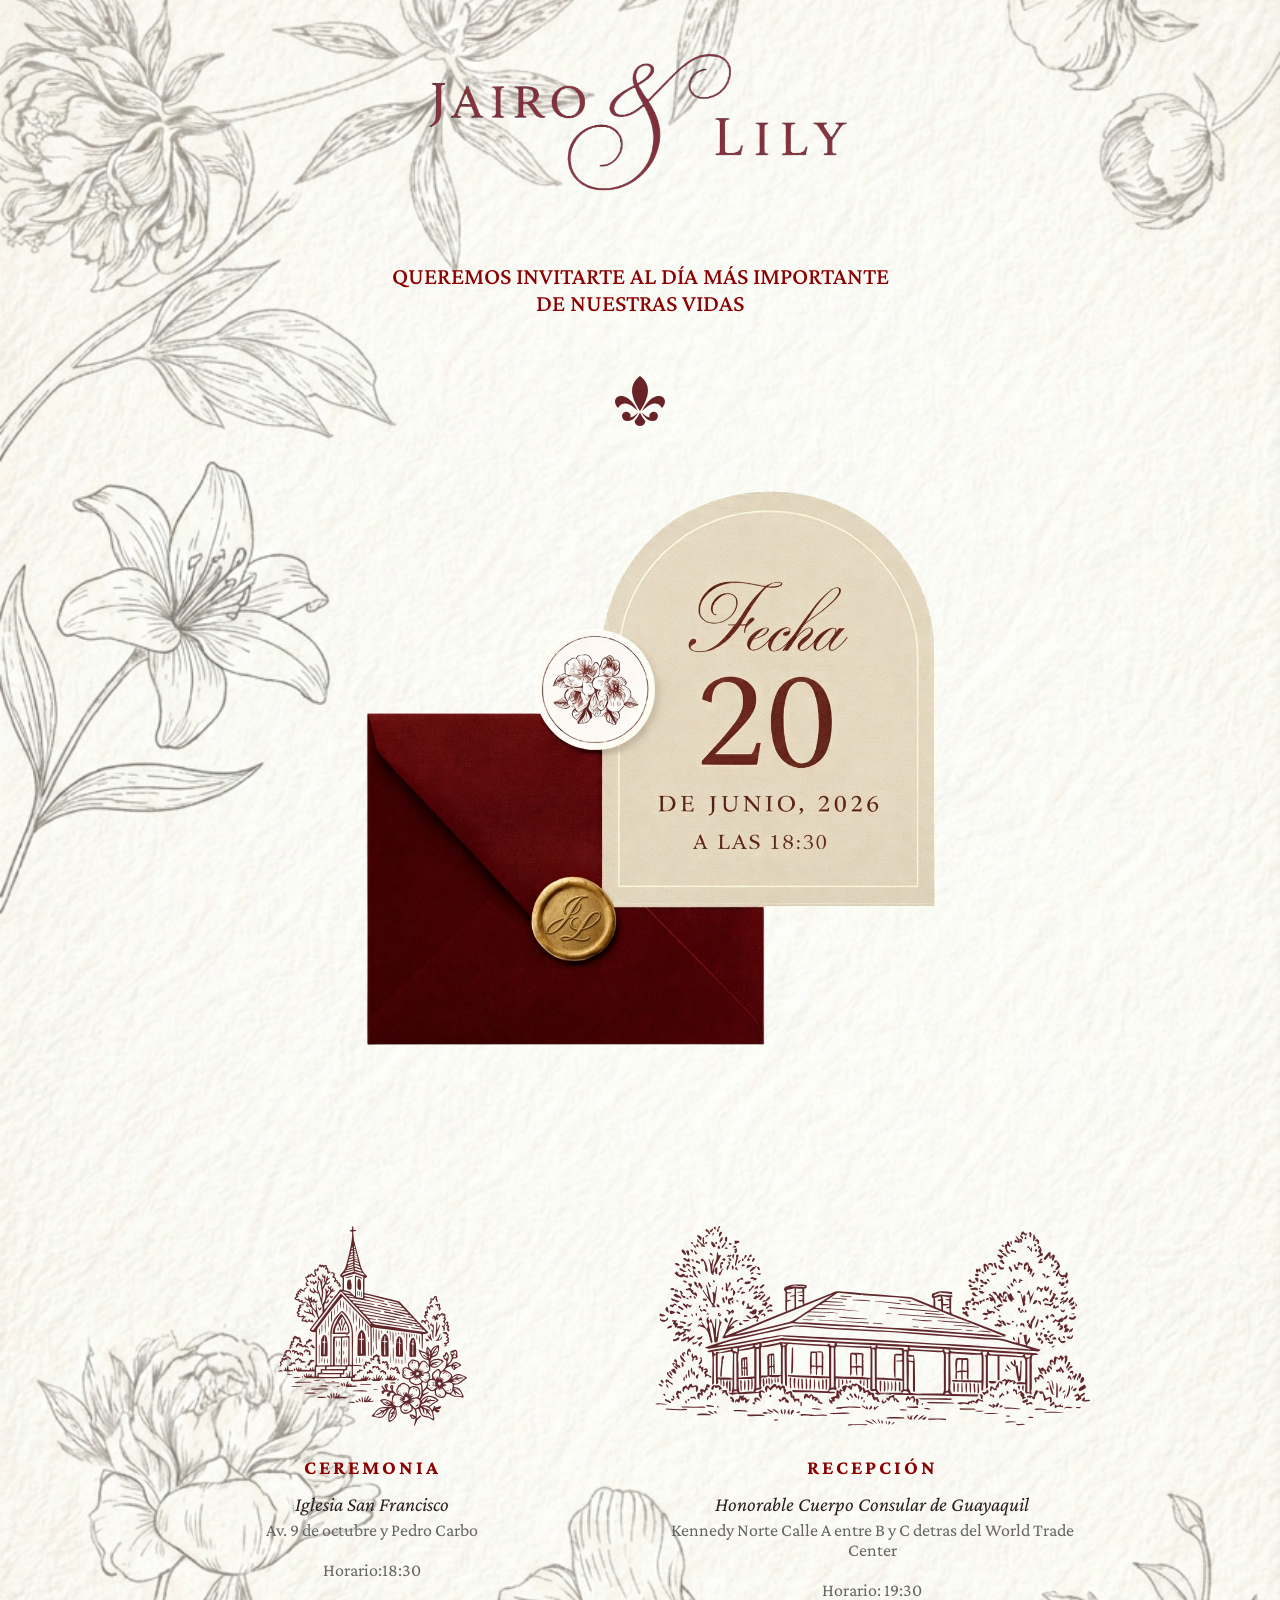
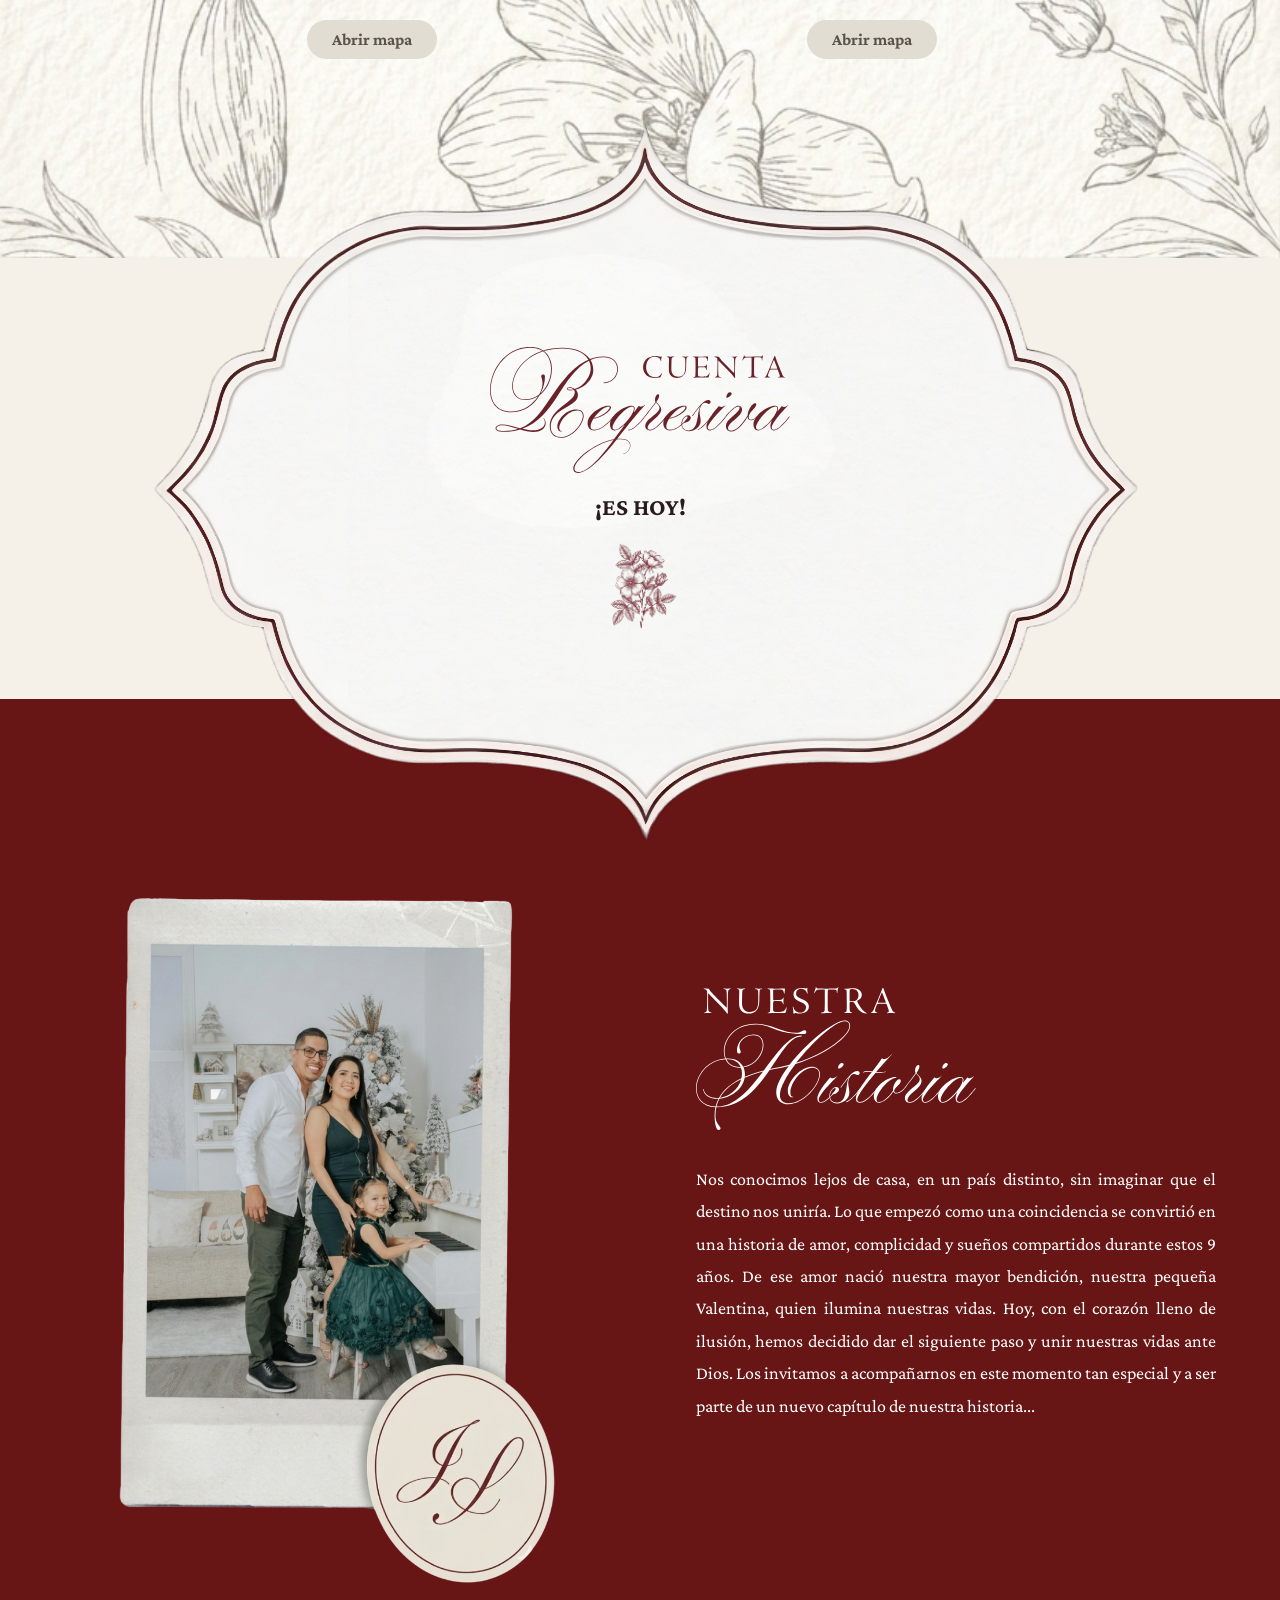
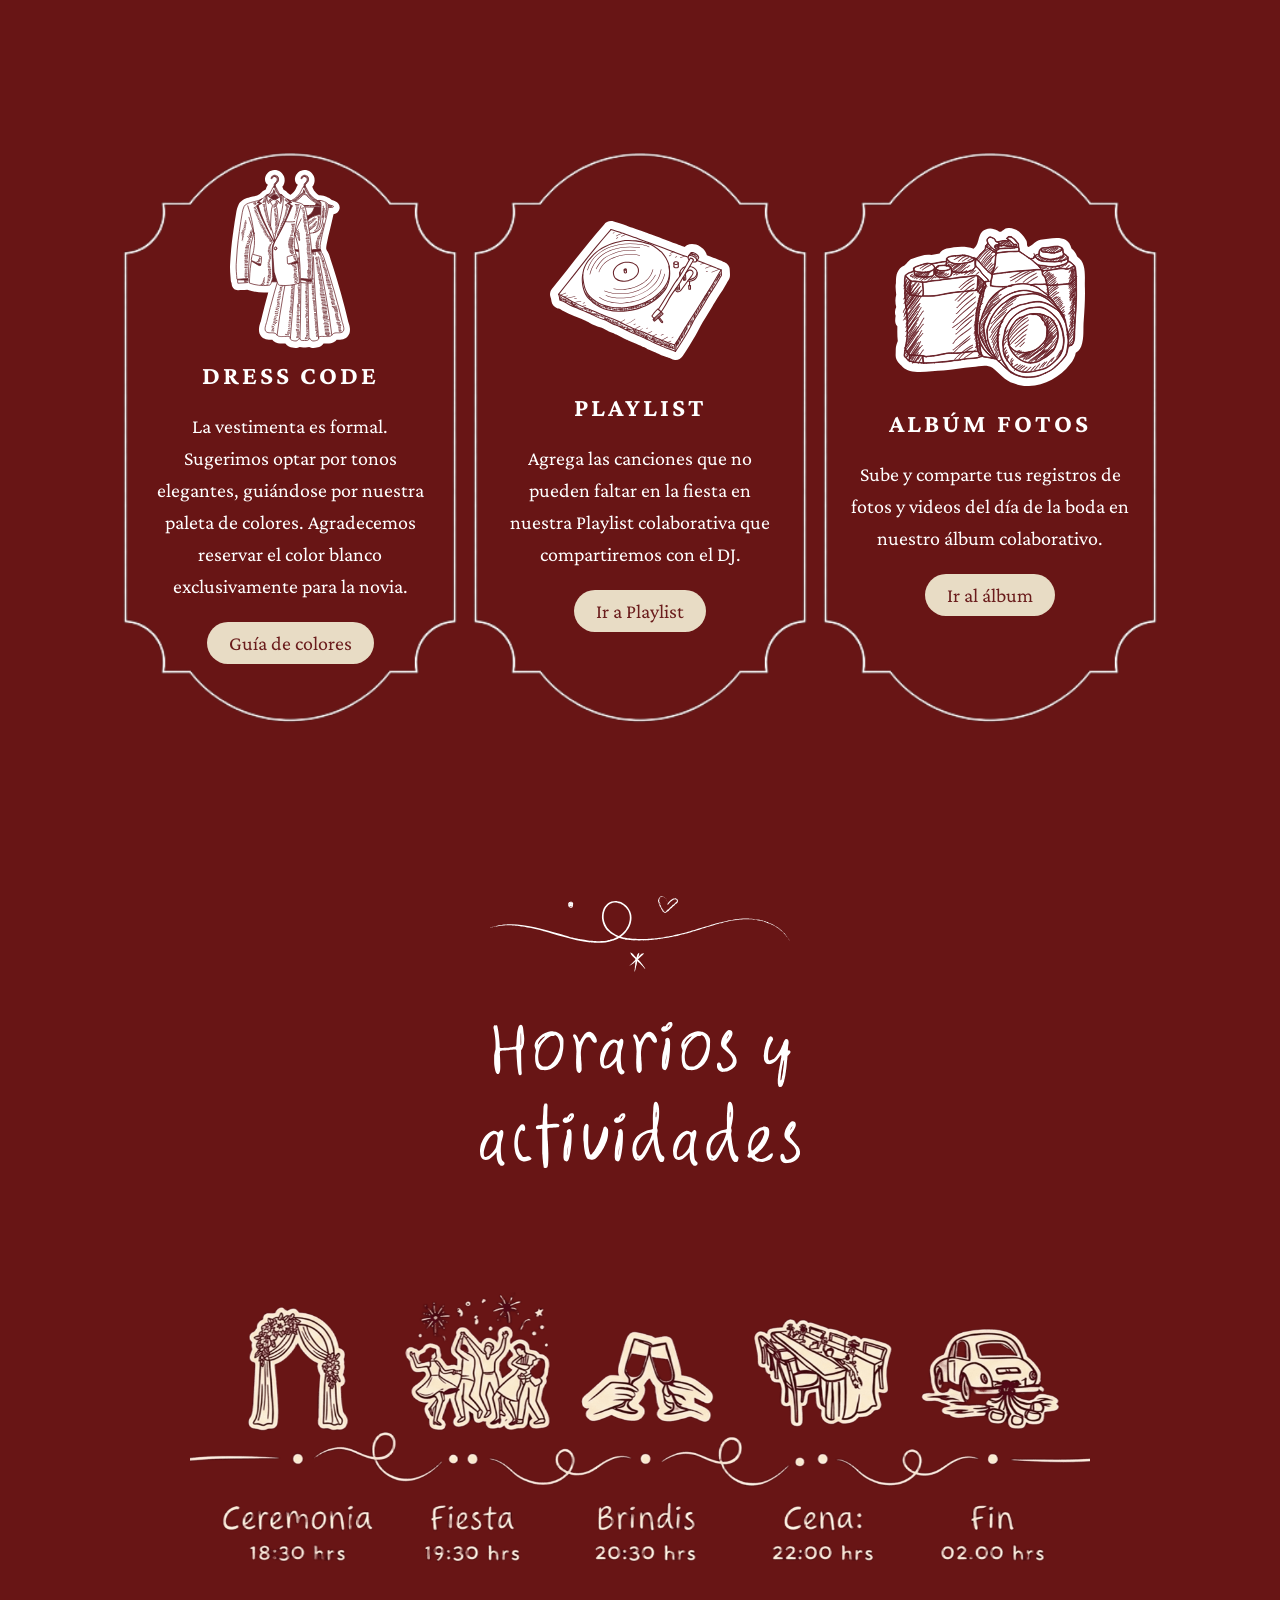
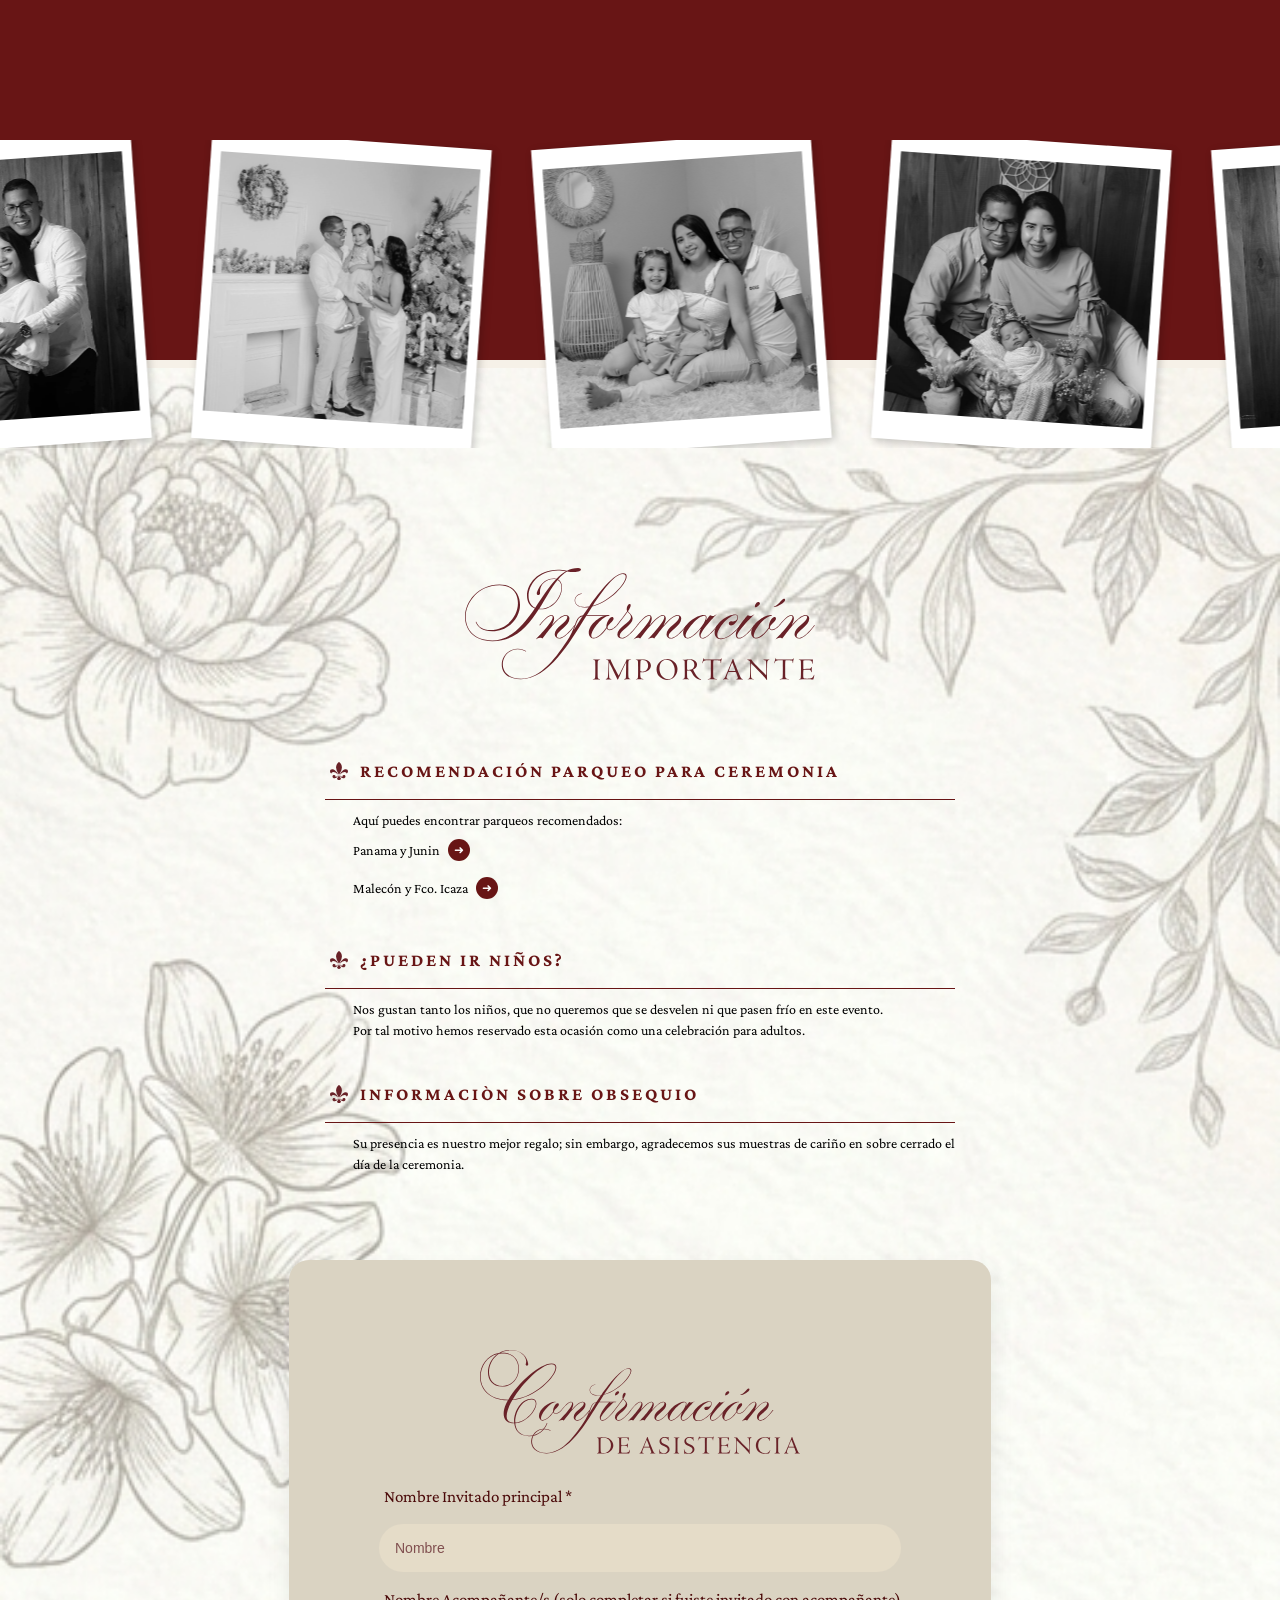
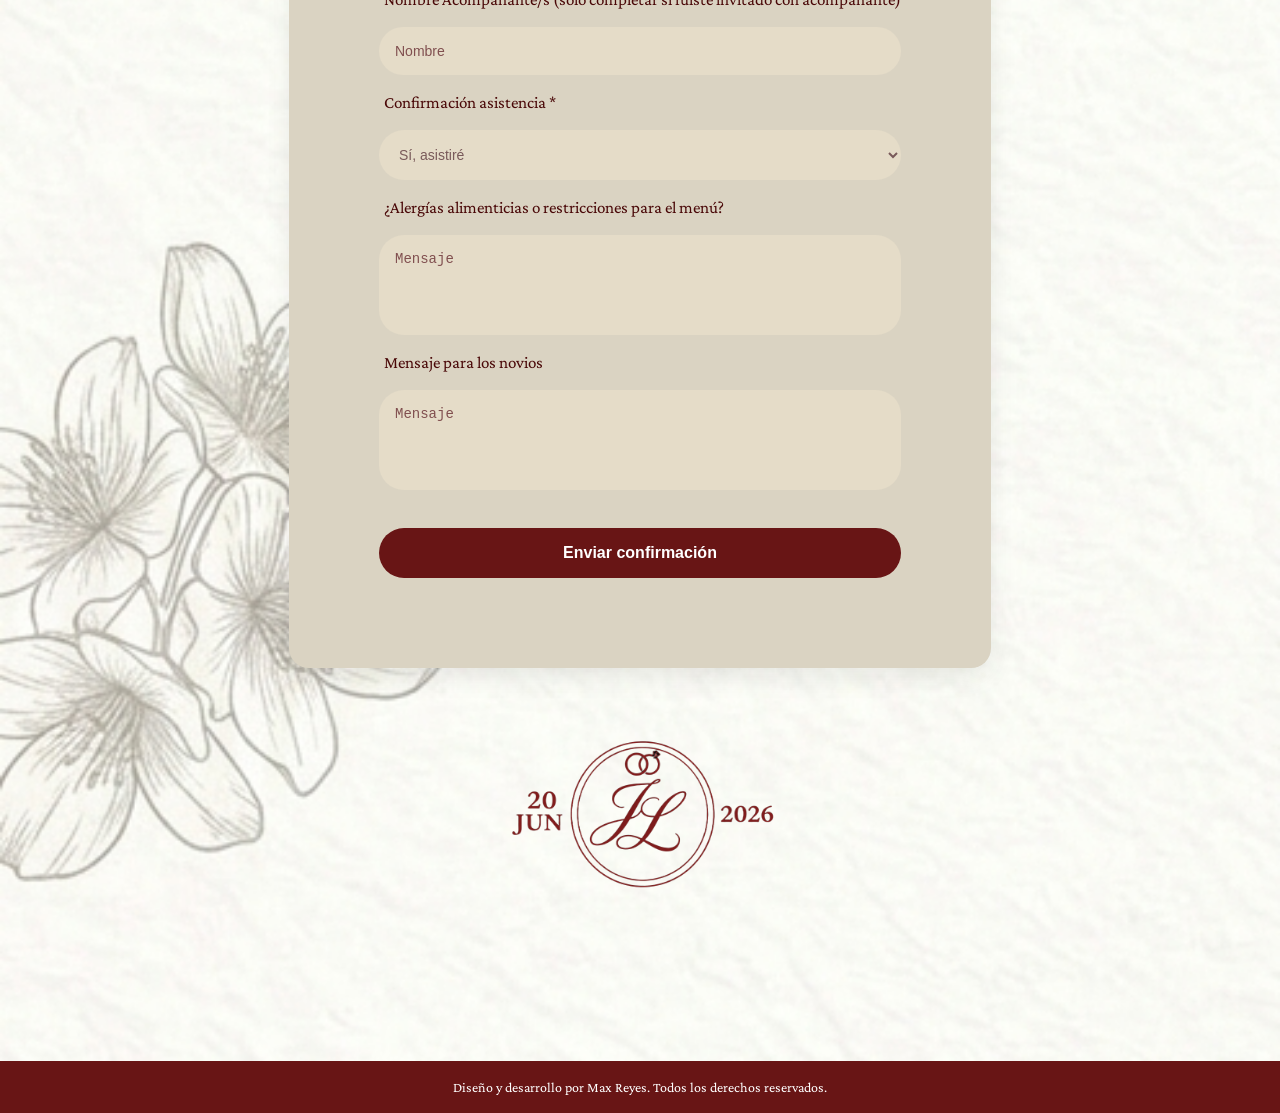
==== commit 203893d1: "Update Carta.html" ====
--- a/Carta.html
+++ b/Carta.html
@@ -1959,8 +1959,8 @@
   <p>Aquí puedes encontrar parqueos recomendados:</p>
 
   <p class="item-parqueo">
-    Ubapark: Pichincha y Luque
-    <a href="https://maps.app.goo.gl/ZApLKZXYB3vQBKb7A" target="_blank" class="btn-flecha">➜</a>
+    Panama y Junin
+    <a href="https://maps.app.goo.gl/fhnGaXM9HH6cuFbw7" target="_blank" class="btn-flecha">➜</a>
   </p>
 
 <br>
@@ -1969,10 +1969,7 @@
     <a href="https://maps.google.com/?q=Malecon+y+Francisco+Icaza+Guayaquil" target="_blank" class="btn-flecha">➜</a>
   </p>
   <br>
-  <p class="item-parqueo">
-    San Francisco Parqueo Privado
-    <a href="https://maps.app.goo.gl/wNjGN7SU7wpQMbBp6" target="_blank" class="btn-flecha">➜</a>
-  </p>
+
 </div>
     </div>
 
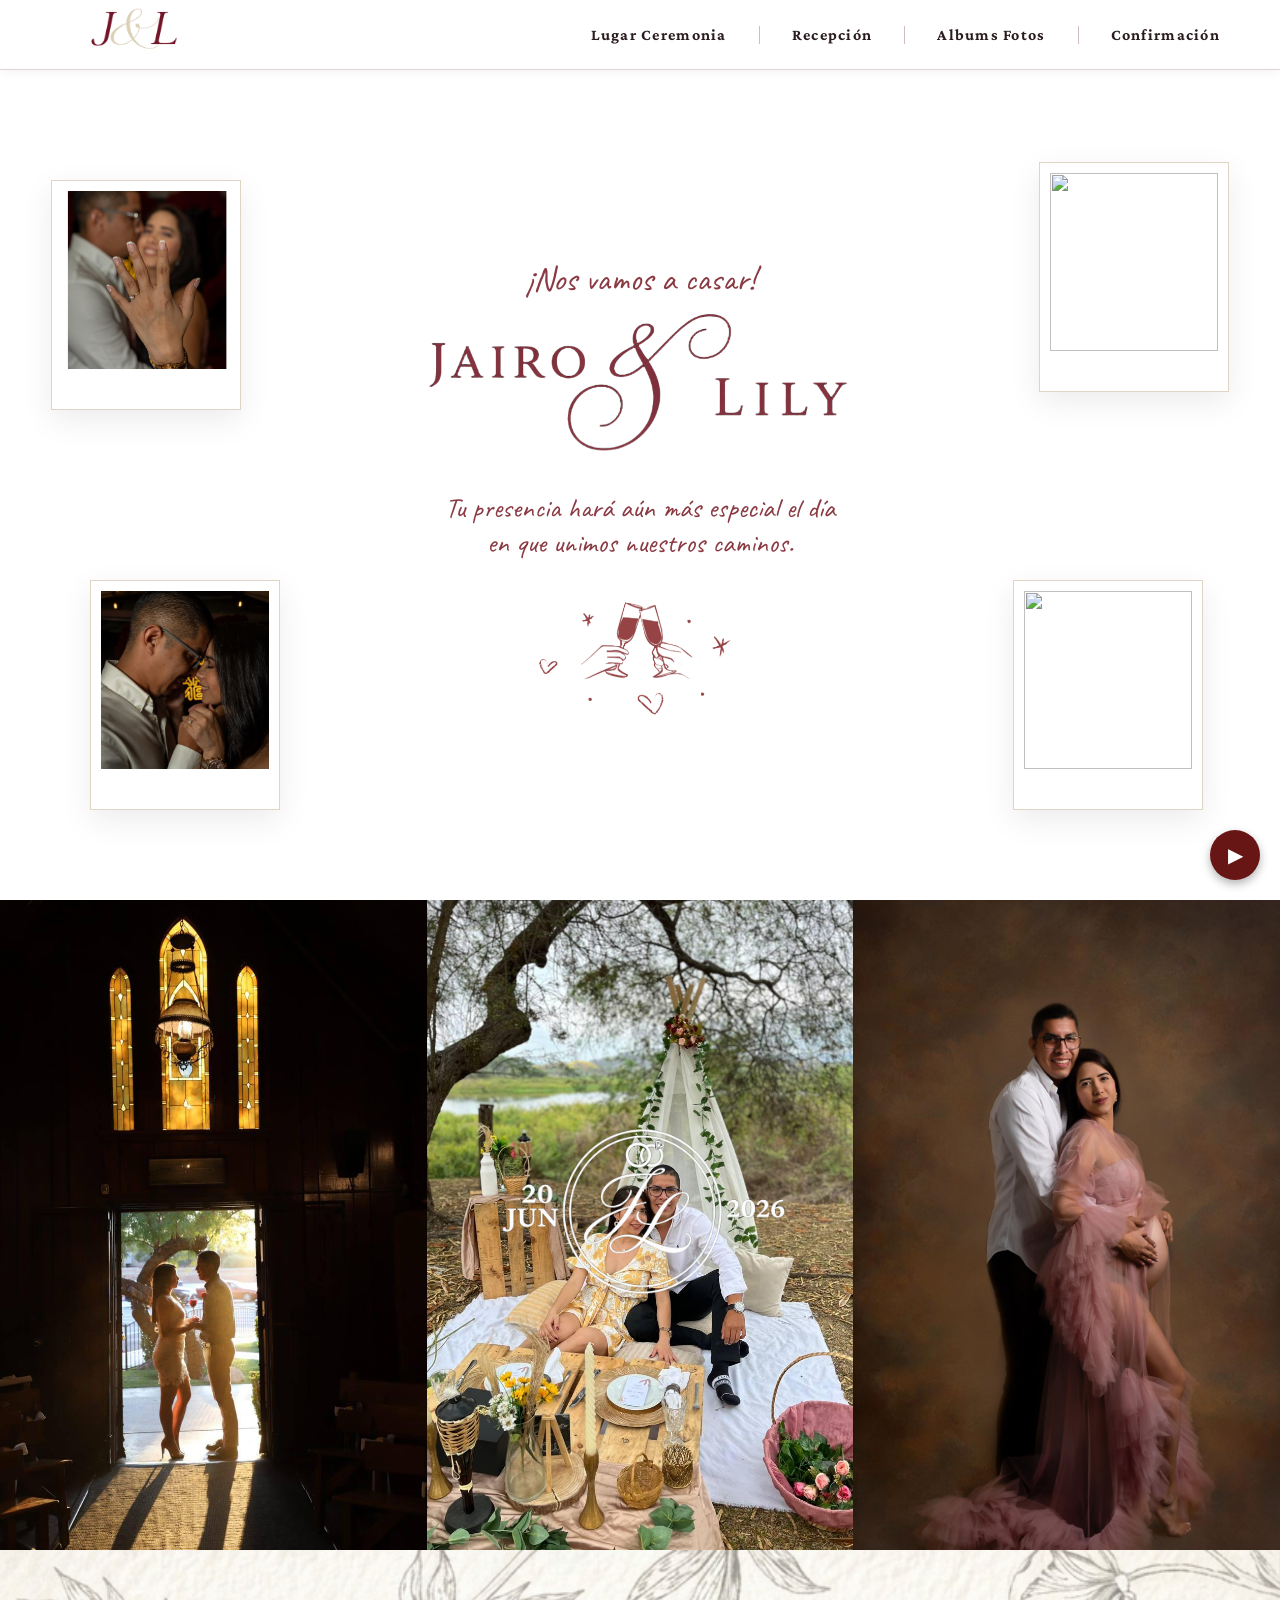
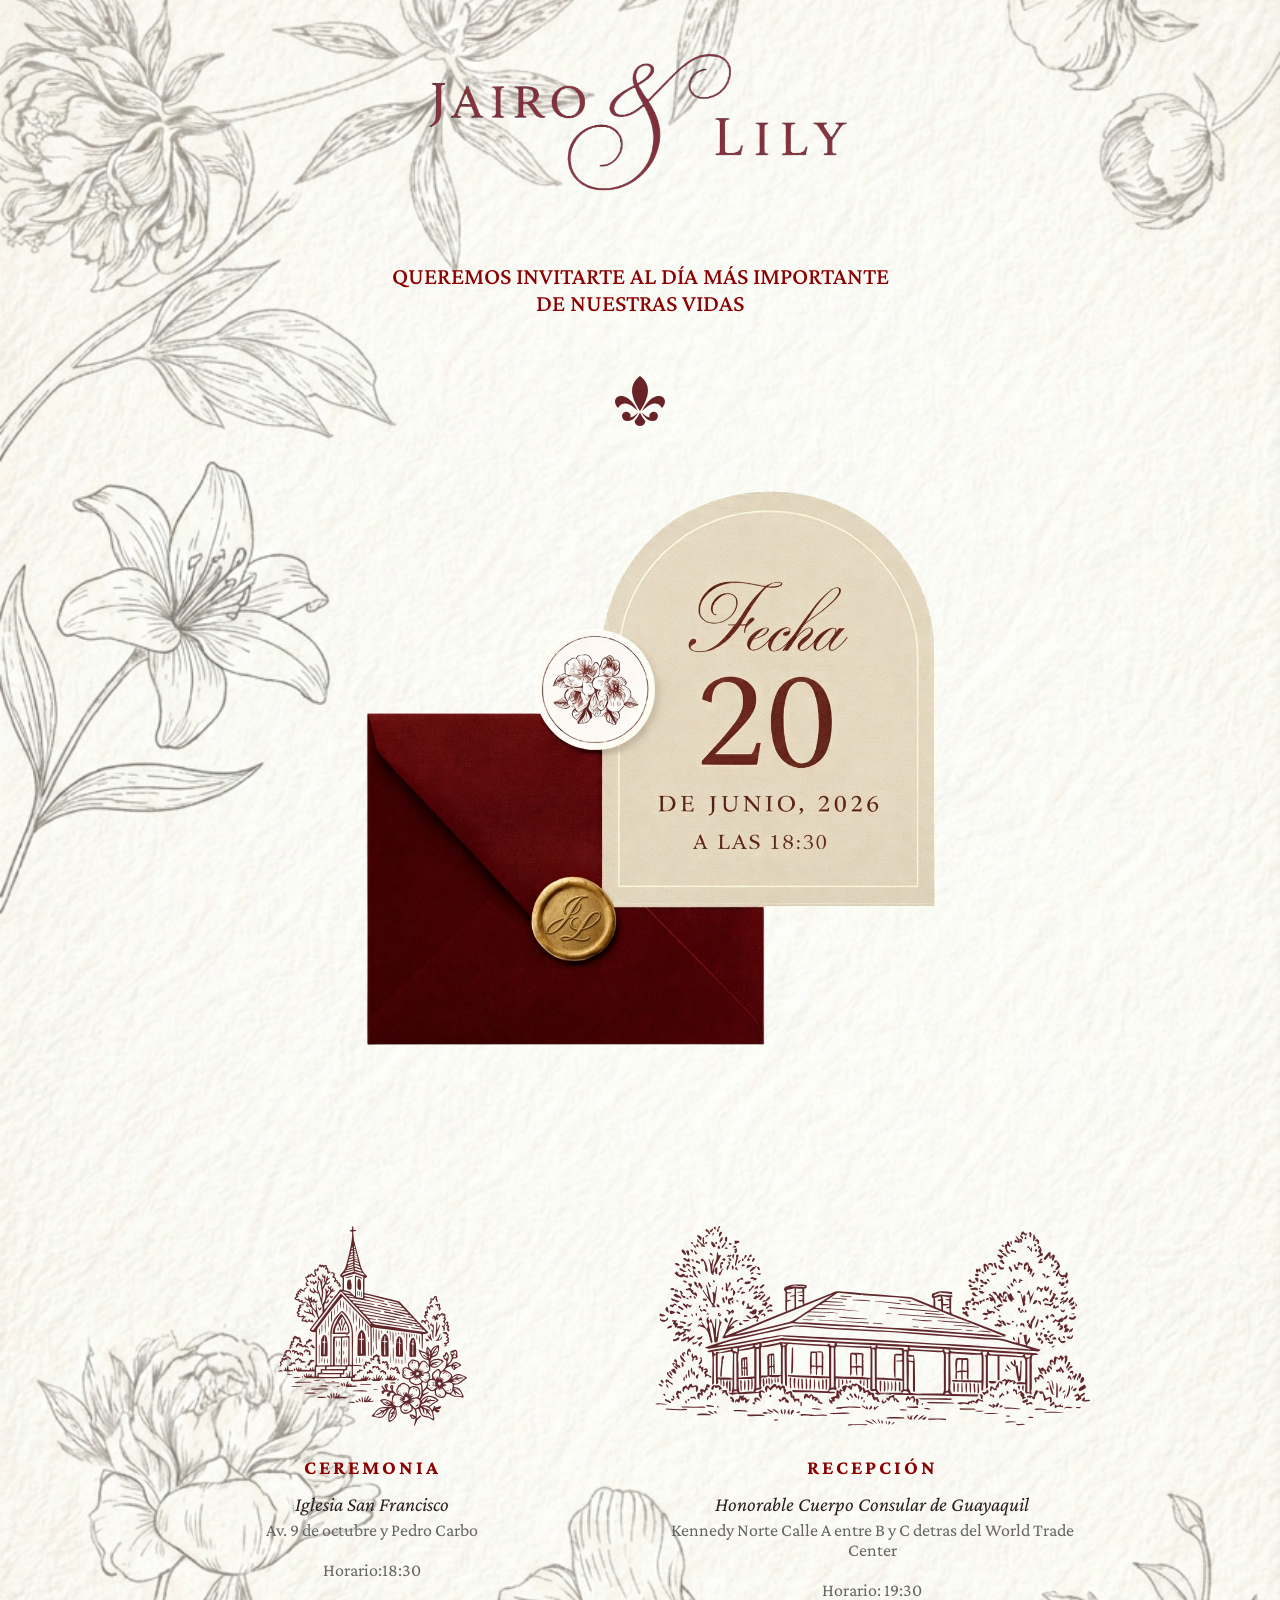
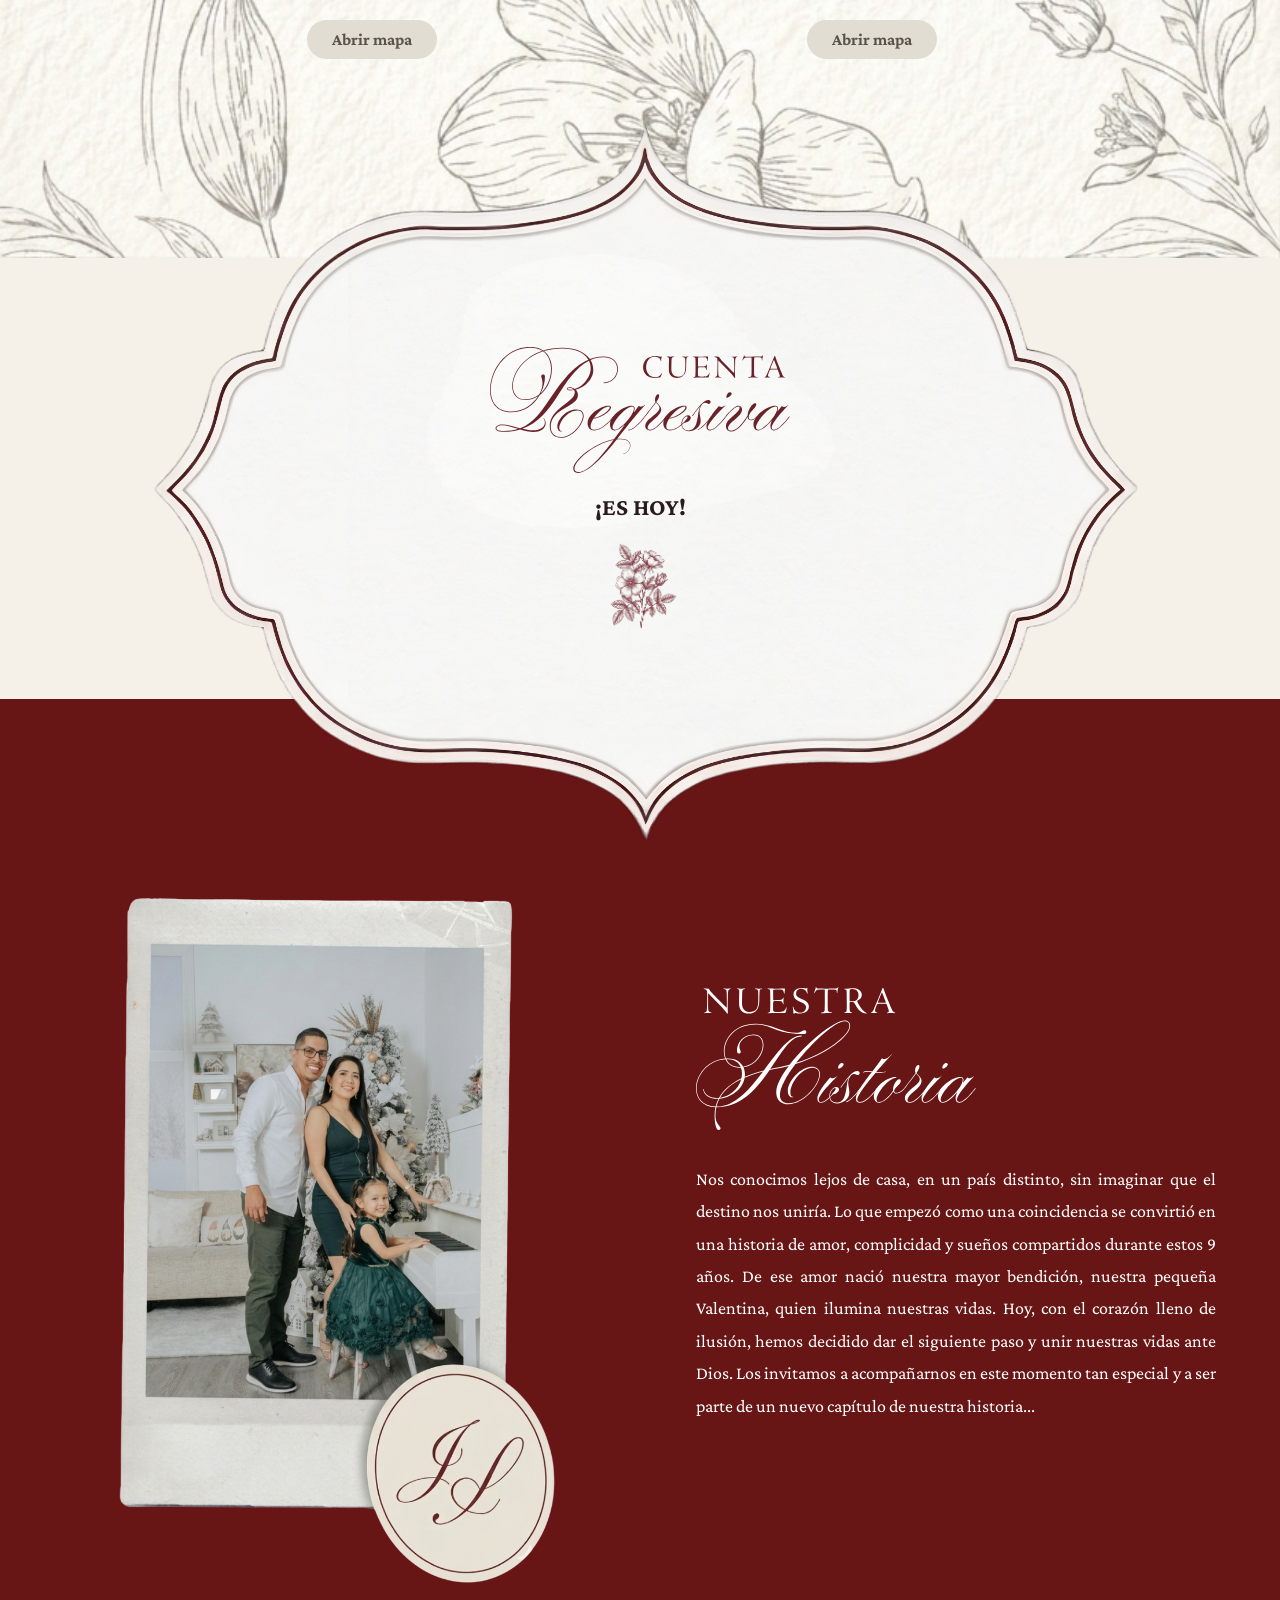
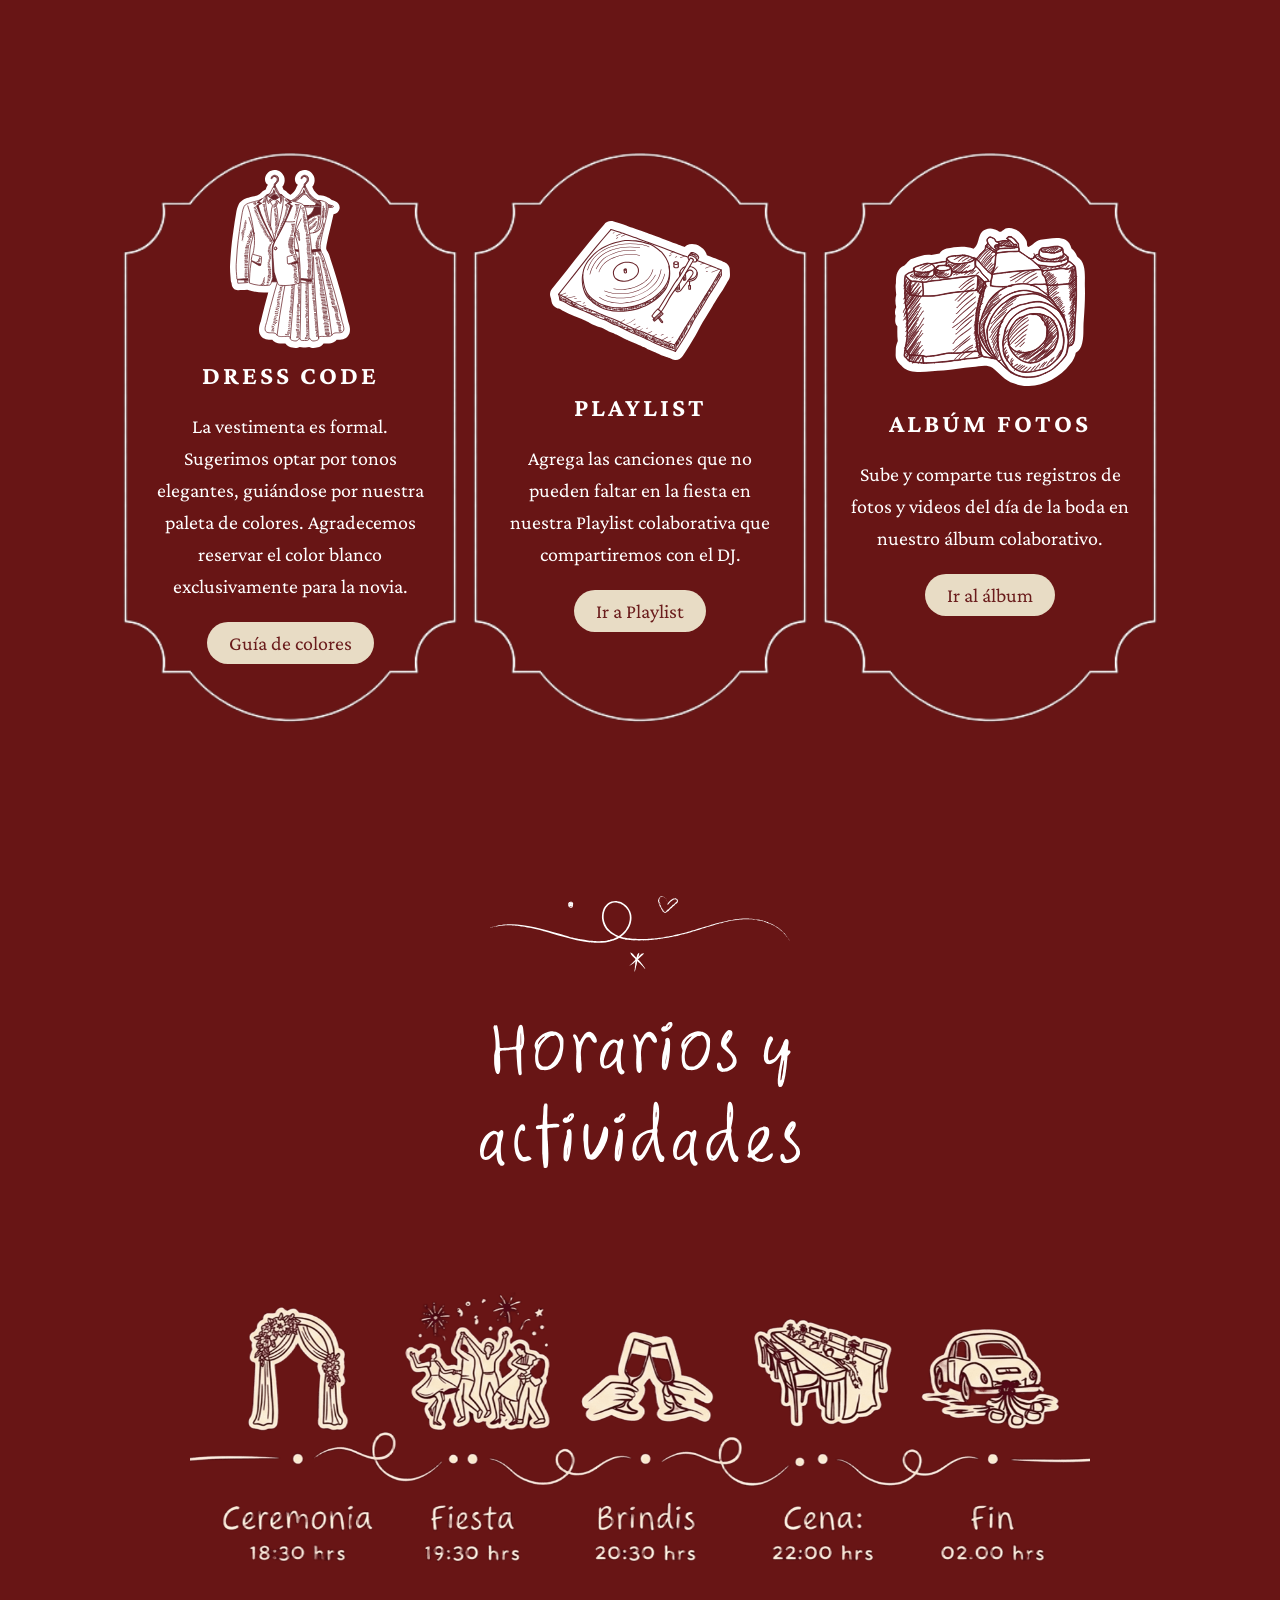
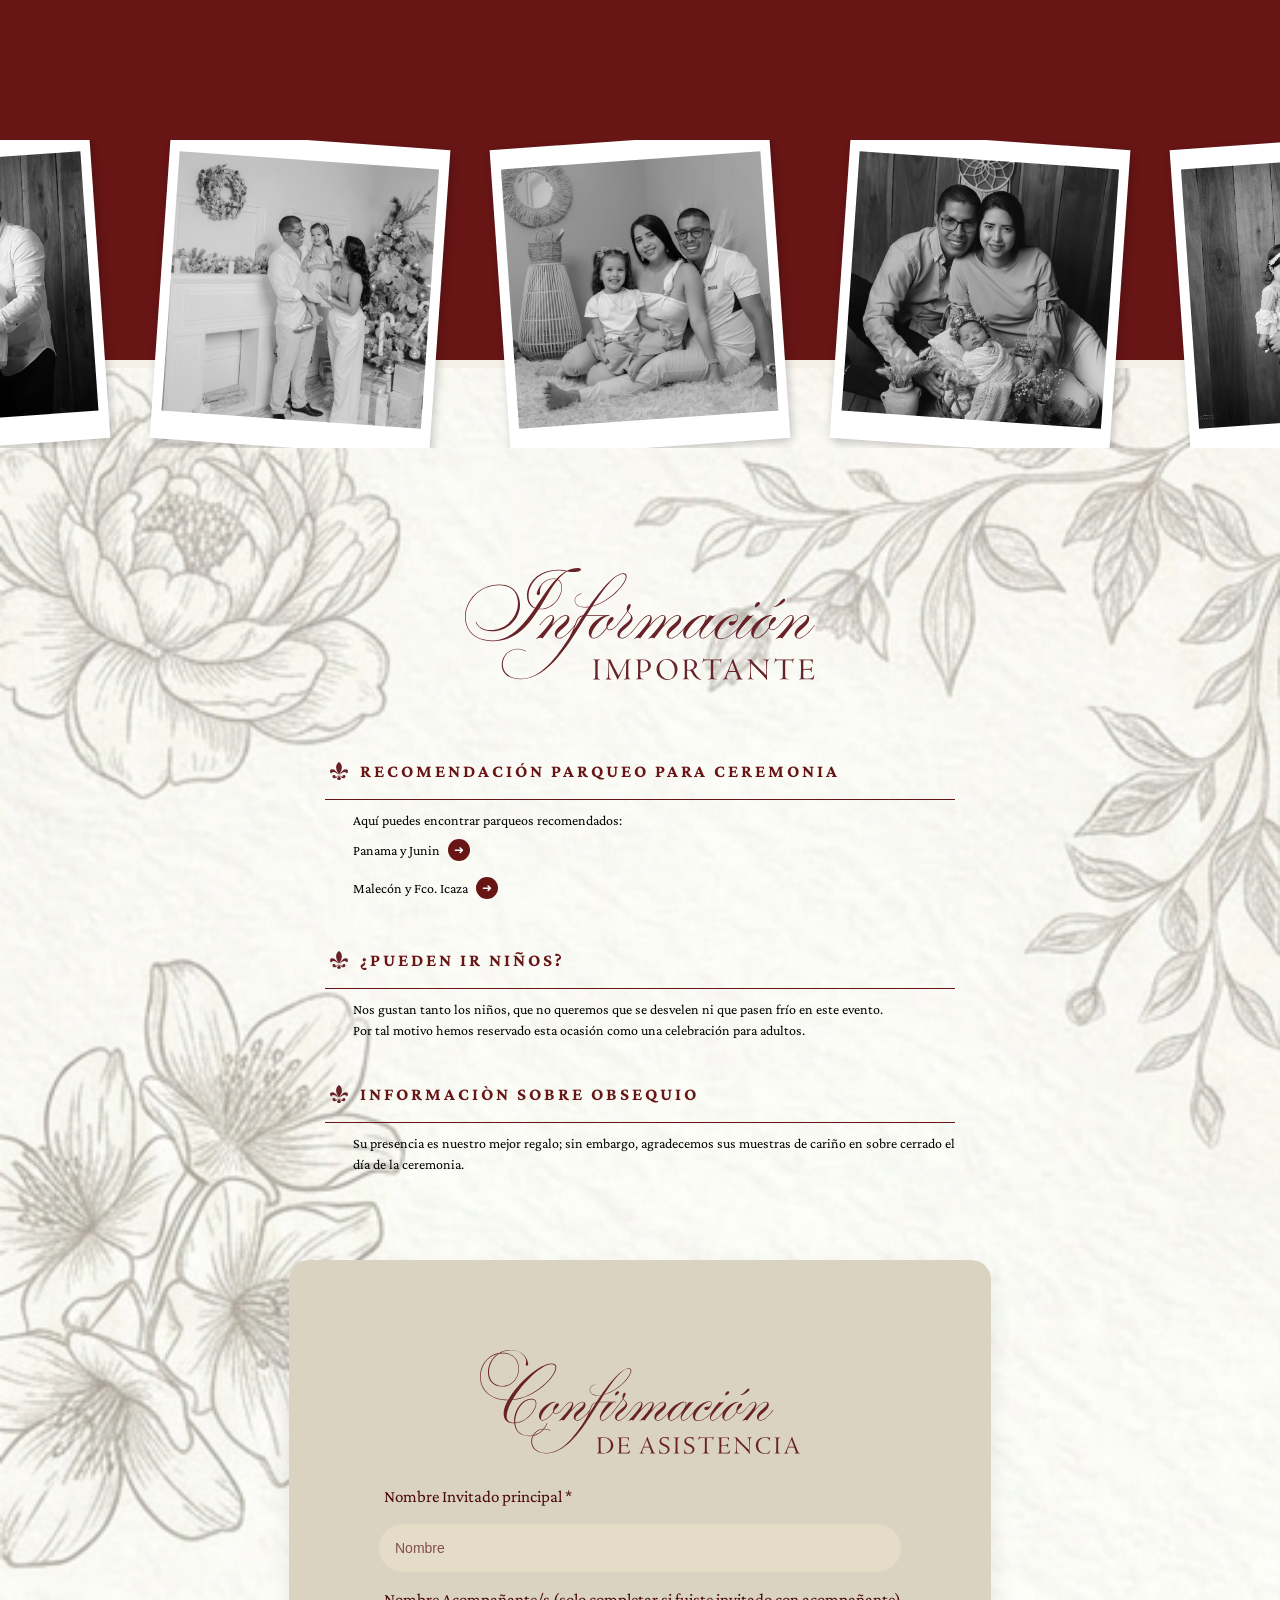
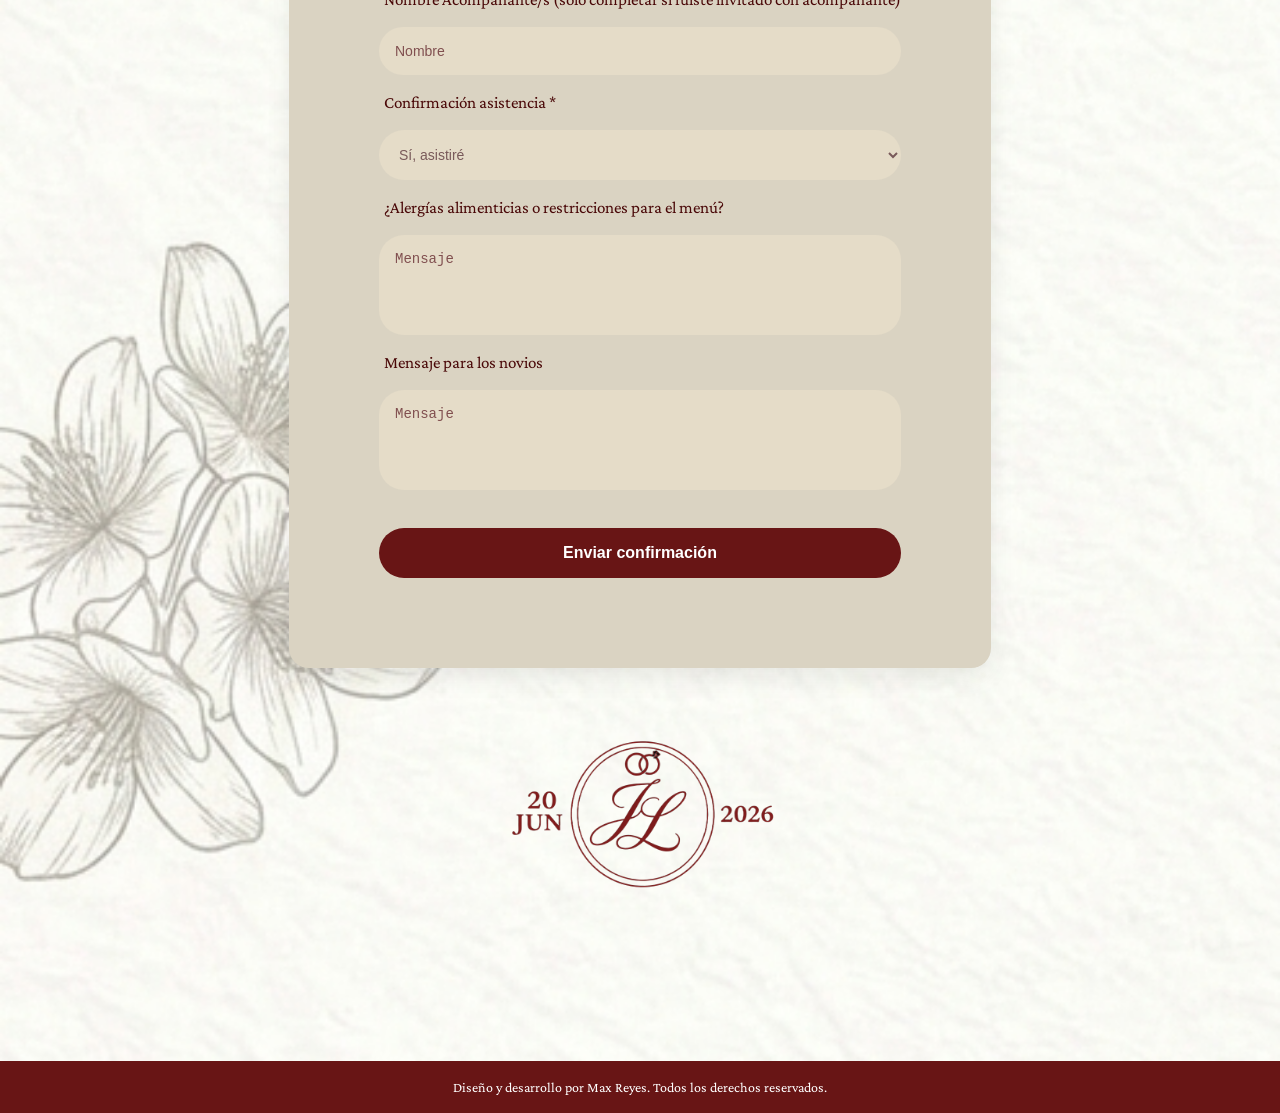
==== commit 4a01803f: "Update Carta.html" ====
--- a/Carta.html
+++ b/Carta.html
@@ -1862,7 +1862,7 @@
                     que compartiremos con el DJ.
                     </p>
 
-                    <a href="https://open.spotify.com/playlist/7a7yaG6ApMZL0KFAgaisWY?si=bv5Q8kYvQsOH827GpFGgqw&pt=c9a712d0299cd0ec85d31f95c16f71e1&pi=0_zVE06BSBGxD" target="_blank" class="boton-card">Ir a Playlist</a>
+                    <a href="https://open.spotify.com/playlist/7a7yaG6ApMZL0KFAgaisWY?si=EKLEoJeSQGiS3mLvAgrwDQ&pt=852ef221ec1466e396fc0d15806a5ba2&pi=q39F1GB_Q8aMa" target="_blank" class="boton-card">Ir a Playlist</a>
                 </div>
             </div>
 
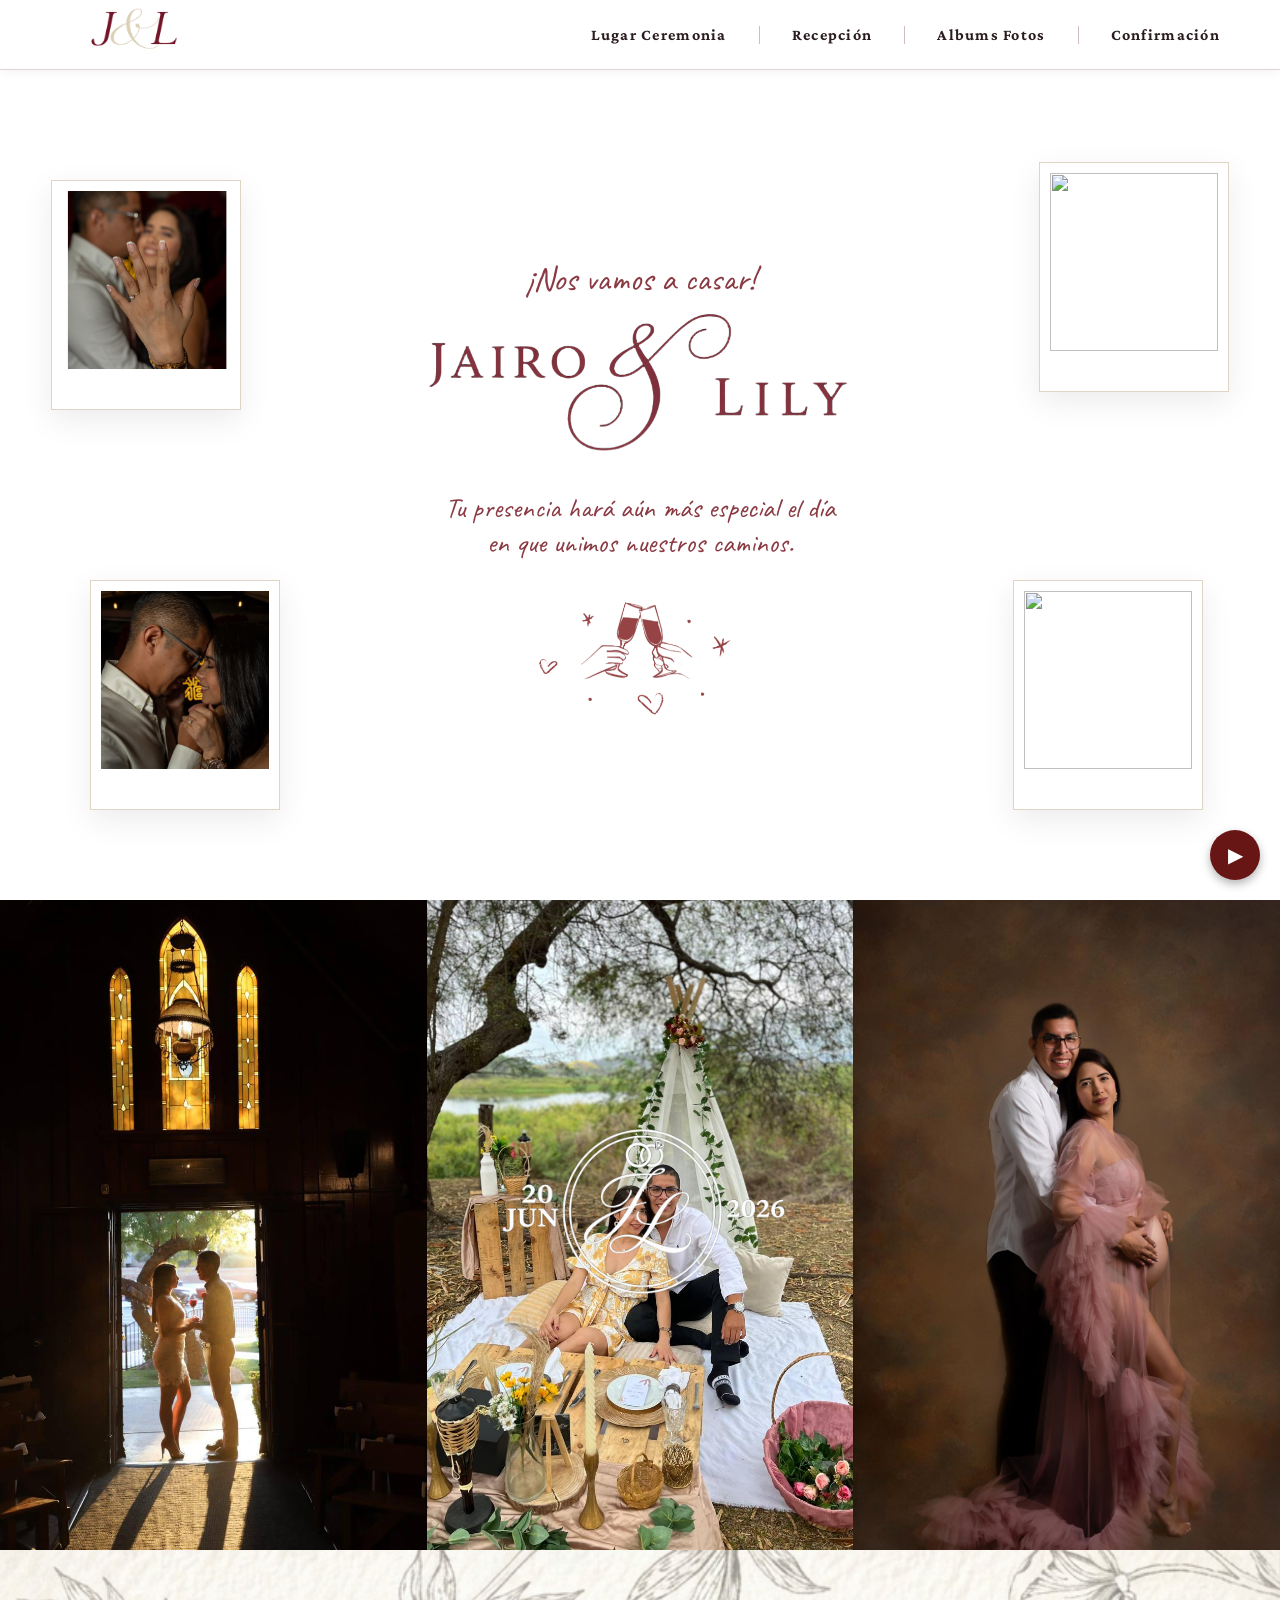
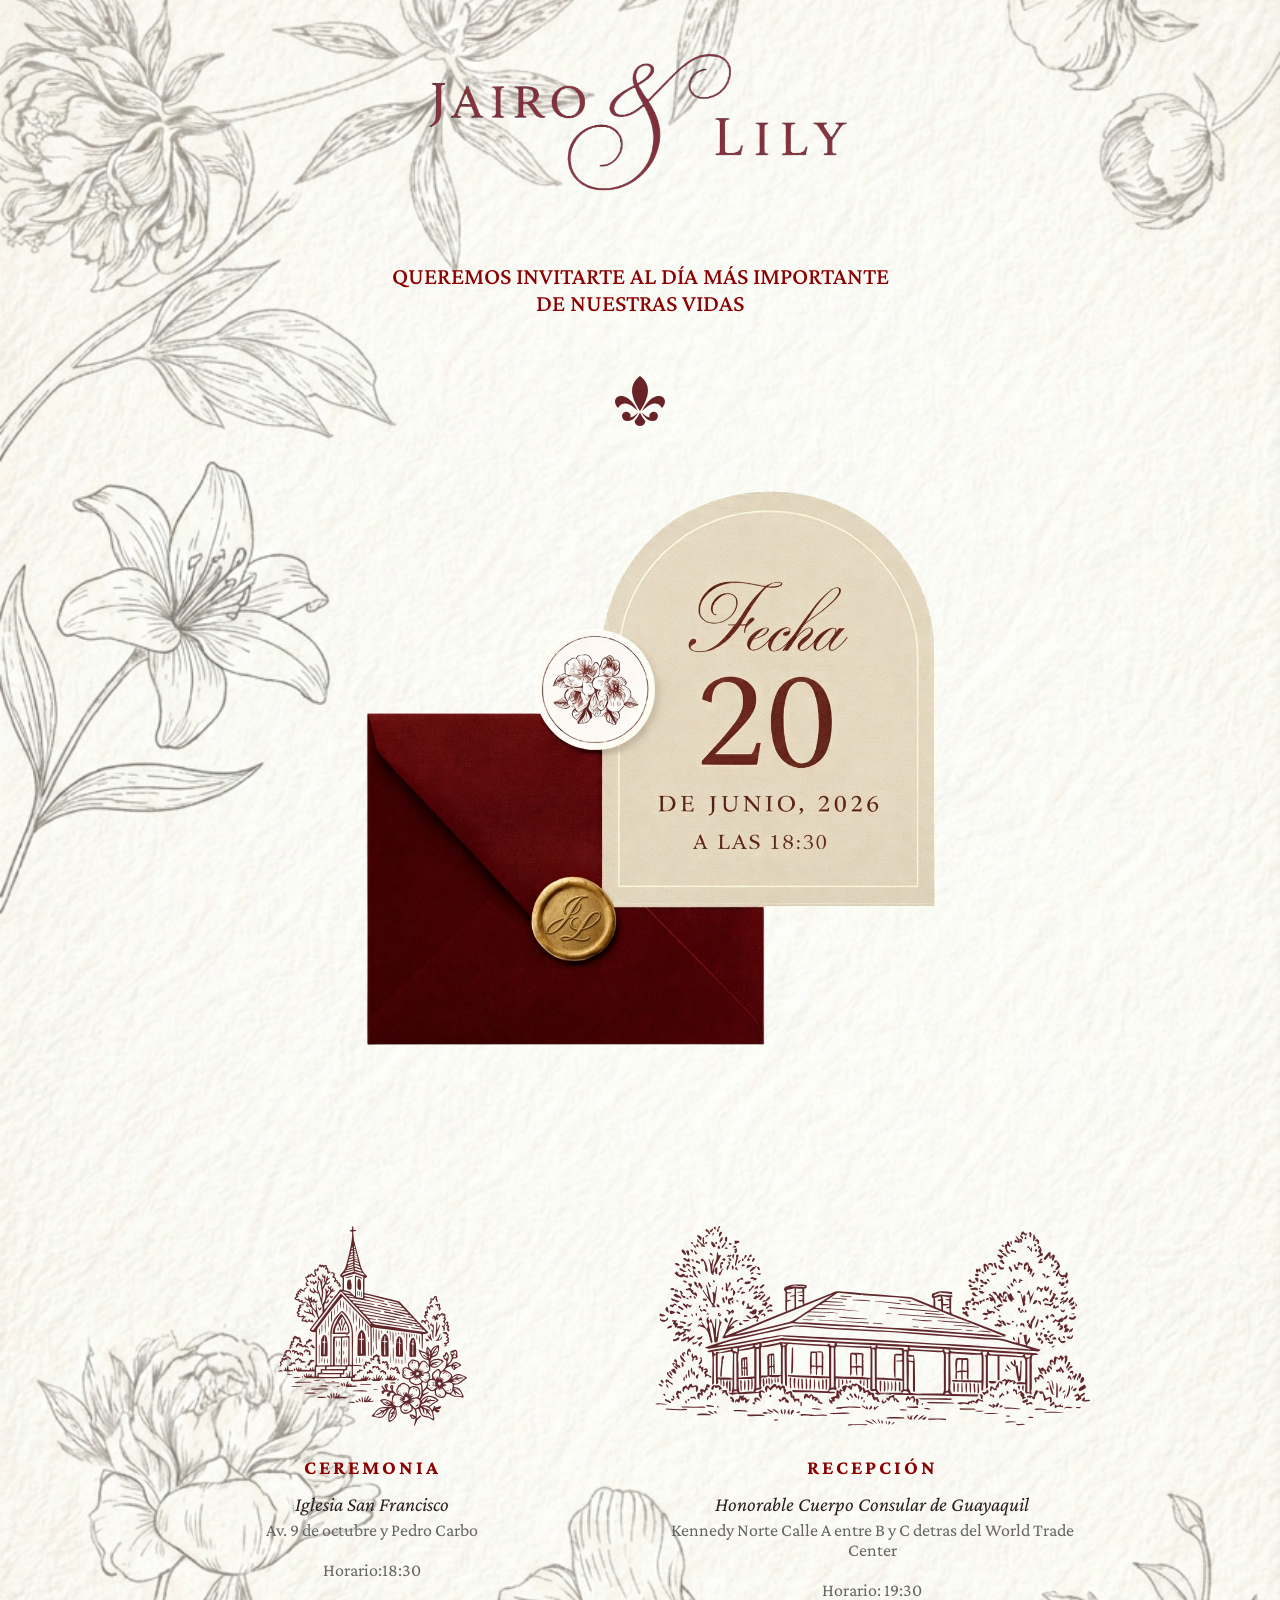
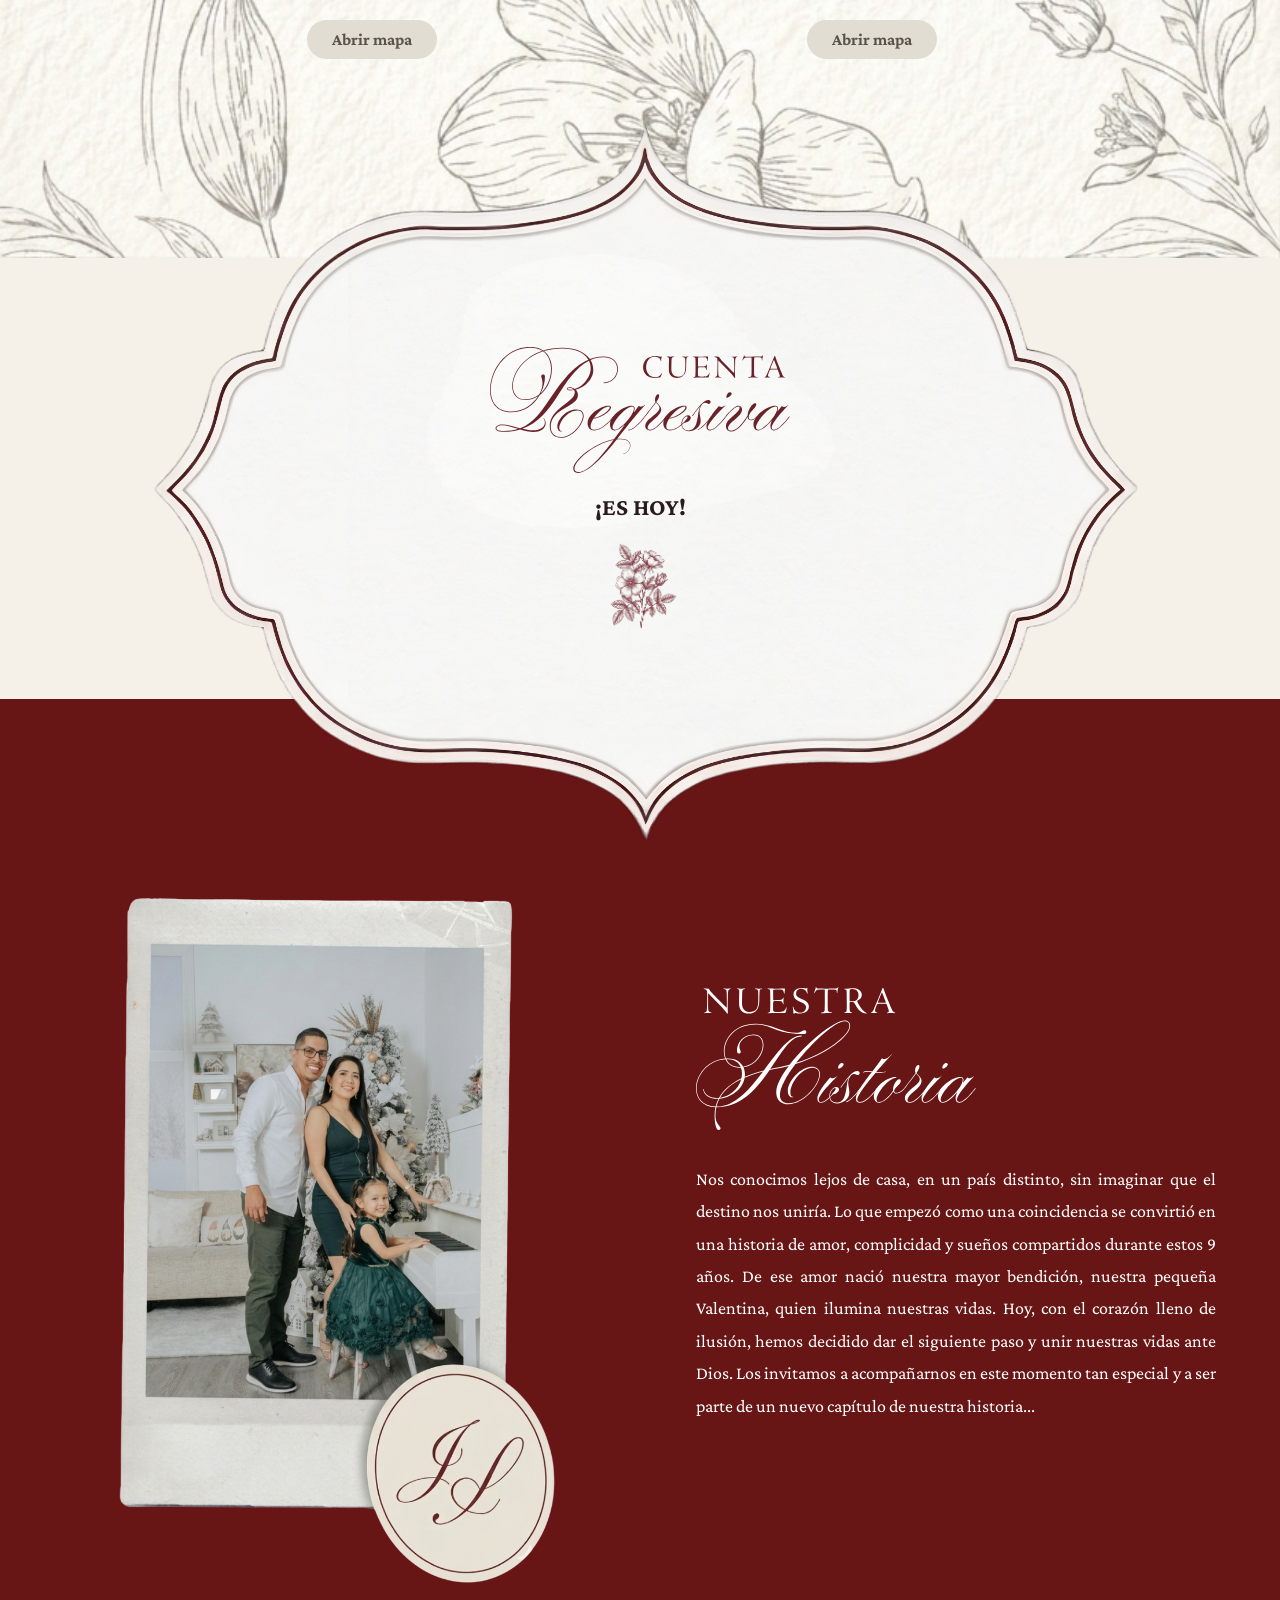
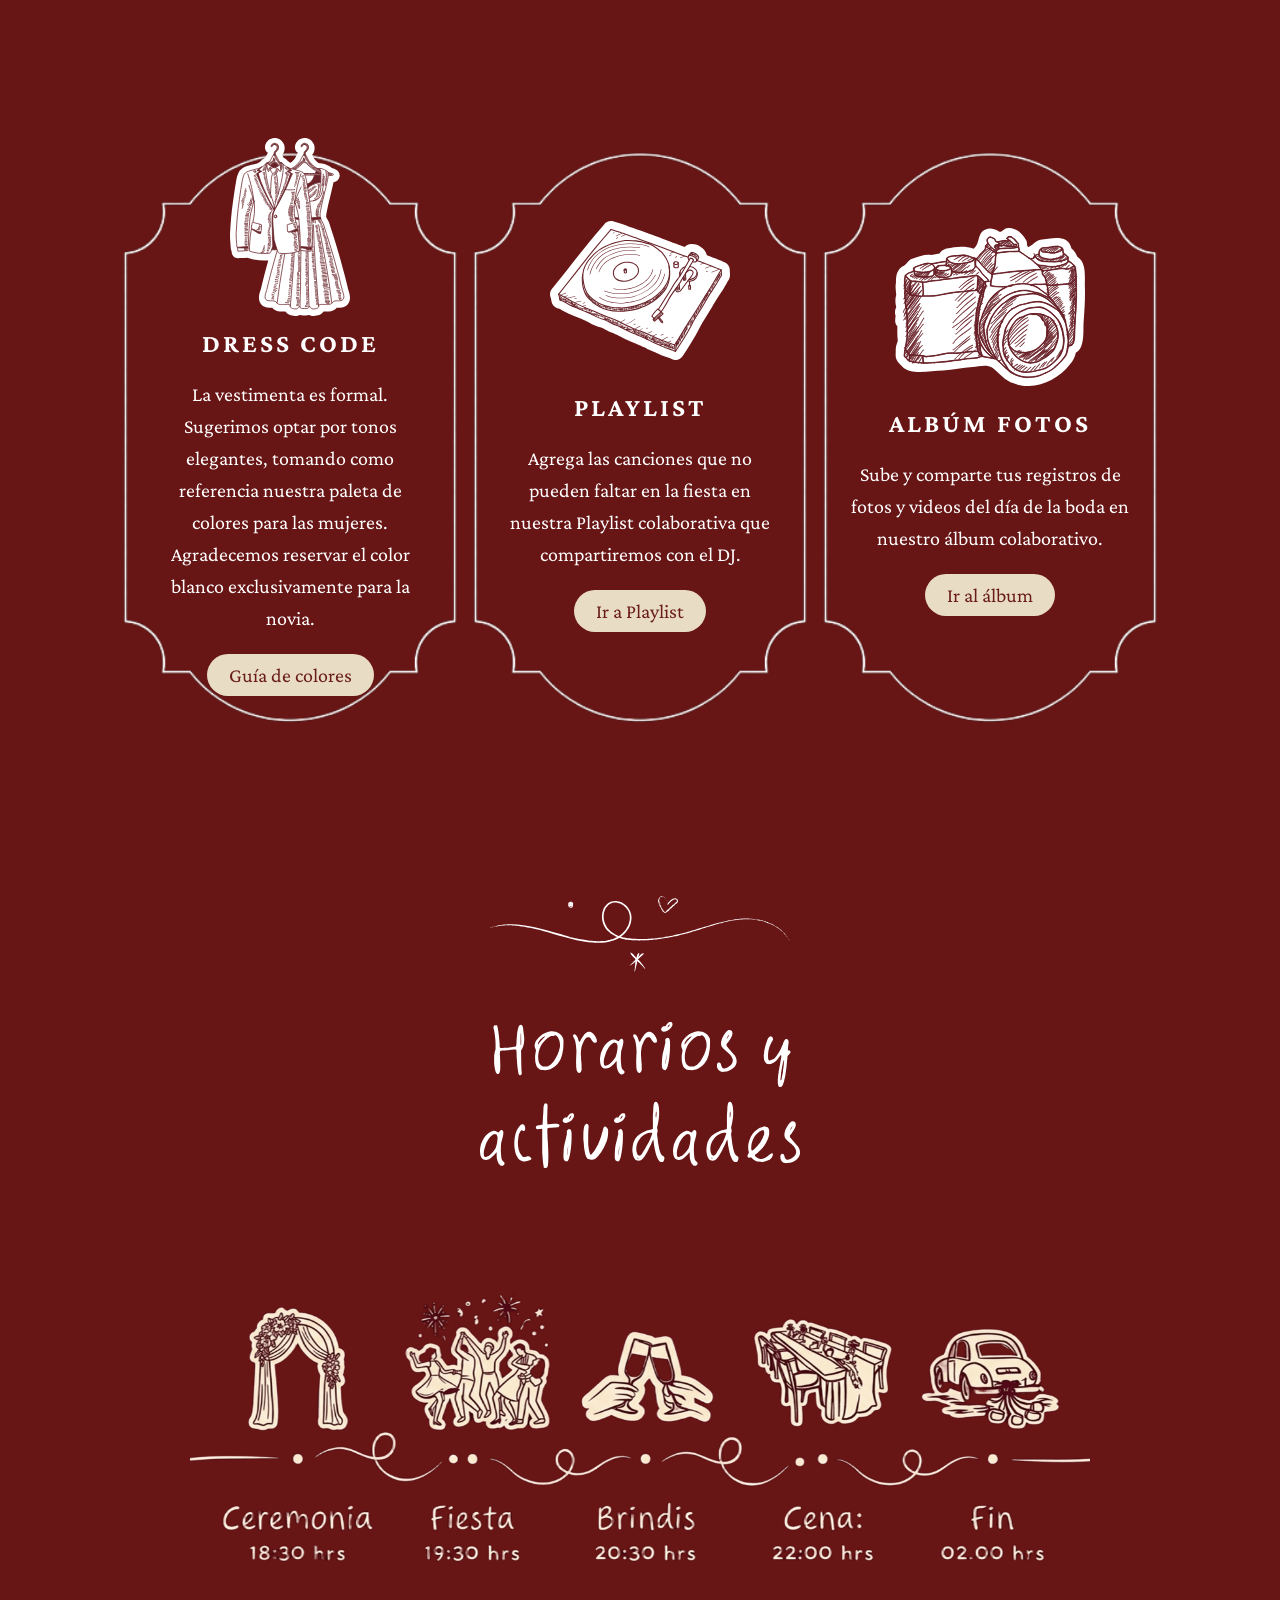
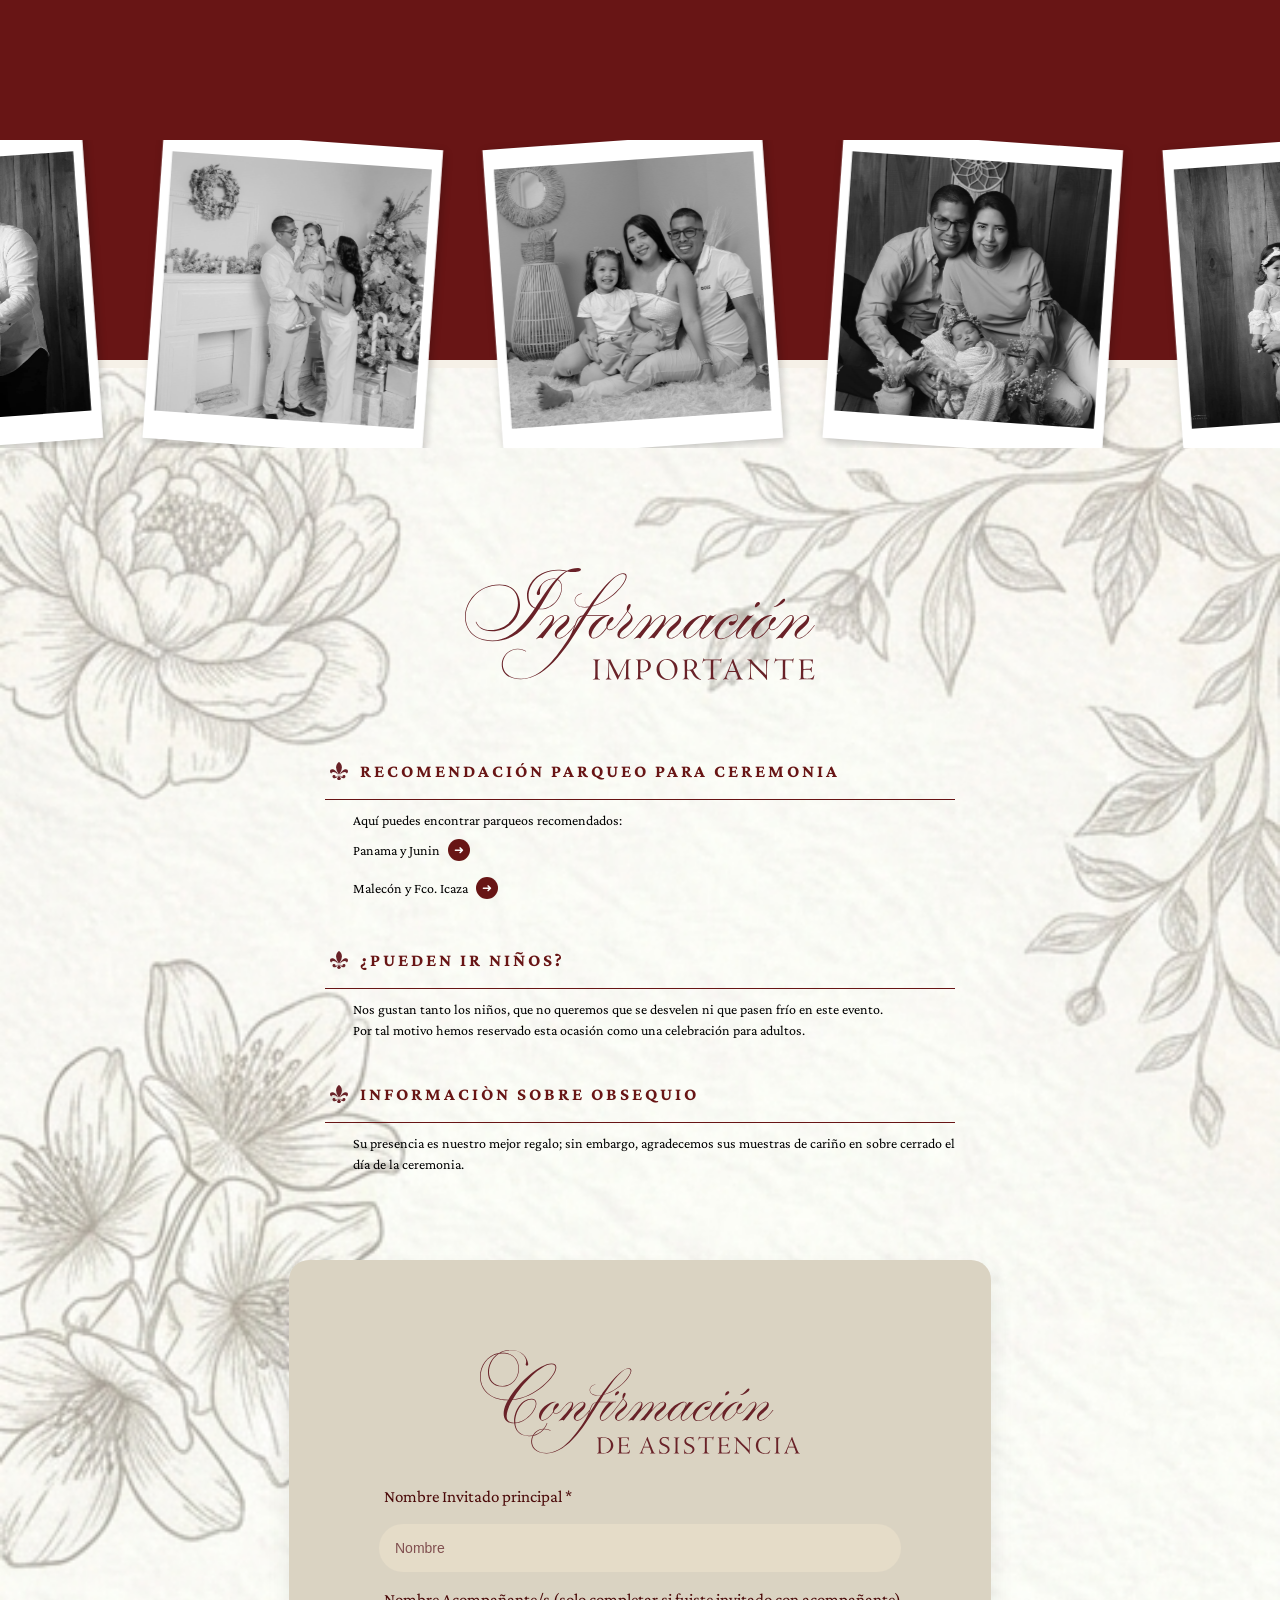
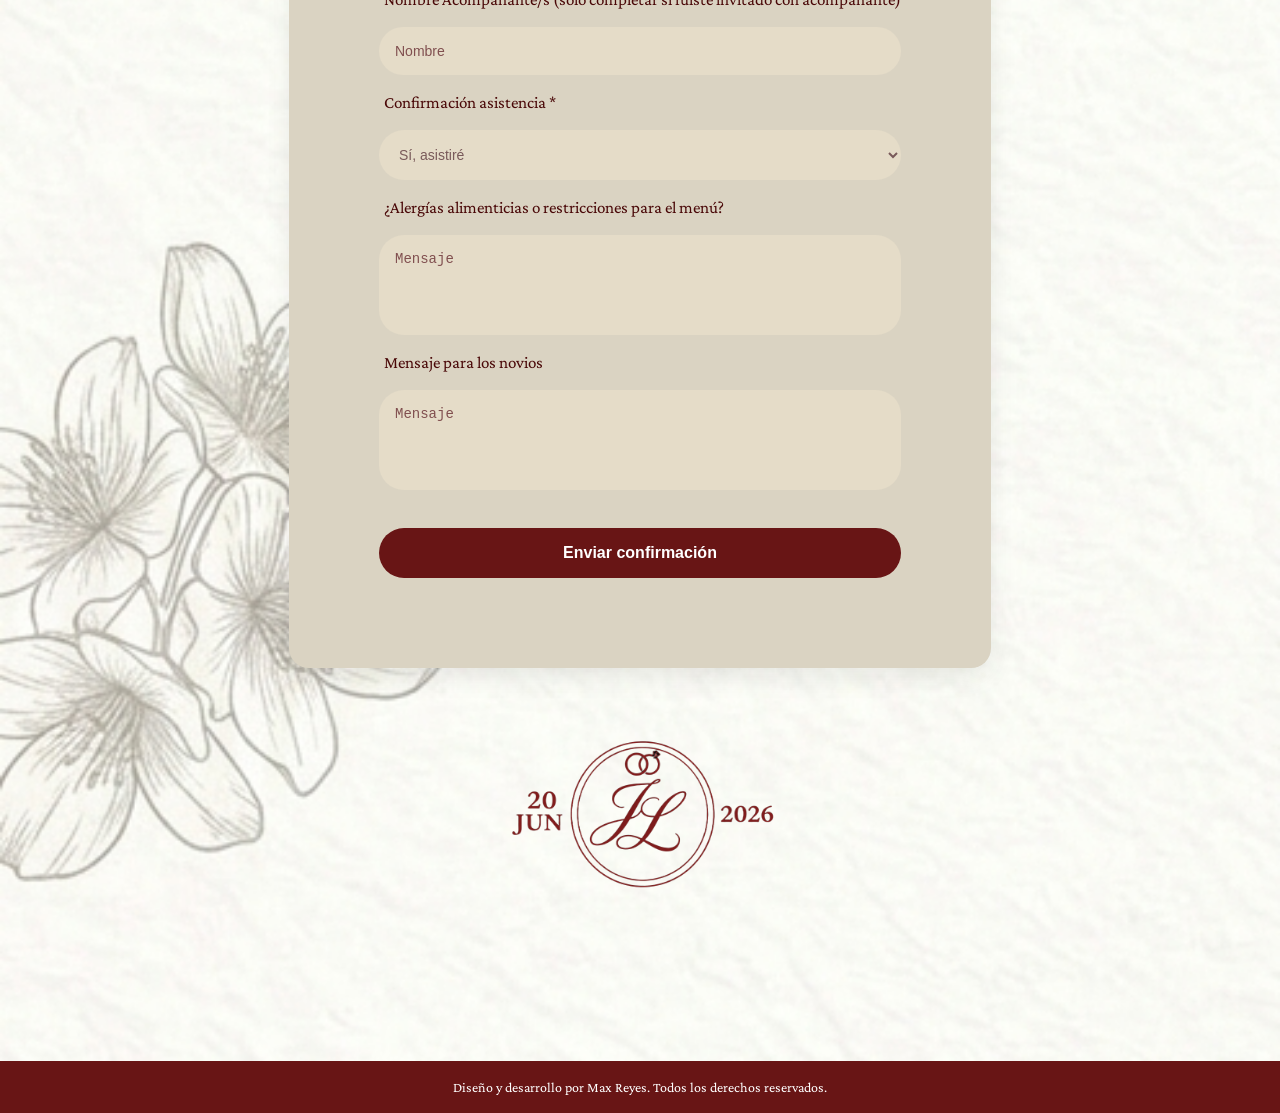
==== commit c29de1ad: "Update Carta.html" ====
--- a/Carta.html
+++ b/Carta.html
@@ -1835,7 +1835,7 @@
                     <h3>DRESS CODE</h3>
 
                     <p>
-                  La vestimenta es formal. Sugerimos optar por tonos elegantes, guiándose por nuestra paleta de colores. Agradecemos reservar el color blanco exclusivamente para la novia.
+                  La vestimenta es formal. Sugerimos optar por tonos elegantes, tomando como referencia nuestra paleta de colores para las mujeres. Agradecemos reservar el color blanco exclusivamente para la novia.
                     </p>
 
                     <a href="https://i.pinimg.com/736x/aa/4e/11/aa4e110768b0a3fc4fef06cc11b37607.jpg" target="_blank" class="boton-card">Guía de colores</a>
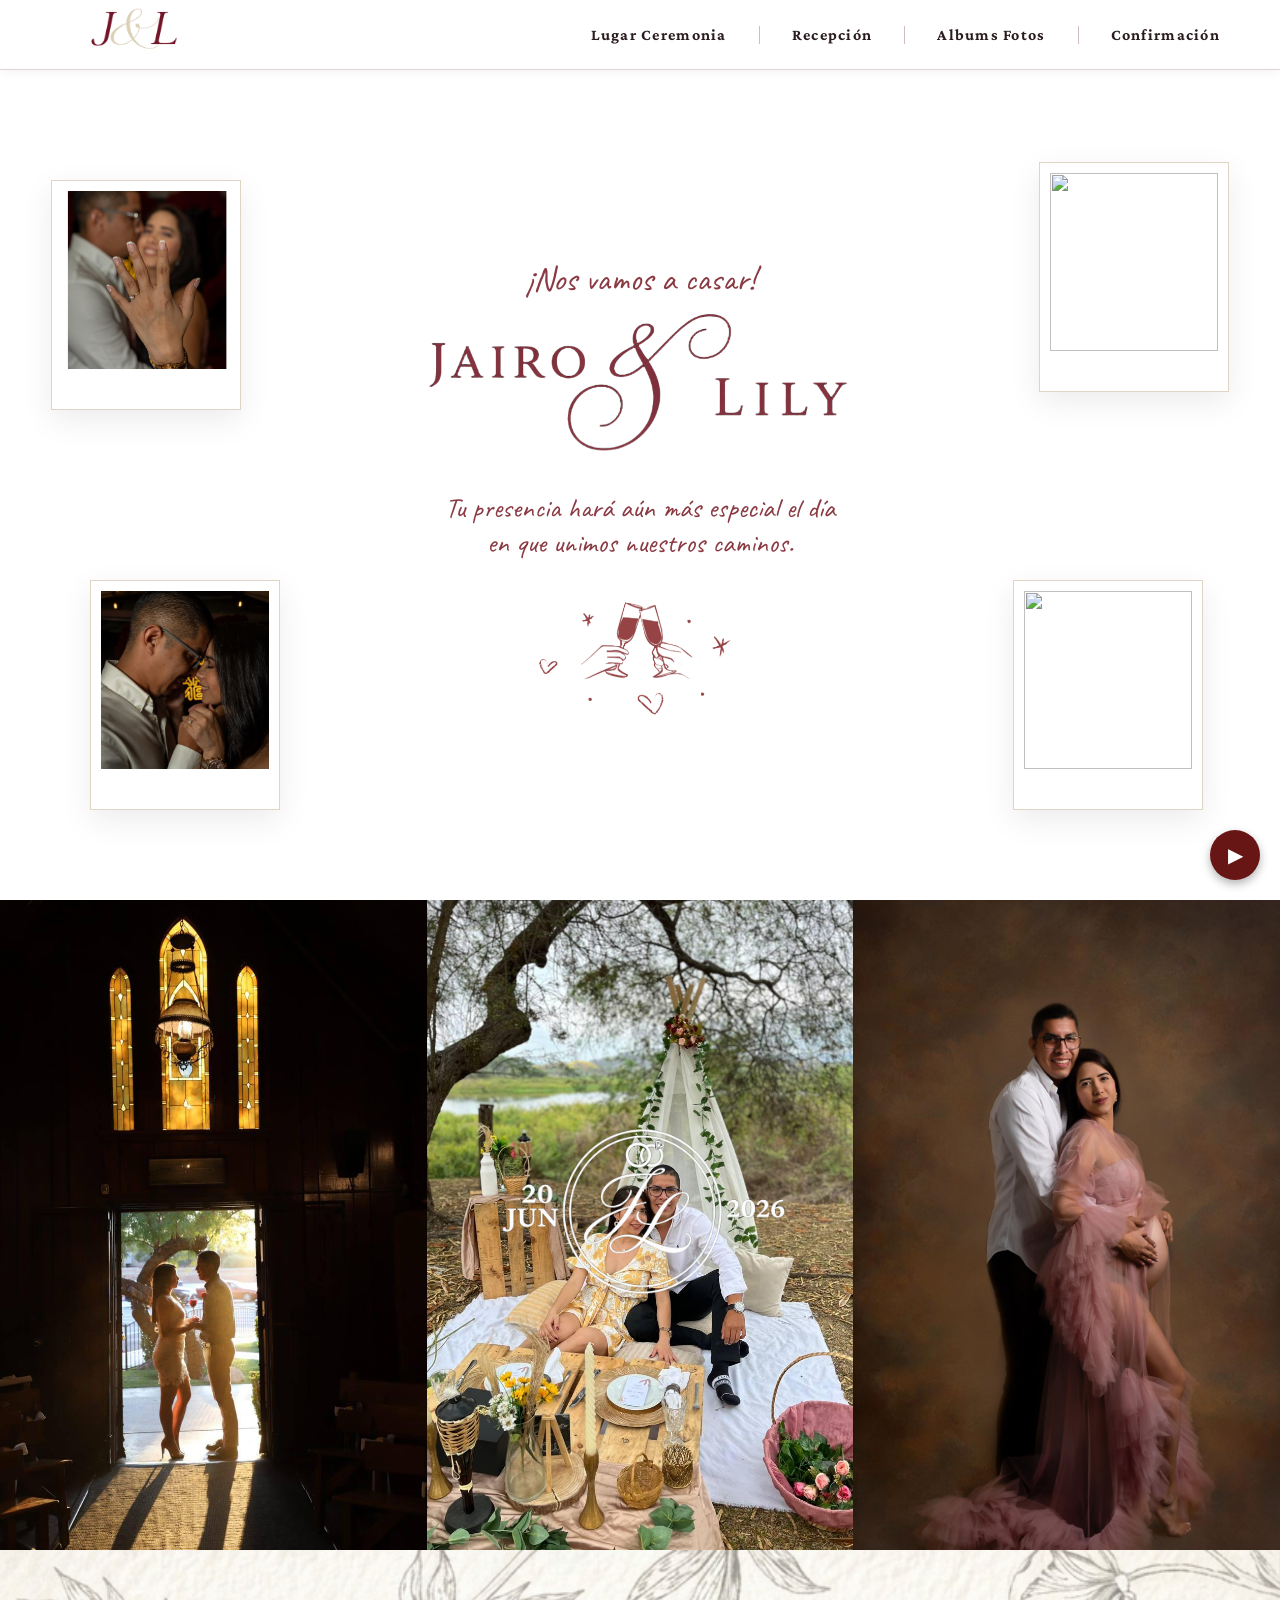
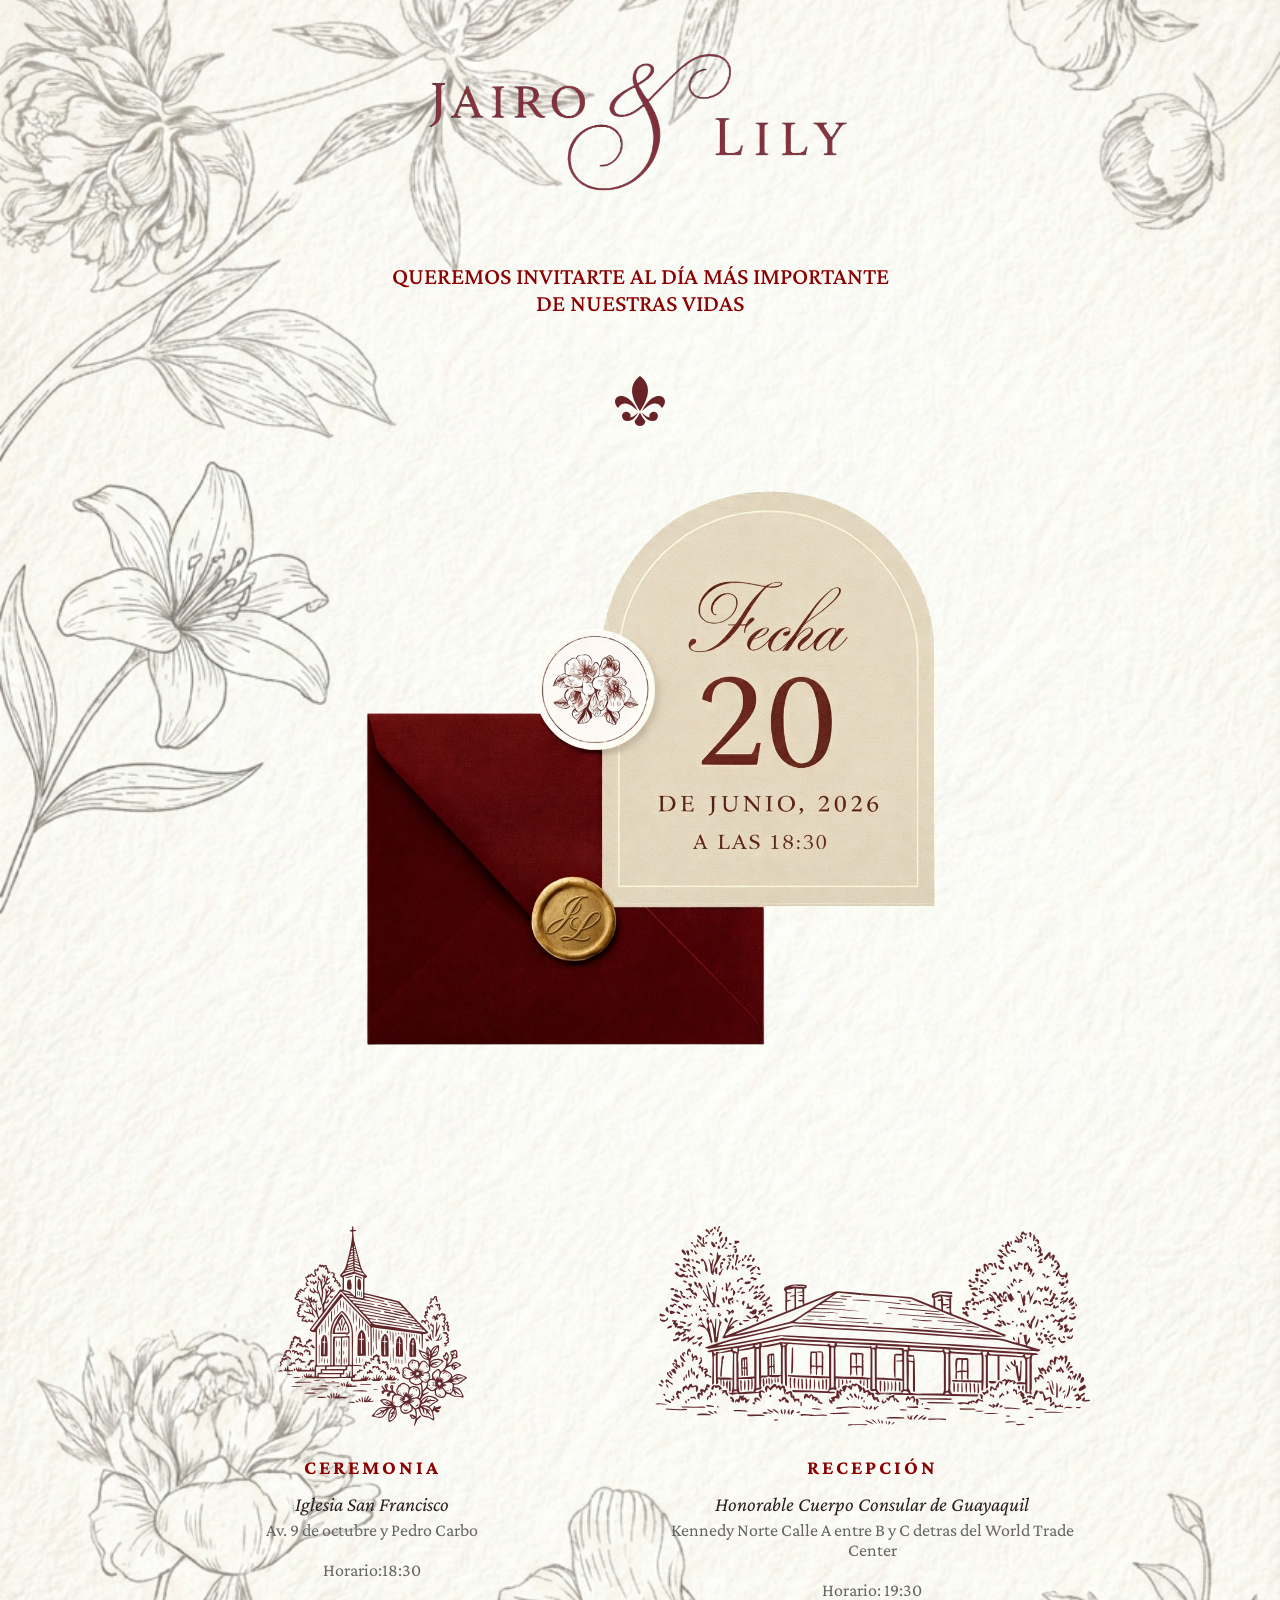
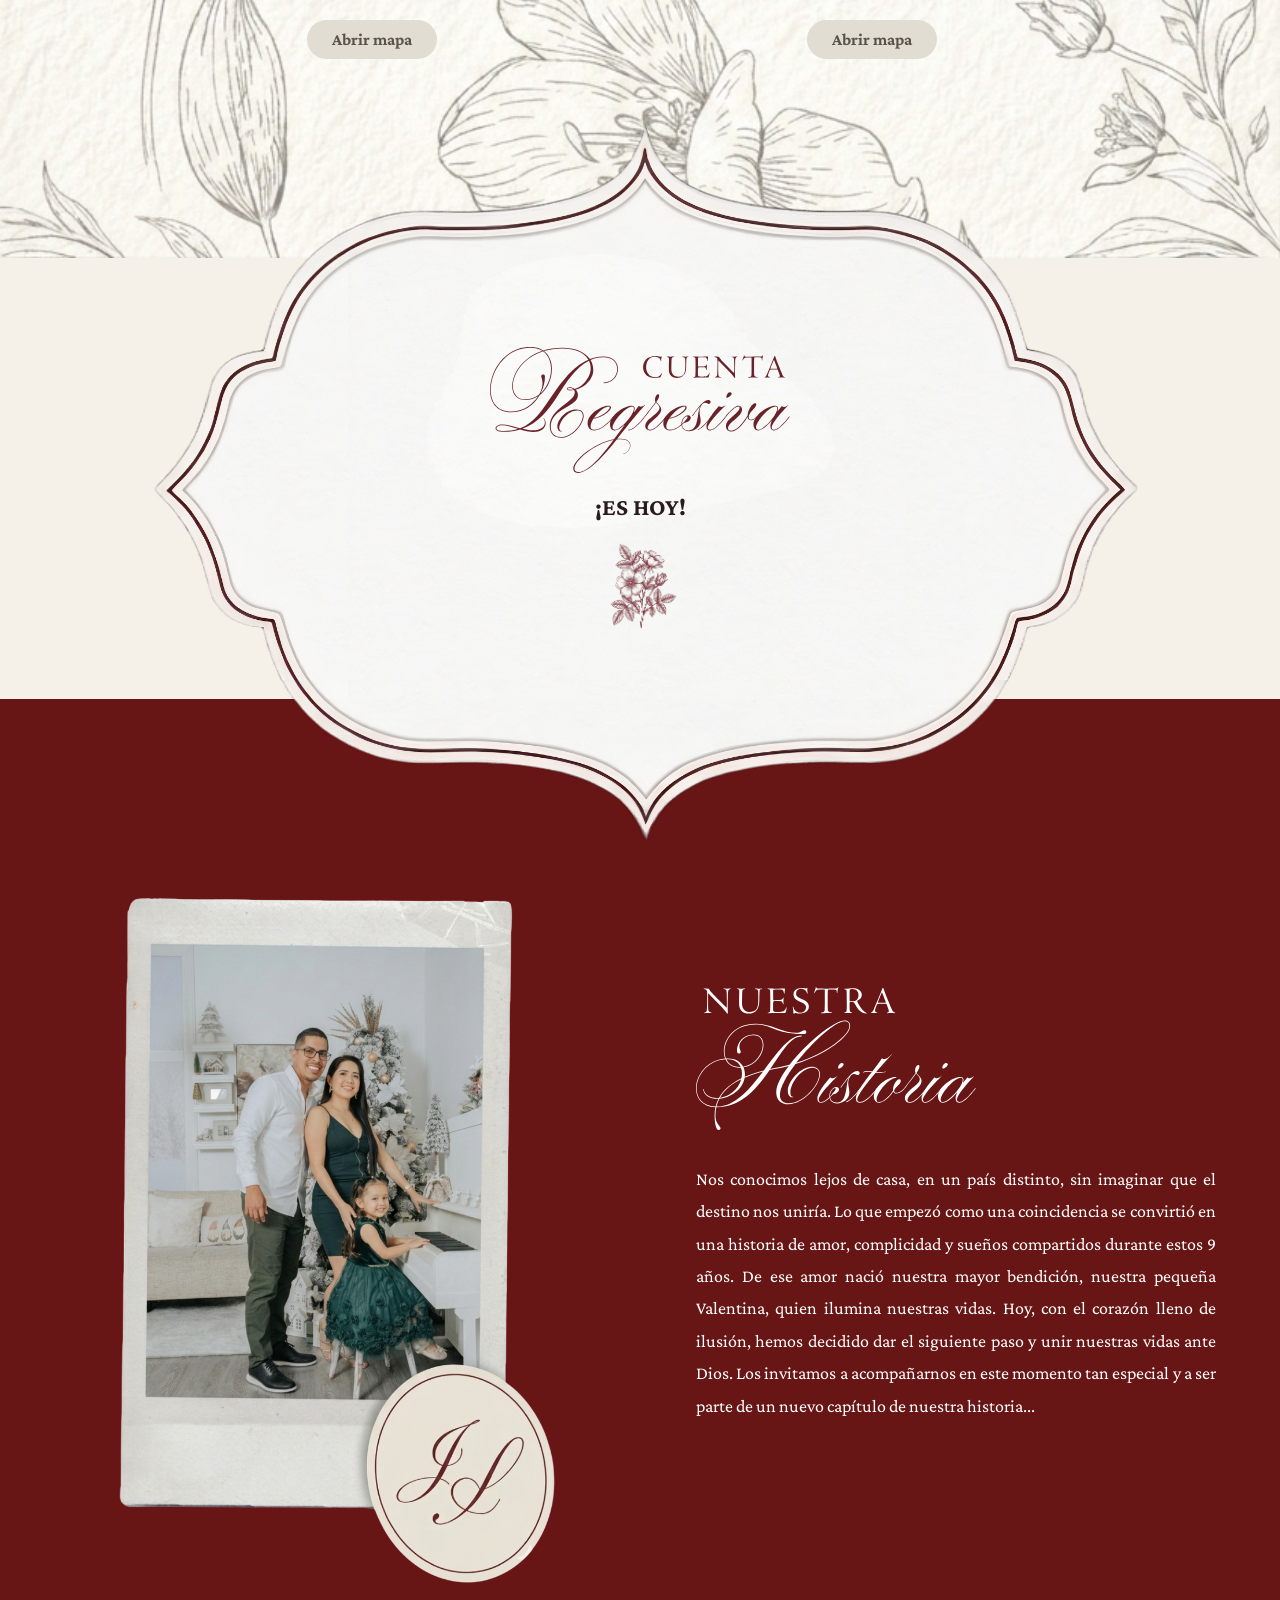
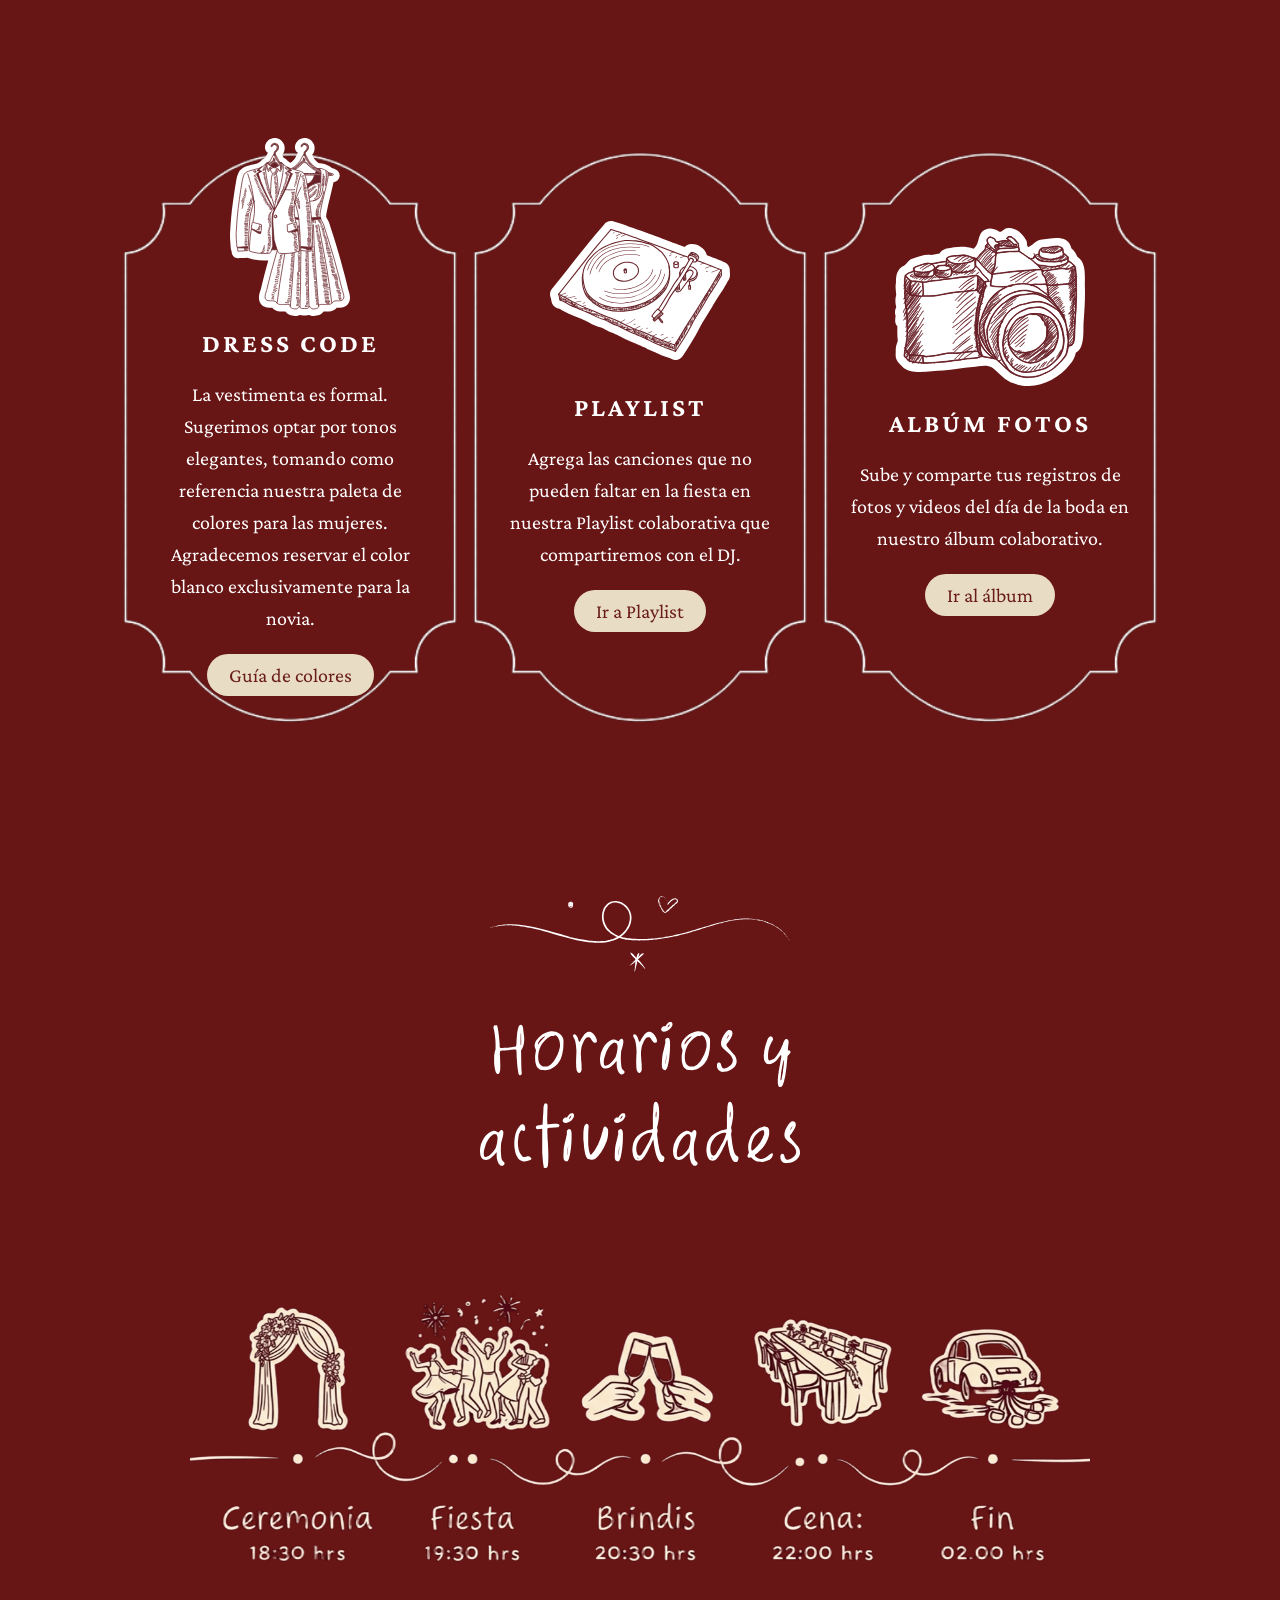
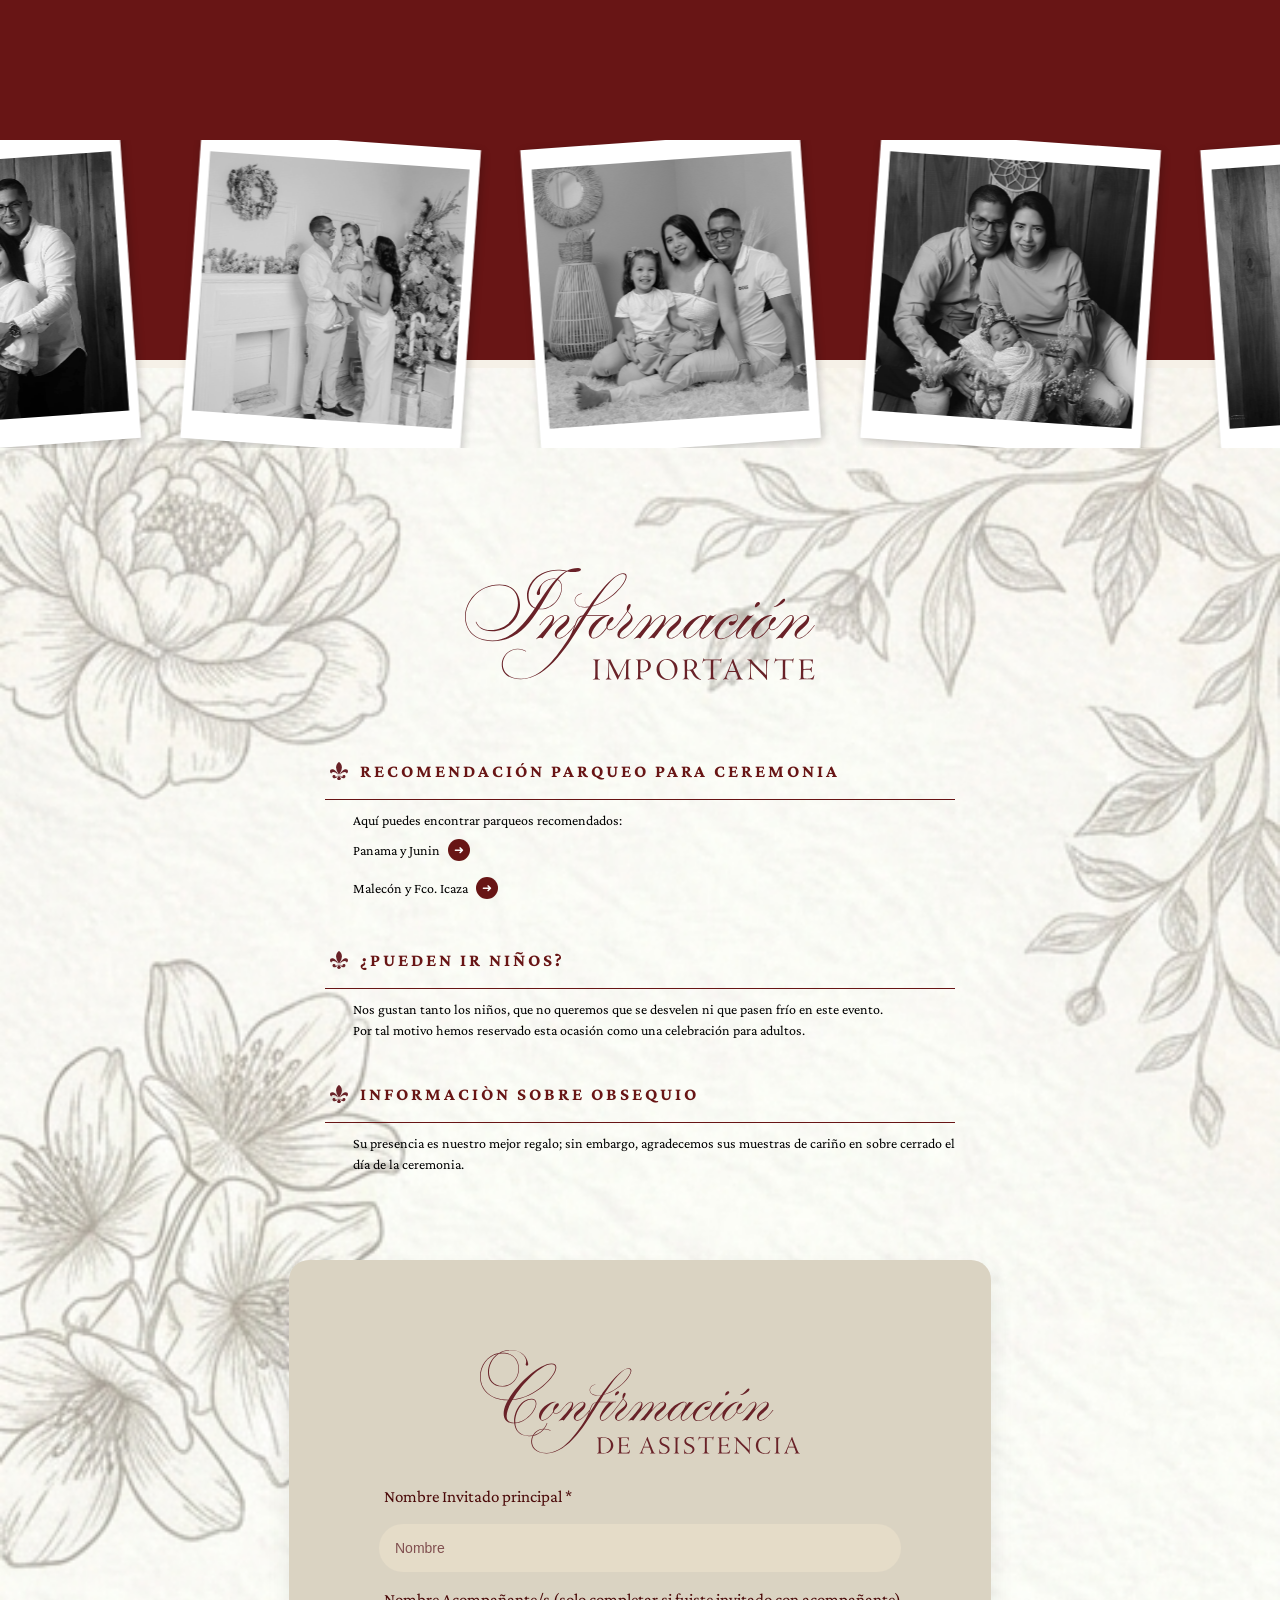
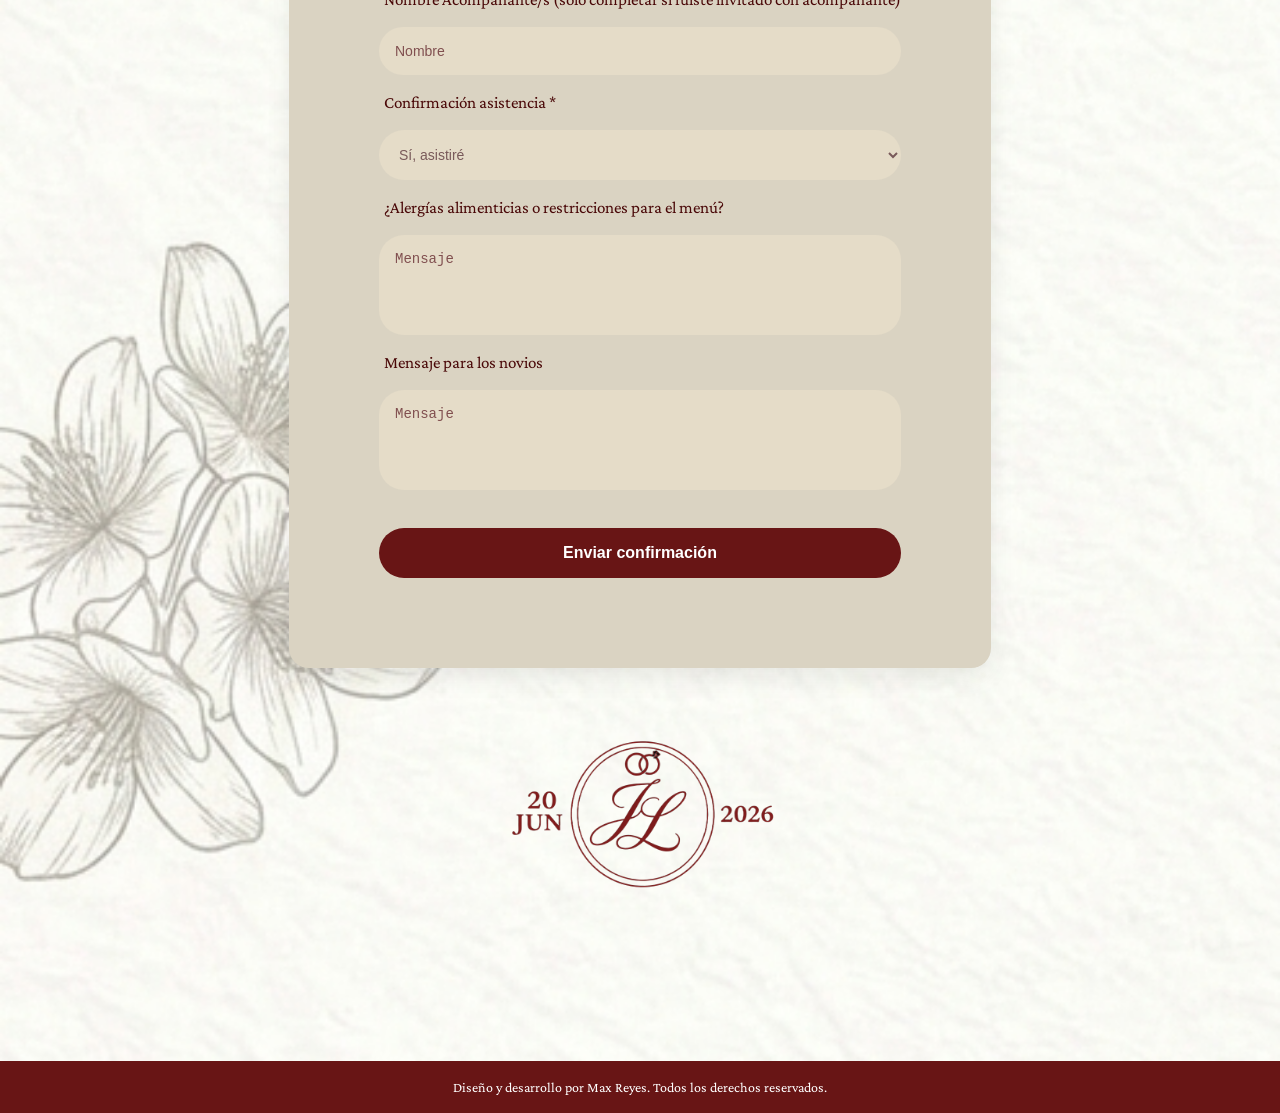
==== commit dfc128d4: "Update Carta.html" ====
--- a/Carta.html
+++ b/Carta.html
@@ -1862,7 +1862,7 @@
                     que compartiremos con el DJ.
                     </p>
 
-                    <a href="https://open.spotify.com/playlist/7a7yaG6ApMZL0KFAgaisWY?si=EKLEoJeSQGiS3mLvAgrwDQ&pt=852ef221ec1466e396fc0d15806a5ba2&pi=q39F1GB_Q8aMa" target="_blank" class="boton-card">Ir a Playlist</a>
+                    <a href="https://open.spotify.com/playlist/7a7yaG6ApMZL0KFAgaisWY?si=QBJvGCmbQW2Xq1HsvQPu9w&pt=8021a6a4ac86ad3a0de71afef533d9be&pi=2gbfub1qQ0qXK" target="_blank" class="boton-card">Ir a Playlist</a>
                 </div>
             </div>
 
